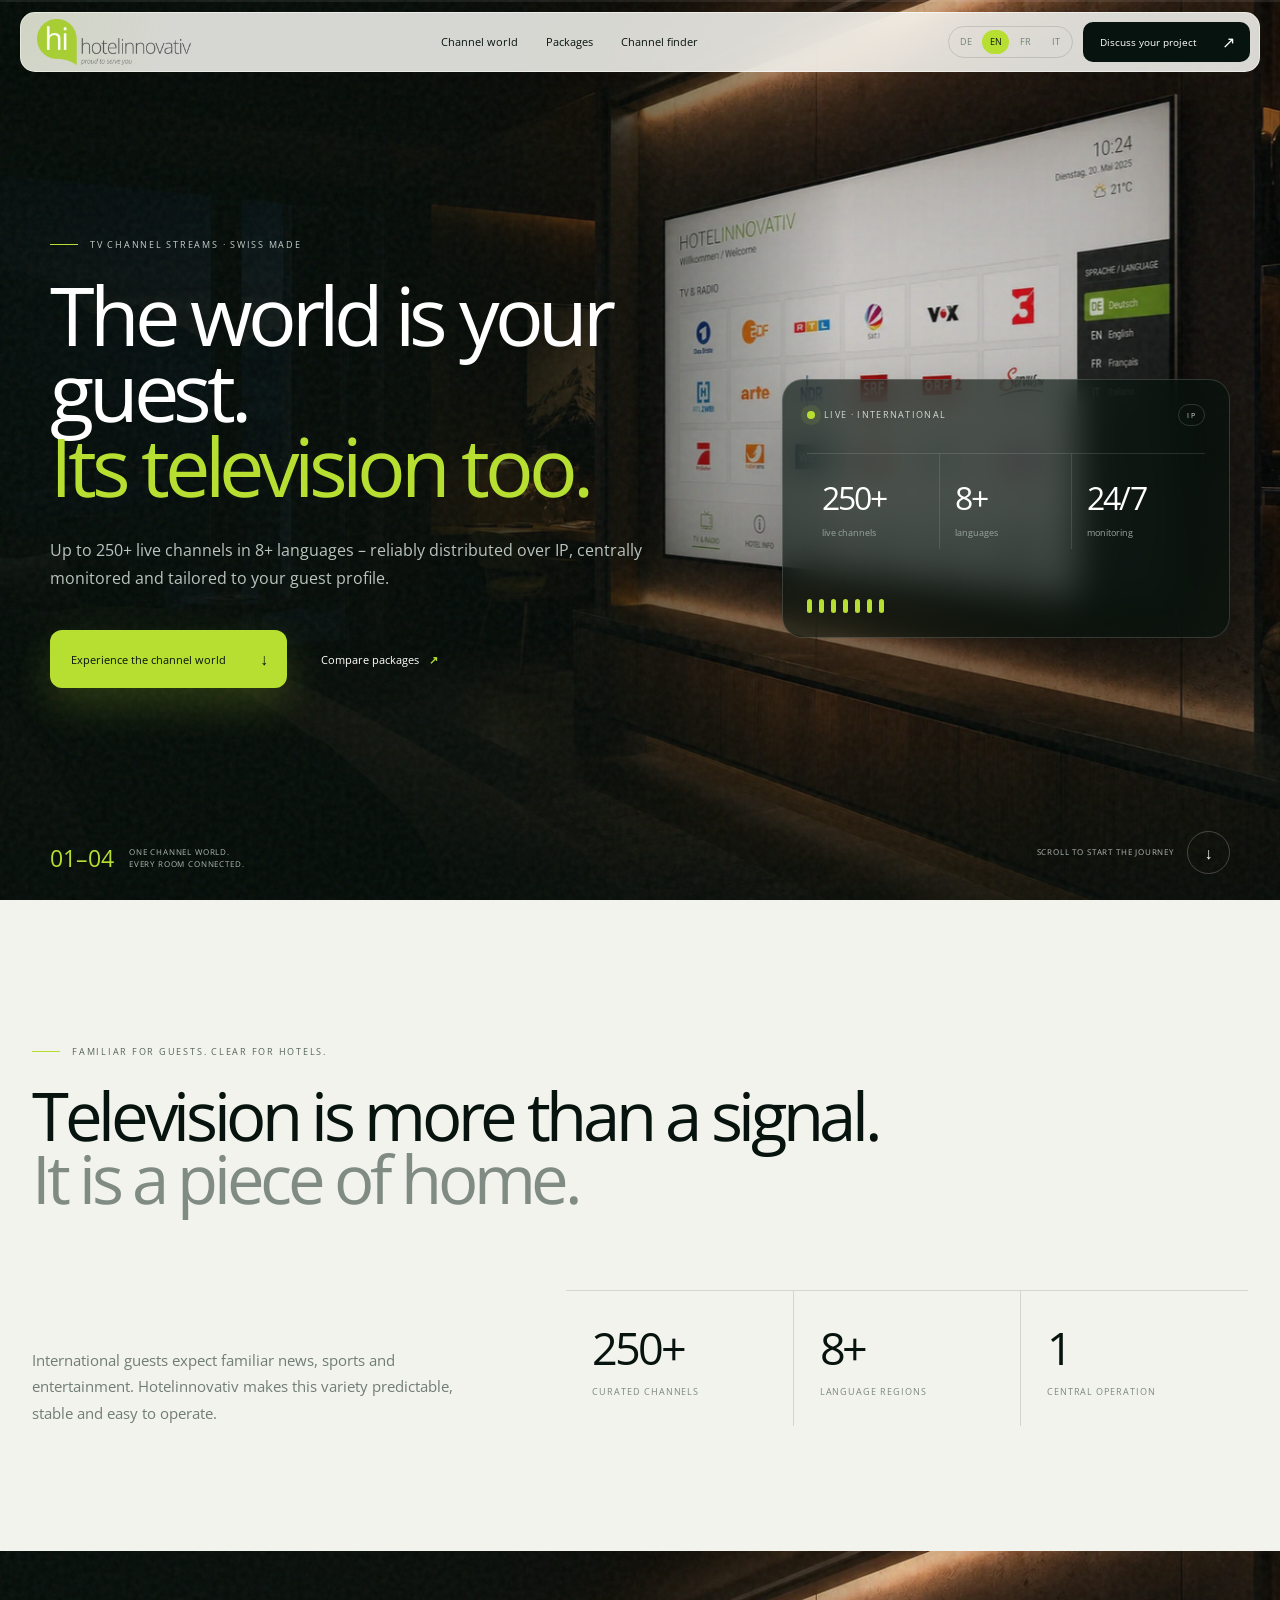
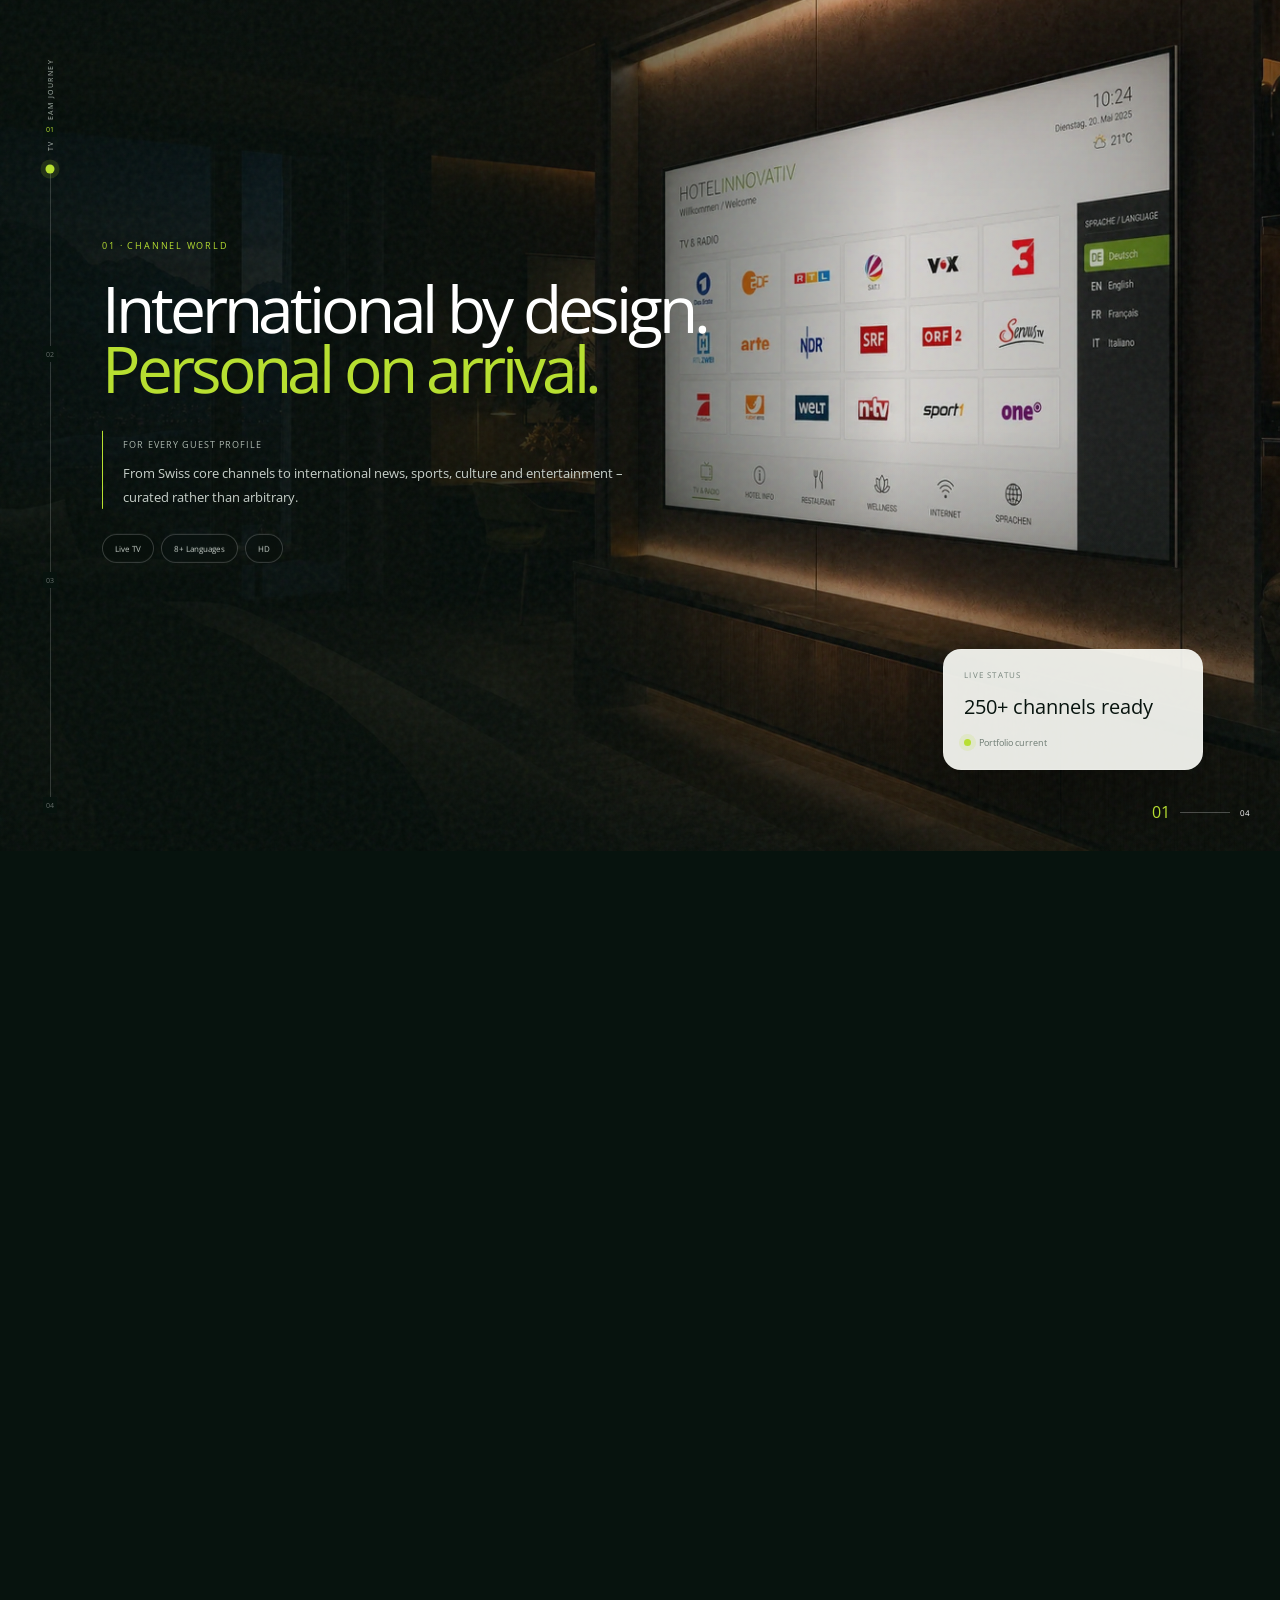
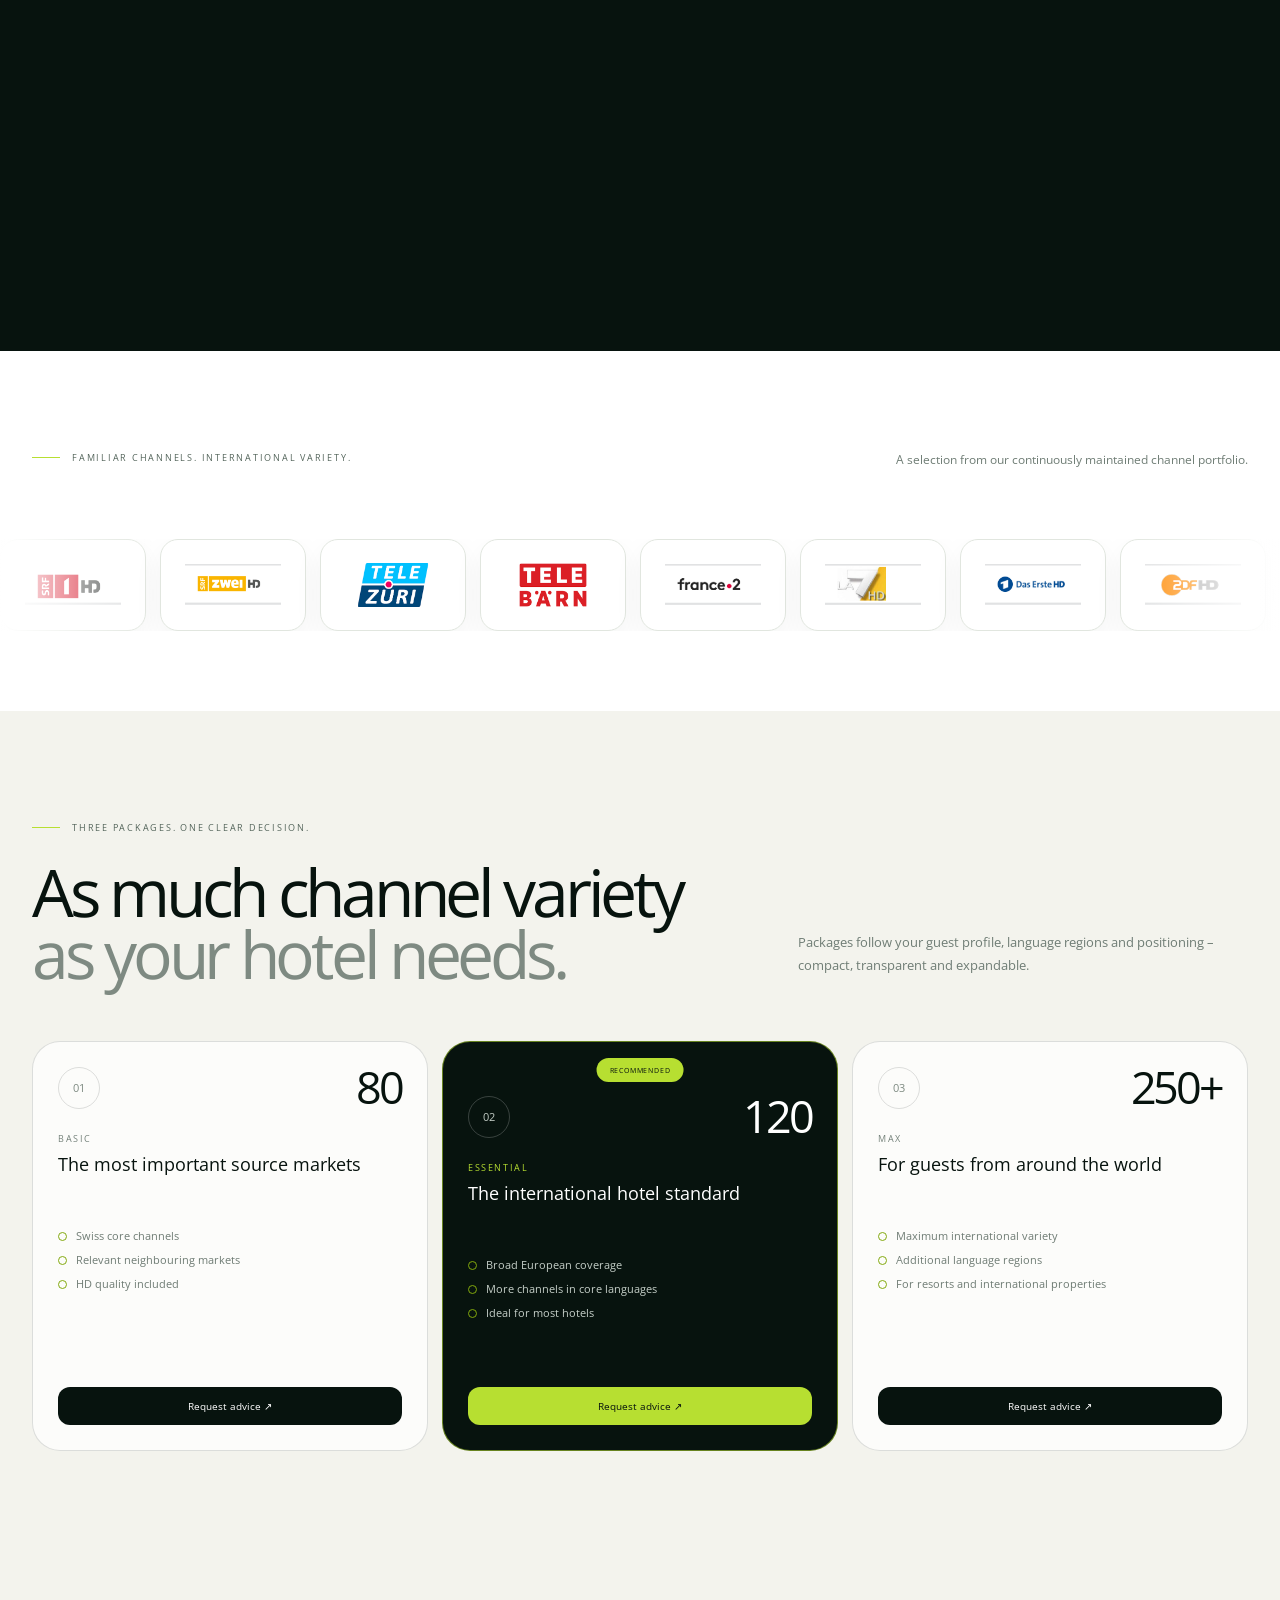
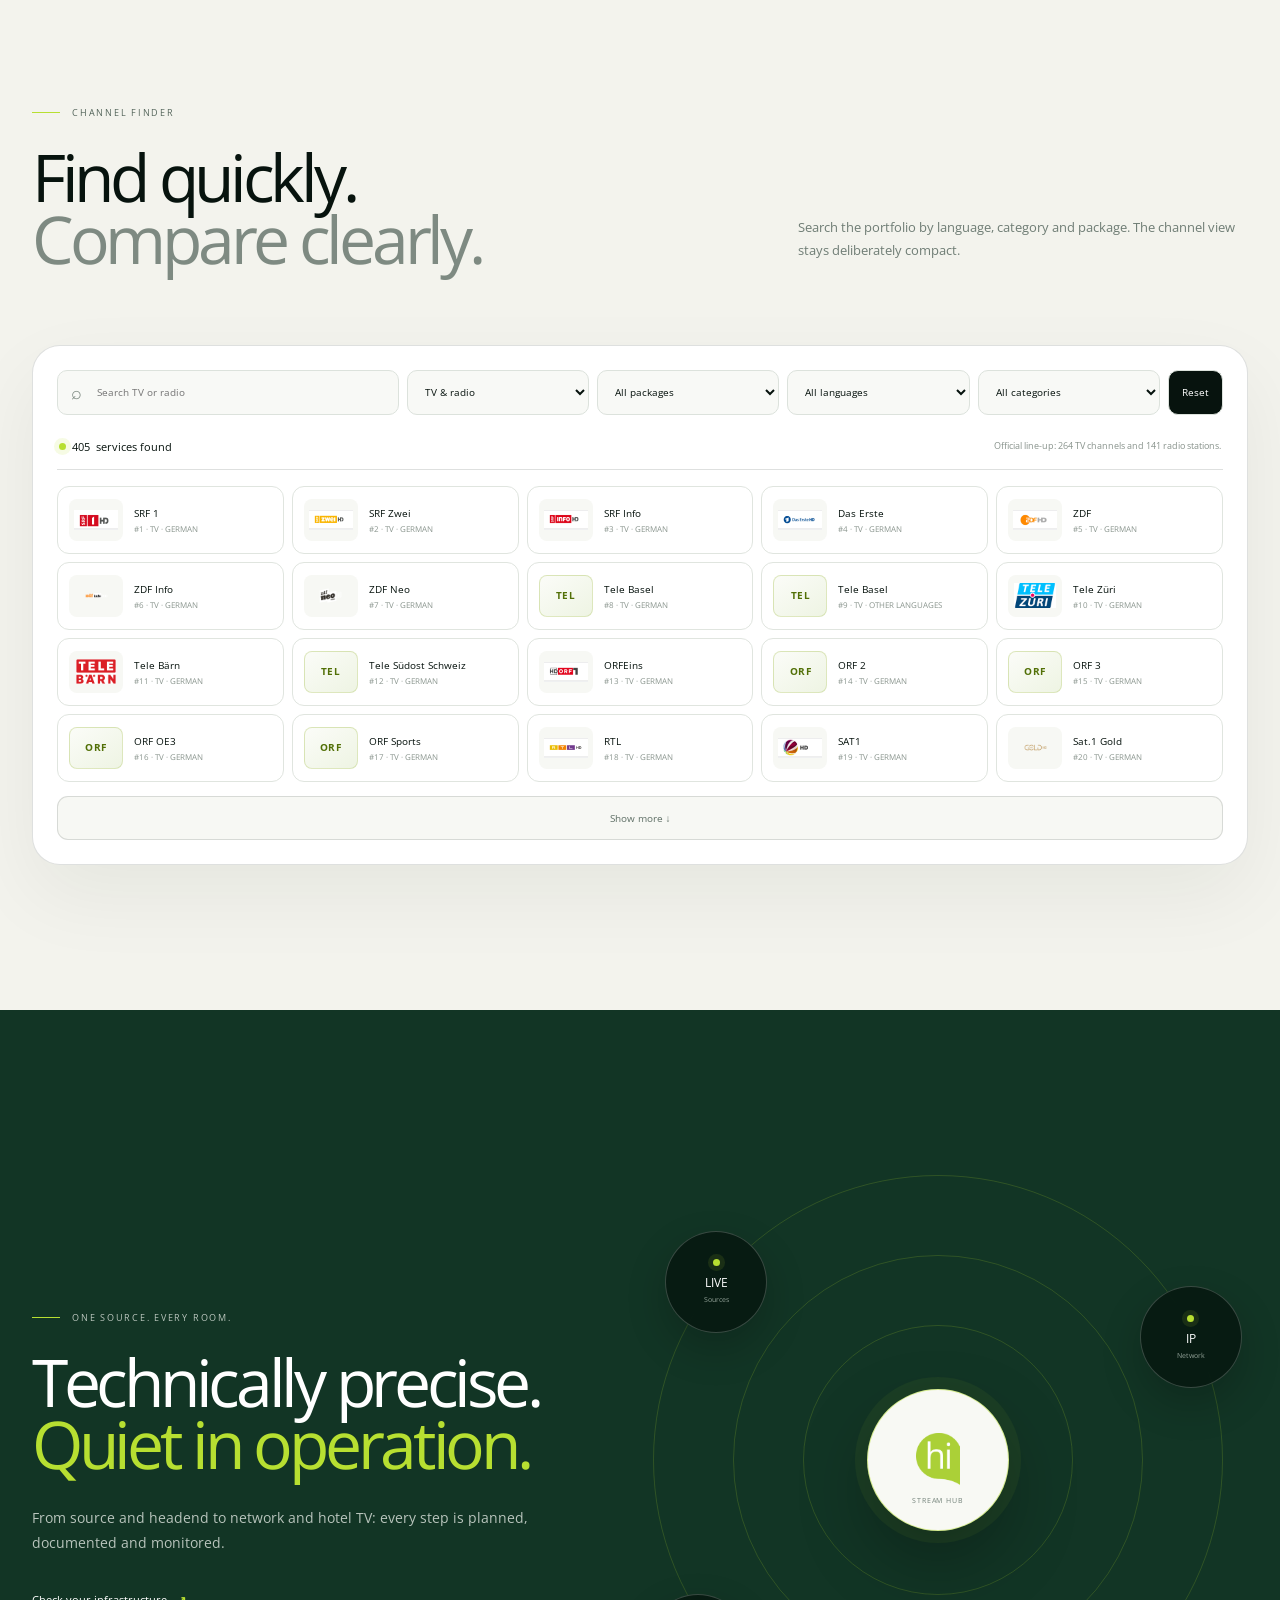
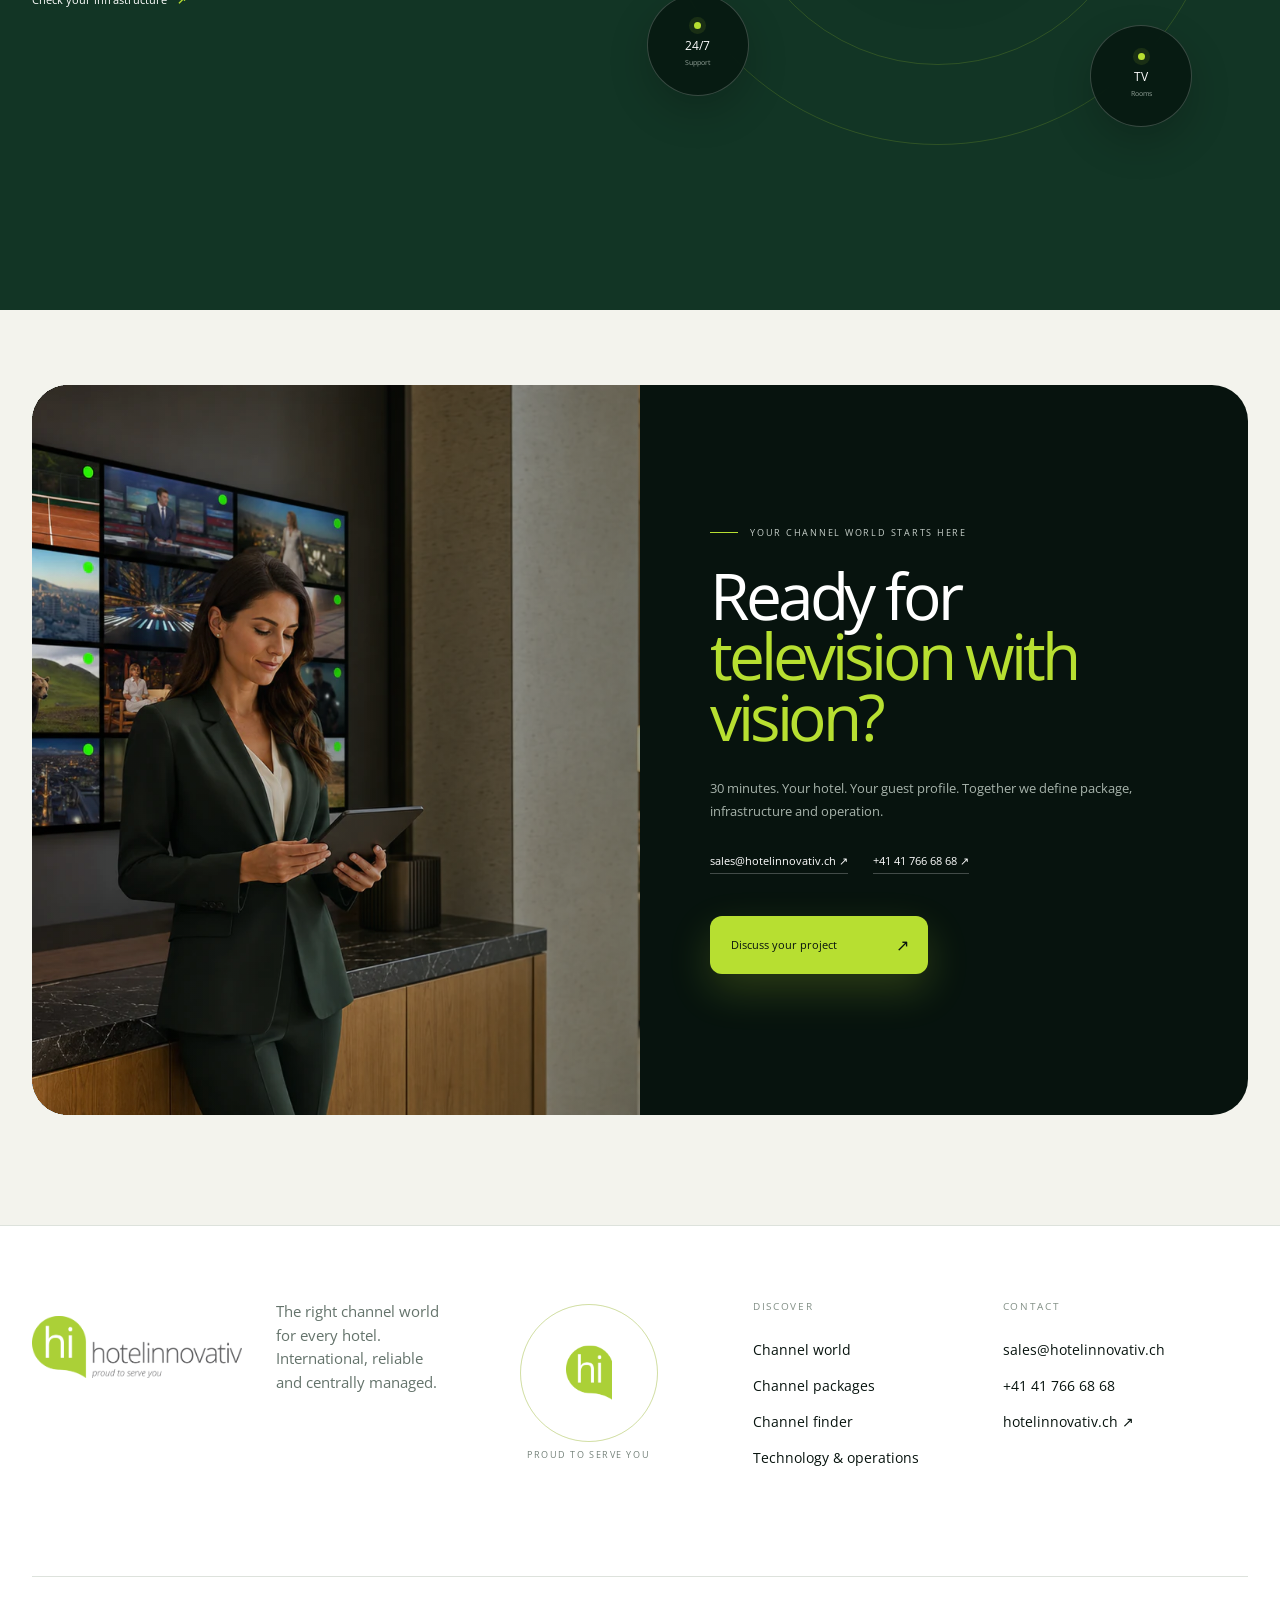
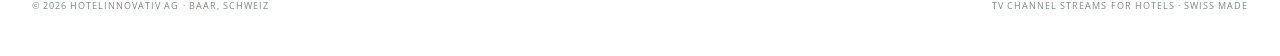
==== en/index.html @ b0c7b0e4 "Remove pricing and expand channel logos" ====
<!doctype html>
<html lang="en">
<head>
  <meta charset="utf-8">
  <meta name="viewport" content="width=device-width,initial-scale=1">
  <meta name="theme-color" content="#07130e">
  <meta name="description" content="250+ international TV channels for hotels – reliably distributed over IP, centrally managed and tailored to your guests.">
  <title>TV Channel Streams for Hotels | Hotelinnovativ</title>
  <link rel="canonical" href="https://hisenderstreams.pages.dev/en/">
  <link rel="alternate" hreflang="de" href="https://hisenderstreams.pages.dev/"><link rel="alternate" hreflang="en" href="https://hisenderstreams.pages.dev/en/"><link rel="alternate" hreflang="fr" href="https://hisenderstreams.pages.dev/fr/"><link rel="alternate" hreflang="it" href="https://hisenderstreams.pages.dev/it/">
  <meta property="og:type" content="website"><meta property="og:title" content="TV Channel Streams for Hotels"><meta property="og:description" content="250+ channels · 8+ languages · reliably delivered over IP."><meta property="og:image" content="https://hisenderstreams.pages.dev/assets/og-streams-premium-2026.jpg"><meta property="og:url" content="https://hisenderstreams.pages.dev/en/">
  <meta name="twitter:card" content="summary_large_image"><meta name="twitter:image" content="https://hisenderstreams.pages.dev/assets/og-streams-premium-2026.jpg">
  <link rel="preconnect" href="https://fonts.googleapis.com">
  <link rel="preconnect" href="https://fonts.gstatic.com" crossorigin>
  <link href="https://fonts.googleapis.com/css2?family=Open+Sans:wght@400&display=swap" rel="stylesheet">
  <link rel="stylesheet" href="/assets/streams-premium.css?v=20260727p2">
</head>
<body>
  <div class="page-progress" aria-hidden="true"><i></i></div>
  <div class="cursor-glow" aria-hidden="true"></div>

  <header class="site-header">
    <a class="brand" href="#top" aria-label="Hotelinnovativ – zum Seitenanfang">
      <img src="/assets/logo-hotelinnovativ-original.png" alt="Hotelinnovativ – proud to serve you">
    </a>
    <nav aria-label="Hauptnavigation">
      <a href="#story" data-i18n="navStory">Senderwelt</a>
      <a href="#packages" data-i18n="navPackages">Pakete</a>
      <a href="#finder" data-i18n="navFinder">Senderfinder</a>
    </nav>
    <div class="header-actions">
      <div class="language-switcher" aria-label="Sprache">
        <a href="/" aria-current="page">DE</a><a href="/en/">EN</a><a href="/fr/">FR</a><a href="/it/">IT</a>
      </div>
      <a class="header-cta magnetic" href="#contact"><span data-i18n="navCta">Projekt besprechen</span><b aria-hidden="true">↗</b></a>
      <button class="menu-toggle" aria-label="Menü öffnen" aria-expanded="false"><span></span><span></span></button>
    </div>
  </header>

  <main id="top">
    <section class="hero">
      <div class="hero-media" aria-hidden="true">
        <img src="/assets/streams-hero-hotel-tv-logos-v2.webp" alt="">
        <div class="hero-wash"></div>
      </div>
      <div class="grain" aria-hidden="true"></div>
      <div class="hero-inner">
        <div class="hero-copy reveal">
          <p class="eyebrow light"><span></span><b data-i18n="heroEyebrow">TV-Senderstreams · Swiss made</b></p>
          <h1 data-i18n-html="heroTitle">Die Welt zu Gast.<br><em>Ihr Fernsehen auch.</em></h1>
          <p class="hero-lead" data-i18n="heroLead">Bis zu 250+ Live-Sender in 8+ Sprachen – zuverlässig über IP verteilt, zentral überwacht und exakt auf Ihre Gästestruktur abgestimmt.</p>
          <div class="hero-actions">
            <a class="button button-lime magnetic" href="#story"><span data-i18n="heroPrimary">Senderwelt erleben</span><b aria-hidden="true">↓</b></a>
            <a class="quiet-link" href="#packages"><span data-i18n="heroSecondary">Pakete vergleichen</span> <b aria-hidden="true">↗</b></a>
          </div>
        </div>
        <div class="hero-signal reveal" data-delay="180" aria-label="Live-TV Leistungsübersicht">
          <div class="signal-head"><i></i><span>LIVE · INTERNATIONAL</span><small>IP</small></div>
          <div class="signal-grid">
            <span><strong>250+</strong><small data-i18n="heroMetric1">Live-Sender</small></span>
            <span><strong>8+</strong><small data-i18n="heroMetric2">Sprachen</small></span>
            <span><strong>24/7</strong><small data-i18n="heroMetric3">Monitoring</small></span>
          </div>
          <div class="signal-wave" aria-hidden="true"><i></i><i></i><i></i><i></i><i></i><i></i><i></i></div>
        </div>
      </div>
      <div class="hero-bottom">
        <div><strong>01–04</strong><span data-i18n-html="heroSignature">Eine Senderwelt.<br>Jedes Zimmer verbunden.</span></div>
        <div class="scroll-hint"><span data-i18n="heroScroll">Scrollen, um die Reise zu starten</span><i></i></div>
      </div>
    </section>

    <section class="manifesto section-shell">
      <p class="eyebrow reveal"><span></span><b data-i18n="manifestEyebrow">Vertraut für Gäste. Klar für Hotels.</b></p>
      <h2 class="reveal" data-i18n-html="manifestTitle">Fernsehen ist mehr als ein Signal.<br><em>Es ist ein Stück Zuhause.</em></h2>
      <div class="manifesto-layout">
        <p class="reveal" data-i18n="manifestLead">Internationale Gäste erwarten ihre vertrauten Nachrichten, Sport- und Unterhaltungssender. Hotelinnovativ macht diese Vielfalt planbar, stabil und einfach betreibbar.</p>
        <div class="manifesto-stats reveal">
          <span><strong>250+</strong><small data-i18n="metricChannels">kuratierte Sender</small></span>
          <span><strong>8+</strong><small data-i18n="metricLanguages">Sprachräume</small></span>
          <span><strong>1</strong><small data-i18n="metricOperation">zentraler Betrieb</small></span>
        </div>
      </div>
    </section>

    <section id="story" class="story-scroll" aria-label="Vier Kapitel der TV-Stream-Lösung">
      <div class="story-stage">
        <div class="story-backgrounds" aria-hidden="true">
          <figure class="story-bg active"><img src="/assets/streams-hero-hotel-tv-logos-v2.webp" alt=""></figure>
          <figure class="story-bg"><img src="/assets/streams-guest-live-tv-2026.webp" alt=""></figure>
          <figure class="story-bg"><img src="/assets/streams-ip-operations-2026.webp" alt=""></figure>
          <figure class="story-bg"><img src="/assets/streams-central-management-2026.webp" alt=""></figure>
          <div class="story-wash"></div><div class="grain"></div>
        </div>
        <div class="story-rail" aria-hidden="true">
          <small data-i18n="storyLabel">TV STREAM JOURNEY</small>
          <div class="rail-track"><i></i><b></b></div>
          <div class="rail-stops"><span class="active">01</span><span>02</span><span>03</span><span>04</span></div>
        </div>
        <div class="story-copy-wrap">
          <article class="story-copy active">
            <p data-i18n="chapter1Eyebrow">01 · SENDERWELT</p>
            <h2 data-i18n-html="chapter1Title">International gedacht.<br><em>Persönlich empfangen.</em></h2>
            <div class="story-body"><span data-i18n="chapter1Label">Für jede Gästestruktur</span><p data-i18n="chapter1Body">Von Schweizer Kernsendern bis zu internationalen Nachrichten, Sport, Kultur und Entertainment – kuratiert statt beliebig.</p></div>
            <div class="story-pills"><span>Live TV</span><span>8+ Languages</span><span>HD</span></div>
          </article>
          <article class="story-copy">
            <p data-i18n="chapter2Eyebrow">02 · GÄSTEERLEBNIS</p>
            <h2 data-i18n-html="chapter2Title">Der vertraute Sender.<br><em>Fern von Zuhause.</em></h2>
            <div class="story-body"><span data-i18n="chapter2Label">Relevanz im Zimmer</span><p data-i18n="chapter2Body">Gäste finden schneller, was sie kennen. Klare Senderlisten und passende Sprachwelten machen den Hotel-TV intuitiv.</p></div>
            <div class="story-pills"><span>News</span><span>Sport</span><span>Entertainment</span></div>
          </article>
          <article class="story-copy">
            <p data-i18n="chapter3Eyebrow">03 · IP-DISTRIBUTION</p>
            <h2 data-i18n-html="chapter3Title">Ein Signal.<br><em>Jedes Zimmer.</em></h2>
            <div class="story-body"><span data-i18n="chapter3Label">Stabil bis zum TV</span><p data-i18n="chapter3Body">Streams werden zentral aufbereitet, überwacht und über die vorhandene Netzwerkinfrastruktur sicher an die Zimmer verteilt.</p></div>
            <div class="story-pills"><span>Multicast</span><span>Monitoring</span><span>Redundancy</span></div>
          </article>
          <article class="story-copy">
            <p data-i18n="chapter4Eyebrow">04 · BETRIEB</p>
            <h2 data-i18n-html="chapter4Title">Zentral im Blick.<br><em>Lokal betreut.</em></h2>
            <div class="story-body"><span data-i18n="chapter4Label">Schweizer Support</span><p data-i18n="chapter4Body">Senderstatus, Paketänderungen und Störungen bleiben transparent. Hotelinnovativ begleitet Planung, Umsetzung und laufenden Betrieb.</p></div>
            <div class="story-pills"><span>24/7</span><span>Swiss Support</span><span>SLA</span></div>
          </article>
        </div>
        <div class="story-status">
          <small data-i18n="storyStatus">LIVE STATUS</small>
          <strong data-i18n="storyStatusValue">250+ Sender bereit</strong>
          <span><i></i><b data-i18n="storyStatusSub">Signal stabil</b></span>
        </div>
        <div class="story-counter"><span>01</span><i></i><b>04</b></div>
        <div class="story-markers" aria-hidden="true"><span></span><span></span><span></span><span></span></div>
      </div>
    </section>

    <section class="logo-world" aria-label="Auswahl verfügbarer TV-Sender">
      <div class="section-shell logo-world-head reveal">
        <p class="eyebrow"><span></span><b data-i18n="logosEyebrow">Vertraute Sender. Internationale Vielfalt.</b></p>
        <p data-i18n="logosLead">Eine Auswahl aus unserem laufend gepflegten Senderportfolio.</p>
      </div>
      <div class="channel-marquee" aria-hidden="true"><div class="channel-marquee-track"></div></div>
    </section>

    <section id="packages" class="packages section-shell">
      <div class="section-heading">
        <div><p class="eyebrow reveal"><span></span><b data-i18n="packagesEyebrow">Drei Pakete. Eine klare Entscheidung.</b></p><h2 class="reveal" data-i18n-html="packagesTitle">So viel Senderwelt,<br><em>wie Ihr Hotel braucht.</em></h2></div>
        <p class="reveal" data-i18n="packagesLead">Die Pakete orientieren sich an Gästestruktur, Sprachräumen und Positionierung – kompakt, transparent und jederzeit erweiterbar.</p>
      </div>
      <div class="package-grid">
        <article class="package-card reveal" data-package="basic" data-channels="80">
          <div class="package-top"><span>01</span><strong>80</strong></div>
          <p class="package-name">Basic</p>
          <h3 data-i18n="basicTitle">Die wichtigsten Herkunftsmärkte</h3>
          <ul><li data-i18n="basicF1">Schweizer Kernsender</li><li data-i18n="basicF2">Relevante Nachbarländer</li><li data-i18n="basicF3">HD-Qualität inklusive</li></ul>
          <a href="#contact" data-i18n="packageCta">Beratung anfragen ↗</a>
        </article>
        <article class="package-card featured reveal" data-delay="100" data-package="essential" data-channels="120">
          <div class="recommended" data-i18n="recommended">Empfohlene Wahl</div>
          <div class="package-top"><span>02</span><strong>120</strong></div>
          <p class="package-name">Essential</p>
          <h3 data-i18n="essentialTitle">Der internationale Hotelstandard</h3>
          <ul><li data-i18n="essentialF1">Breite europäische Abdeckung</li><li data-i18n="essentialF2">Mehr Sender in Kernsprachen</li><li data-i18n="essentialF3">Für die meisten Hotels ideal</li></ul>
          <a href="#contact" data-i18n="packageCta">Beratung anfragen ↗</a>
        </article>
        <article class="package-card reveal" data-delay="200" data-package="max" data-channels="250+">
          <div class="package-top"><span>03</span><strong>250+</strong></div>
          <p class="package-name">Max</p>
          <h3 data-i18n="maxTitle">Für Gäste aus aller Welt</h3>
          <ul><li data-i18n="maxF1">Maximale internationale Vielfalt</li><li data-i18n="maxF2">Zusätzliche Sprachräume</li><li data-i18n="maxF3">Für Resorts und internationale Häuser</li></ul>
          <a href="#contact" data-i18n="packageCta">Beratung anfragen ↗</a>
        </article>
      </div>
    </section>

    <section id="finder" class="finder section-shell">
      <div class="section-heading">
        <div><p class="eyebrow reveal"><span></span><b data-i18n="finderEyebrow">Senderfinder</b></p><h2 class="reveal" data-i18n-html="finderTitle">Schnell finden.<br><em>Klar vergleichen.</em></h2></div>
        <p class="reveal" data-i18n="finderLead">Durchsuchen Sie das Portfolio nach Sprache, Kategorie und Paket. Die Senderdarstellung bleibt bewusst kompakt.</p>
      </div>
      <div class="finder-panel reveal">
        <div class="finder-filters">
          <label class="search-field"><span aria-hidden="true">⌕</span><input id="channelSearch" type="search" placeholder="Sender suchen" data-i18n-placeholder="searchPlaceholder"></label>
          <select id="typeFilter" aria-label="Media type"><option value="" data-i18n="typeAll">TV & radio</option><option value="tv" data-i18n="typeTV">TV channels</option><option value="radio" data-i18n="typeRadio">Radio stations</option></select>
          <select id="packageFilter" aria-label="Paket"><option value="" data-i18n="packageAll">Alle Pakete</option><option value="basic">Basic</option><option value="essential">Essential</option><option value="max">Max</option></select>
          <select id="languageFilter" aria-label="Sprache"><option value="" data-i18n="langAll">Alle Sprachen</option></select>
          <select id="categoryFilter" aria-label="Kategorie"><option value="" data-i18n="categoryAll">Alle Kategorien</option></select>
          <button id="resetFilters" type="button" data-i18n="reset">Zurücksetzen</button>
        </div>
        <div class="finder-summary"><span><i></i><b id="resultCount">0</b> <span id="resultLabel">services found</span></span><small data-i18n="finderHint">Official line-up: 264 TV channels and 141 radio stations.</small></div>
        <div id="channelGrid" class="channel-grid"></div>
        <button id="showMore" class="show-more" type="button" data-i18n="showMore">Weitere Sender anzeigen ↓</button>
      </div>
    </section>

    <section id="platform" class="platform-section">
      <div class="section-shell platform-grid">
        <div class="platform-copy reveal">
          <p class="eyebrow"><span></span><b data-i18n="platformEyebrow">Eine Quelle. Jedes Zimmer.</b></p>
          <h2 data-i18n-html="platformTitle">Technisch präzise.<br><em>Im Betrieb angenehm ruhig.</em></h2>
          <p data-i18n="platformLead">Von der Senderzuführung über Headend und Netzwerk bis zum Hotel-TV: Jeder Schritt wird geplant, dokumentiert und überwacht.</p>
          <a class="quiet-link" href="#contact"><span data-i18n="platformCta">Infrastruktur prüfen lassen</span> <b>↗</b></a>
        </div>
        <div class="network-map reveal" aria-label="IP-Verteilung im Hotel">
          <div class="network-core"><span class="hi-crop"><img src="/assets/logo-hotelinnovativ-original.png" alt=""></span><small>STREAM HUB</small></div>
          <span class="node n1"><i></i><b>LIVE</b><small>Sources</small></span>
          <span class="node n2"><i></i><b>IP</b><small>Network</small></span>
          <span class="node n3"><i></i><b>TV</b><small>Rooms</small></span>
          <span class="node n4"><i></i><b>24/7</b><small>Support</small></span>
          <div class="network-ring r1"></div><div class="network-ring r2"></div><div class="network-ring r3"></div>
        </div>
      </div>
    </section>

    <section id="contact" class="contact section-shell">
      <div class="contact-panel">
        <div class="contact-media"><img src="/assets/streams-central-management-2026.webp" alt="Zentraler Betrieb der Hotel-TV-Senderstreams"><div></div></div>
        <div class="contact-content">
          <p class="eyebrow light reveal"><span></span><b data-i18n="contactEyebrow">Ihre Senderwelt beginnt hier</b></p>
          <h2 class="reveal" data-i18n-html="contactTitle">Bereit für<br><em>Fernsehen mit Weitblick?</em></h2>
          <p class="reveal" data-i18n="contactLead">30 Minuten. Ihr Hotel. Ihre Gästestruktur. Gemeinsam definieren wir Paket, Infrastruktur und Betrieb.</p>
          <div class="contact-links reveal"><a href="mailto:sales@hotelinnovativ.ch">sales@hotelinnovativ.ch ↗</a><a href="tel:+41417666868">+41 41 766 68 68 ↗</a></div>
          <a class="button button-lime magnetic reveal" href="mailto:sales@hotelinnovativ.ch?subject=TV-Senderstreams%20für%20mein%20Hotel"><span data-i18n="contactCta">Projekt besprechen</span><b>↗</b></a>
        </div>
      </div>
    </section>
  </main>

  <footer class="hi-site-footer">
    <div class="hi-footer-grid">
      <div class="hi-footer-intro">
        <img class="hi-footer-wordmark" src="/assets/logo-hotelinnovativ-original.png" alt="Hotelinnovativ – proud to serve you">
        <p data-i18n-html="footerClaim">Die passende Senderwelt für jedes Hotel.<br>International, zuverlässig und zentral betreut.</p>
      </div>
      <div class="hi-footer-seal" aria-label="Hotelinnovativ – proud to serve you"><i></i><i></i><span class="hi-footer-pictogram"><img src="/assets/logo-hotelinnovativ-original.png" alt=""></span><small>PROUD TO SERVE YOU</small></div>
      <nav class="hi-footer-links" aria-label="TV-Streams entdecken">
        <small data-i18n="footerDiscover">Entdecken</small>
        <a href="#story" data-i18n="footerLink1">Senderwelt</a><a href="#packages" data-i18n="footerLink2">Senderpakete</a><a href="#finder" data-i18n="footerLink3">Senderfinder</a><a href="#platform" data-i18n="footerLink4">Technik & Betrieb</a>
      </nav>
      <div class="hi-footer-contact">
        <small data-i18n="footerContact">Kontakt</small>
        <a href="mailto:sales@hotelinnovativ.ch">sales@hotelinnovativ.ch</a><a href="tel:+41417666868">+41 41 766 68 68</a><a href="https://www.hotelinnovativ.ch/" target="_blank" rel="noreferrer">hotelinnovativ.ch ↗</a>
      </div>
      <div class="hi-footer-bottom"><span>© 2026 Hotelinnovativ AG · Baar, Schweiz</span><span data-i18n="footerSignature">TV-Senderstreams für Hotels · Swiss Made</span></div>
    </div>
  </footer>

  <script src="/assets/channels-data.js?v=20260825-lineup1"></script>
  <script src="/assets/streams-premium.js?v=20260825-lineup1"></script>
</body>
</html>
---- assets/streams-premium.css ----
:root {
  --ink: #07130e;
  --ink-2: #0d2017;
  --forest: #123525;
  --paper: #f3f3ed;
  --white: #fff;
  --lime: #b7df31;
  --lime-soft: #d7f27a;
  --muted: #6f7d75;
  --line: rgba(7, 19, 14, .13);
  --ease: cubic-bezier(.2, .78, .2, 1);
  --shell: min(1440px, calc(100% - 64px));
}

* { box-sizing: border-box; }
html { scroll-behavior: smooth; }
body {
  margin: 0;
  overflow-x: hidden;
  background: var(--paper);
  color: var(--ink);
  font-family: "Open Sans", Arial, sans-serif;
  font-weight: 400;
}
body, button, input, select, textarea { font-family: "Open Sans", Arial, sans-serif; font-weight: 400; }
img { display: block; max-width: 100%; }
a { color: inherit; text-decoration: none; }
button, input, select { font: inherit; }
button, a { -webkit-tap-highlight-color: transparent; }
::selection { color: var(--ink); background: var(--lime); }
.section-shell { width: var(--shell); margin-inline: auto; }

.page-progress {
  position: fixed; z-index: 300; top: 0; left: 0; right: 0; height: 2px;
  background: rgba(255,255,255,.08); pointer-events: none;
}
.page-progress i {
  display: block; width: 100%; height: 100%; transform: scaleX(0); transform-origin: left;
  background: var(--lime); box-shadow: 0 0 18px rgba(183,223,49,.7);
}
.cursor-glow {
  position: fixed; z-index: 290; width: 360px; height: 360px; border-radius: 50%;
  pointer-events: none; transform: translate(-50%, -50%);
  background: radial-gradient(circle, rgba(183,223,49,.1), transparent 68%);
  mix-blend-mode: multiply;
}

.site-header {
  position: fixed; z-index: 260; top: 12px; left: 20px; right: 20px;
  height: 60px; padding: 0 9px 0 16px;
  display: flex; align-items: center; justify-content: space-between; gap: 22px;
  border: 1px solid rgba(255,255,255,.52); border-radius: 15px;
  background: rgba(248,249,244,.86); backdrop-filter: blur(24px);
  box-shadow: 0 18px 48px rgba(0,0,0,.11); transition: .35s var(--ease);
}
.site-header.scrolled { top: 7px; background: rgba(250,250,247,.96); }
.brand img { width: 154px; height: auto; }
.site-header nav { display: flex; align-items: center; gap: 28px; font-size: .67rem; }
.site-header nav a { position: relative; }
.site-header nav a::after {
  content: ""; position: absolute; left: 0; right: 100%; bottom: -8px; height: 1px;
  background: var(--ink); transition: right .3s ease;
}
.site-header nav a:hover::after, .site-header nav a:focus-visible::after { right: 0; }
.header-actions { display: flex; align-items: center; gap: 10px; }
.language-switcher { display: flex; gap: 3px; padding: 3px; border: 1px solid var(--line); border-radius: 999px; }
.language-switcher a {
  min-width: 27px; height: 24px; display: grid; place-items: center; border-radius: 999px;
  color: #718078; font-size: .54rem;
}
.language-switcher a[aria-current="page"] { color: var(--ink); background: var(--lime); }
.header-cta, .button {
  min-height: 48px; padding: 0 19px 0 21px; display: inline-flex; align-items: center;
  justify-content: space-between; gap: 34px; border: 0; border-radius: 12px; cursor: pointer;
  font-size: .68rem; transition: .3s var(--ease);
}
.header-cta { color: #fff; background: var(--ink); }
.header-cta { min-height: 40px; padding: 0 15px 0 17px; gap: 25px; border-radius: 10px; font-size: .63rem; }
.header-cta b, .button b { font-size: 1rem; font-weight: 400; transition: .3s var(--ease); }
.header-cta:hover b, .button:hover b { transform: translate(3px,-3px); }
.menu-toggle { display: none; padding: 9px; border: 0; background: none; }
.menu-toggle span { width: 21px; height: 1px; display: block; margin: 5px; background: var(--ink); }

.hero {
  min-height: 100svh; position: relative; overflow: hidden; color: #fff; background: var(--ink);
}
.hero-media, .hero-media img, .hero-wash, .grain {
  position: absolute; inset: 0; width: 100%; height: 100%;
}
.hero-media img {
  object-fit: cover; object-position: center; transform: scale(1.035);
  animation: hero-in 1.8s var(--ease) forwards;
}
.hero-wash {
  background:
    linear-gradient(90deg, rgba(3,11,7,.97) 0%, rgba(3,11,7,.86) 36%, rgba(3,11,7,.16) 66%, rgba(3,11,7,.26)),
    linear-gradient(0deg, rgba(3,11,7,.76), transparent 44%);
}
.grain {
  opacity: .12; pointer-events: none;
  background-image: url("data:image/svg+xml,%3Csvg viewBox='0 0 160 160' xmlns='http://www.w3.org/2000/svg'%3E%3Cfilter id='n'%3E%3CfeTurbulence type='fractalNoise' baseFrequency='.92' numOctaves='3' stitchTiles='stitchTiles'/%3E%3C/filter%3E%3Crect width='100%25' height='100%25' filter='url(%23n)' opacity='.55'/%3E%3C/svg%3E");
}
.hero-inner {
  width: min(1440px, calc(100% - 100px)); min-height: 100svh; margin-inline: auto;
  padding: 136px 0 110px; position: relative; z-index: 3;
  display: grid; grid-template-columns: 1.05fr .95fr; align-items: center;
}
.hero-copy { max-width: 720px; }
.eyebrow {
  margin: 0 0 27px; display: flex; align-items: center; gap: 12px;
  color: #53645a; font-size: .58rem; letter-spacing: .19em; text-transform: uppercase;
}
.eyebrow span { width: 28px; height: 1px; flex: 0 0 auto; background: var(--lime); }
.eyebrow b { font-weight: 400; }
.eyebrow.light { color: #c7d0ca; }
.hero h1, .manifesto h2, .story-copy h2, .section-heading h2, .platform-copy h2, .contact h2 {
  margin: 0; font-size: clamp(3.5rem, 6.3vw, 6.4rem); line-height: .94;
  letter-spacing: -.065em; font-weight: 400;
}
h1 em, h2 em { color: var(--lime); font-style: normal; font-weight: 400; }
.hero-lead {
  max-width: 610px; margin: 31px 0 38px; color: #bbc4be; font-size: 1rem; line-height: 1.75;
}
.hero-actions { display: flex; align-items: center; gap: 34px; }
.button { min-width: 218px; min-height: 58px; }
.button-lime { color: var(--ink); background: var(--lime); box-shadow: 0 16px 42px rgba(183,223,49,.2); }
.button-lime:hover { transform: translateY(-2px); background: var(--lime-soft); }
.button-dark { width: 100%; color: #fff; background: var(--ink); }
.quiet-link { font-size: .7rem; }
.quiet-link b { margin-left: 7px; color: var(--lime); }
.hero-signal {
  width: min(35vw,520px); justify-self: end; margin-top: 10vh;
  padding: 24px; border: 1px solid rgba(255,255,255,.16); border-radius: 21px;
  background: rgba(5,18,12,.64); backdrop-filter: blur(18px); box-shadow: 0 30px 80px rgba(0,0,0,.32);
}
.signal-head { display: flex; align-items: center; gap: 9px; color: #d4dbd6; font-size: .55rem; letter-spacing: .15em; }
.signal-head i { width: 8px; height: 8px; border-radius: 50%; background: var(--lime); box-shadow: 0 0 0 6px rgba(183,223,49,.1); }
.signal-head small { margin-left: auto; padding: 5px 8px; border: 1px solid rgba(255,255,255,.15); border-radius: 999px; }
.signal-grid { display: grid; grid-template-columns: repeat(3,1fr); margin-top: 27px; border-top: 1px solid rgba(255,255,255,.12); }
.signal-grid span { padding: 22px 15px 8px; border-right: 1px solid rgba(255,255,255,.12); }
.signal-grid span:last-child { border: 0; }
.signal-grid strong { display: block; font-size: clamp(1.65rem,2.5vw,2.5rem); font-weight: 400; letter-spacing: -.06em; }
.signal-grid small { color: #98a59d; font-size: .56rem; }
.signal-wave { height: 48px; margin-top: 16px; display: flex; align-items: end; gap: 7px; }
.signal-wave i { width: 5px; height: 14px; border-radius: 6px; background: var(--lime); animation: signal 1.7s ease-in-out infinite; }
.signal-wave i:nth-child(2) { animation-delay: .12s; }.signal-wave i:nth-child(3) { animation-delay: .24s; }
.signal-wave i:nth-child(4) { animation-delay: .36s; }.signal-wave i:nth-child(5) { animation-delay: .48s; }
.signal-wave i:nth-child(6) { animation-delay: .6s; }.signal-wave i:nth-child(7) { animation-delay: .72s; }
.hero-bottom {
  position: absolute; z-index: 5; left: 50px; right: 50px; bottom: 26px;
  display: flex; justify-content: space-between; align-items: end;
}
.hero-bottom > div:first-child { display: flex; align-items: center; gap: 15px; }
.hero-bottom strong { color: var(--lime); font-size: 1.45rem; font-weight: 400; }
.hero-bottom span { color: #aeb8b1; font-size: .52rem; line-height: 1.45; letter-spacing: .1em; text-transform: uppercase; }
.scroll-hint { display: flex; align-items: center; gap: 13px; }
.scroll-hint i { width: 43px; height: 43px; position: relative; border: 1px solid rgba(255,255,255,.22); border-radius: 50%; }
.scroll-hint i::after { content: "↓"; position: absolute; inset: 0; display: grid; place-items: center; animation: scroll-hint 1.6s infinite; }

.manifesto { padding: 145px 0 125px; }
.manifesto h2 { max-width: 1230px; font-size: clamp(3rem,5.2vw,5.25rem); }
.manifesto h2 em { color: #7f8b83; }
.manifesto-layout { display: grid; grid-template-columns: .8fr 1.2fr; gap: 80px; align-items: end; margin-top: 80px; }
.manifesto-layout > p { max-width: 520px; margin: 0; color: var(--muted); font-size: .92rem; line-height: 1.8; }
.manifesto-stats { display: grid; grid-template-columns: repeat(3,1fr); border-top: 1px solid var(--line); }
.manifesto-stats span { padding: 26px; border-right: 1px solid var(--line); }
.manifesto-stats span:last-child { border: 0; }
.manifesto-stats strong { display: block; font-size: 2.8rem; font-weight: 400; letter-spacing: -.07em; }
.manifesto-stats small { color: #79877f; font-size: .58rem; letter-spacing: .1em; text-transform: uppercase; }

.story-scroll { height: 400vh; position: relative; color: #fff; background: var(--ink); }
.story-stage { position: sticky; top: 0; height: 100svh; overflow: hidden; }
.story-backgrounds, .story-bg, .story-bg img, .story-wash { position: absolute; inset: 0; width: 100%; height: 100%; }
.story-bg { margin: 0; opacity: 0; transform: scale(1.06); transition: opacity .85s var(--ease), transform 1.1s var(--ease); }
.story-bg.active { opacity: 1; transform: scale(1); }
.story-bg img { object-fit: cover; object-position: center; }
.story-wash {
  z-index: 1; background:
    linear-gradient(90deg, rgba(3,12,8,.96) 0%, rgba(3,12,8,.82) 39%, rgba(3,12,8,.12) 70%, rgba(3,12,8,.34)),
    linear-gradient(0deg, rgba(3,12,8,.72), transparent 47%);
}
.story-backgrounds .grain { z-index: 2; }
.story-rail {
  position: absolute; z-index: 10; left: 28px; top: 108px; bottom: 38px; width: 44px;
  display: flex; flex-direction: column; align-items: center;
}
.story-rail > small { margin-bottom: 18px; writing-mode: vertical-rl; transform: rotate(180deg); color: #aeb8b1; font-size: .46rem; letter-spacing: .2em; }
.rail-track { width: 1px; flex: 1; position: relative; background: rgba(255,255,255,.17); }
.rail-track i { position: absolute; top: 0; left: 0; width: 1px; height: calc(var(--story-progress,0) * 100%); background: var(--lime); box-shadow: 0 0 14px var(--lime); }
.rail-track b { position: absolute; left: 50%; top: calc(var(--story-progress,0) * 100%); width: 9px; height: 9px; border-radius: 50%; transform: translate(-50%,-50%); background: var(--lime); box-shadow: 0 0 0 5px rgba(183,223,49,.14); }
.rail-stops { position: absolute; inset: 62px -3px 0; display: flex; flex-direction: column; justify-content: space-between; align-items: center; }
.rail-stops span { padding: 3px; color: rgba(255,255,255,.38); background: var(--ink); font-size: .45rem; transition: .3s; }
.rail-stops span.active { color: var(--lime); }
.story-copy-wrap { position: absolute; z-index: 6; left: 8%; top: 0; bottom: 0; width: 51%; pointer-events: none; }
.story-copy { position: absolute; top: 50%; left: 0; width: 100%; opacity: 0; transform: translateY(-44%) translateY(38px); transition: opacity .55s var(--ease), transform .75s var(--ease); }
.story-copy.active { opacity: 1; transform: translateY(-50%); }
.story-copy > p { margin: 0 0 27px; color: var(--lime); font-size: .56rem; letter-spacing: .2em; }
.story-copy h2 { max-width: 780px; font-size: clamp(3rem,5vw,5.25rem); }
.story-copy h2 em { display: block; }
.story-body { max-width: 560px; margin: 32px 0 25px; padding-left: 20px; border-left: 1px solid var(--lime); }
.story-body span { color: #adb8b0; font-size: .54rem; letter-spacing: .12em; text-transform: uppercase; }
.story-body p { margin: 9px 0 0; color: #c8d0ca; font-size: .84rem; line-height: 1.75; }
.story-pills { display: flex; flex-wrap: wrap; gap: 7px; }
.story-pills span { padding: 8px 12px; border: 1px solid rgba(255,255,255,.2); border-radius: 999px; color: #cbd3cd; background: rgba(6,15,10,.25); backdrop-filter: blur(8px); font-size: .5rem; }
.story-status {
  position: absolute; z-index: 8; right: 6%; bottom: 9%; min-width: 260px; padding: 20px;
  display: flex; flex-direction: column; border: 1px solid rgba(255,255,255,.17); border-radius: 18px;
  color: var(--ink); background: rgba(248,249,244,.93); box-shadow: 0 25px 65px rgba(0,0,0,.3);
}
.story-status > small { color: #78857d; font-size: .47rem; letter-spacing: .16em; }
.story-status > strong { margin: 13px 0 16px; font-size: 1.25rem; font-weight: 400; }
.story-status > span { display: flex; align-items: center; gap: 8px; color: #6d7b72; font-size: .56rem; }
.story-status i { width: 7px; height: 7px; border-radius: 50%; background: var(--lime); box-shadow: 0 0 0 5px rgba(183,223,49,.15); }
.story-status b { font-weight: 400; }
.story-counter { position: absolute; z-index: 8; right: 30px; bottom: 28px; display: flex; align-items: center; gap: 10px; font-size: .52rem; }
.story-counter span { color: var(--lime); font-size: 1rem; }
.story-counter i { width: 50px; height: 1px; background: rgba(255,255,255,.25); }
.story-counter b { font-weight: 400; }
.story-markers { position: absolute; inset: 0; display: grid; grid-template-rows: repeat(4,100vh); pointer-events: none; }

.logo-world { padding: 100px 0 80px; overflow: hidden; background: #fff; }
.logo-world-head { display: flex; align-items: end; justify-content: space-between; gap: 40px; }
.logo-world-head p:last-child { max-width: 450px; margin: 0 0 23px; color: var(--muted); font-size: .78rem; }
.channel-marquee { margin-top: 48px; position: relative; overflow: hidden; }
.channel-marquee::before, .channel-marquee::after { content: ""; position: absolute; z-index: 2; top: 0; width: 12vw; height: 116px; pointer-events: none; }
.channel-marquee::before { left: 0; background: linear-gradient(90deg,#fff,transparent); }
.channel-marquee::after { right: 0; background: linear-gradient(-90deg,#fff,transparent); }
.channel-marquee-track { width: max-content; display: flex; gap: 14px; animation: marquee 38s linear infinite; }
.channel-logo {
  width: 146px; height: 92px; padding: 20px; display: grid; place-items: center;
  border: 1px solid #e1e6df; border-radius: 18px; background: #fff; box-shadow: 0 10px 30px rgba(16,30,21,.05);
}
.channel-logo img { max-width: 96px; max-height: 44px; object-fit: contain; }

.packages { padding: 110px 0; }
.section-heading { display: grid; grid-template-columns: 1.2fr .8fr; gap: 90px; align-items: end; }
.section-heading h2, .platform-copy h2 { font-size: clamp(3rem,5.15vw,5.25rem); }
.section-heading h2 em { color: #7e8a82; }
.section-heading > p { max-width: 470px; margin: 0 0 8px; color: var(--muted); font-size: .82rem; line-height: 1.75; }
.package-grid { display: grid; grid-template-columns: repeat(3,1fr); gap: 14px; margin-top: 56px; align-items: stretch; }
.package-card {
  min-height: 410px; padding: 25px; position: relative; overflow: hidden;
  display: flex; flex-direction: column; border: 1px solid var(--line); border-radius: 28px;
  background: rgba(255,255,255,.72); transition: transform .35s var(--ease), box-shadow .35s var(--ease);
}
.package-card:hover { transform: translateY(-8px); box-shadow: 0 30px 75px rgba(19,34,24,.1); }
.package-card.featured { color: #fff; border-color: rgba(183,223,49,.55); background: var(--ink); }
.package-top { display: flex; align-items: start; justify-content: space-between; }
.package-top span { width: 42px; height: 42px; display: grid; place-items: center; border: 1px solid var(--line); border-radius: 50%; color: #7b887f; font-size: .66rem; }
.featured .package-top span { border-color: rgba(255,255,255,.2); color: #c4cec7; }
.featured .package-top { margin-top: 29px; }
.package-top strong { font-size: 2.8rem; line-height: .9; letter-spacing: -.07em; font-weight: 400; }
.package-name { margin: 23px 0 7px; color: #738078; font-size: .56rem; letter-spacing: .18em; text-transform: uppercase; }
.featured .package-name { color: var(--lime); }
.package-card h3 { min-height: 57px; margin: 0; font-size: 1.15rem; line-height: 1.28; font-weight: 400; }
.package-card ul { margin: 19px 0; padding: 0; display: grid; gap: 9px; list-style: none; }
.package-card li { position: relative; padding-left: 18px; color: #6f7c74; font-size: .69rem; }
.package-card li::before { content: ""; position: absolute; left: 0; top: .38em; width: 7px; height: 7px; border: 1px solid #82a80c; border-radius: 50%; }
.featured li { color: #c4cec7; }
.package-card > a { margin-top: auto; padding: 12px 15px; border-radius: 12px; color: var(--ink); background: var(--lime); text-align: center; font-size: .65rem; }
.package-card:not(.featured) > a { color: #fff; background: var(--ink); }
.recommended { position: absolute; top: 16px; left: 50%; padding: 7px 13px; border-radius: 999px; color: var(--ink); background: var(--lime); transform: translateX(-50%); font-size: .46rem; letter-spacing: .11em; text-transform: uppercase; white-space: nowrap; }

.finder { padding: 145px 0; }
.finder-panel { margin-top: 75px; padding: 24px; border: 1px solid var(--line); border-radius: 28px; background: #fff; box-shadow: 0 30px 80px rgba(18,33,23,.06); }
.finder-filters { display: grid; grid-template-columns: 1.35fr repeat(4,minmax(110px,.72fr)) auto; gap: 8px; }
.finder-filters > * { min-width: 0; }
.finder-filters input, .finder-filters select, .finder-filters button {
  width: 100%; min-height: 45px; padding: 0 13px; border: 1px solid #dce2dc; border-radius: 10px; color: var(--ink); background: #f8f9f6; font-size: .65rem;
}
.search-field { position: relative; }
.search-field span { position: absolute; left: 14px; top: 50%; transform: translateY(-50%); color: #7a877f; font-size: 1.1rem; }
.search-field input { padding-left: 39px; }
.finder-filters button { width: auto; cursor: pointer; color: #fff; background: var(--ink); }
.finder-summary { padding: 24px 2px 15px; display: flex; align-items: center; justify-content: space-between; gap: 20px; border-bottom: 1px solid var(--line); }
.finder-summary > span { display: flex; align-items: center; gap: 6px; font-size: .7rem; }
.finder-summary i { width: 7px; height: 7px; border-radius: 50%; background: var(--lime); box-shadow: 0 0 0 5px rgba(183,223,49,.13); }
.finder-summary b { font-weight: 400; }
.finder-summary small { color: #87928b; font-size: .55rem; }
.channel-grid { display: grid; grid-template-columns: repeat(5,1fr); gap: 8px; padding-top: 16px; }
.channel-card { min-height: 68px; padding: 9px 11px; display: flex; align-items: center; gap: 11px; border: 1px solid #e0e5df; border-radius: 12px; background: #fff; transition: .25s ease; }
.channel-card:hover { border-color: rgba(129,164,0,.5); transform: translateY(-2px); box-shadow: 0 9px 25px rgba(18,33,23,.07); }
.channel-card-logo { width: 54px; height: 42px; flex: 0 0 auto; display: grid; place-items: center; border-radius: 8px; background: #f7f8f4; }
.channel-card-logo img { max-width: 44px; max-height: 25px; object-fit: contain; }
.channel-card-logo span { color: #6e7c73; font-size: .6rem; }
.channel-card-logo.is-fallback { border: 1px solid rgba(129,164,0,.22); background: linear-gradient(145deg,#fbfcf8,#eef4e3); }
.channel-card-logo.is-fallback span { color: #527007; font-weight: 700; letter-spacing: .06em; }
.channel-card--radio .channel-card-logo { background: linear-gradient(145deg,#f8faef,#eef5da); }
.channel-card--radio:hover { border-color: rgba(183,223,49,.75); }
.channel-card-copy { min-width: 0; display: flex; flex-direction: column; }
.channel-card-copy strong { overflow: hidden; text-overflow: ellipsis; white-space: nowrap; font-size: .64rem; font-weight: 400; }
.channel-card-copy small { margin-top: 4px; color: #8a958e; font-size: .48rem; text-transform: uppercase; }
.show-more { width: 100%; margin-top: 14px; padding: 14px; border: 1px solid var(--line); border-radius: 11px; color: #607067; background: #f7f8f4; cursor: pointer; font-size: .62rem; }
.show-more[hidden] { display: none; }
.no-results { grid-column: 1/-1; padding: 60px; color: var(--muted); text-align: center; }

.platform-section { padding: 140px 0; color: #fff; background: var(--forest); }
.platform-grid { min-height: 620px; display: grid; grid-template-columns: .9fr 1.1fr; gap: 80px; align-items: center; }
.platform-copy .eyebrow { color: #bdc8c0; }
.platform-copy h2 { max-width: 650px; }
.platform-copy > p:not(.eyebrow) { max-width: 520px; margin: 31px 0; color: #b8c4bc; font-size: .86rem; line-height: 1.8; }
.network-map { width: min(100%,620px); aspect-ratio: 1; justify-self: end; position: relative; }
.network-core { position: absolute; z-index: 5; top: 50%; left: 50%; width: 142px; height: 142px; transform: translate(-50%,-50%); display: grid; place-items: center; border: 1px solid rgba(183,223,49,.5); border-radius: 50%; background: #f8f9f4; box-shadow: 0 0 0 12px rgba(183,223,49,.05),0 30px 70px rgba(0,0,0,.28); }
.hi-crop { width: 44px; height: 53px; overflow: hidden; }
.hi-crop img { width: auto; max-width: none; height: 100%; }
.network-core small { position: absolute; bottom: 25px; color: #718078; font-size: .42rem; letter-spacing: .14em; }
.network-ring { position: absolute; top: 50%; left: 50%; border: 1px solid rgba(183,223,49,.18); border-radius: 50%; transform: translate(-50%,-50%); animation: network-pulse 4s ease-out infinite; }
.network-ring.r1 { width: 270px; height: 270px; }.network-ring.r2 { width: 410px; height: 410px; animation-delay: 1.2s; }.network-ring.r3 { width: 570px; height: 570px; animation-delay: 2.4s; }
.node { position: absolute; z-index: 6; width: 102px; height: 102px; display: flex; flex-direction: column; align-items: center; justify-content: center; border: 1px solid rgba(255,255,255,.2); border-radius: 50%; background: rgba(6,22,14,.8); backdrop-filter: blur(10px); box-shadow: 0 16px 40px rgba(0,0,0,.2); }
.node i { width: 7px; height: 7px; margin-bottom: 8px; border-radius: 50%; background: var(--lime); box-shadow: 0 0 0 5px rgba(183,223,49,.1); }
.node b { font-size: .76rem; font-weight: 400; }.node small { margin-top: 3px; color: #91a097; font-size: .46rem; }
.node.n1 { left: 6%; top: 13%; }.node.n2 { right: 1%; top: 22%; }.node.n3 { right: 9%; bottom: 7%; }.node.n4 { left: 3%; bottom: 12%; }

.contact { padding: 75px 0 110px; }
.contact-panel { min-height: 730px; display: grid; grid-template-columns: 1fr 1fr; overflow: hidden; border-radius: 36px; color: #fff; background: var(--ink); }
.contact-media { position: relative; overflow: hidden; }
.contact-media img { position: absolute; width: 100%; height: 100%; object-fit: cover; object-position: 41% center; }
.contact-media div { position: absolute; inset: 0; background: linear-gradient(90deg,transparent,rgba(7,19,14,.45)); }
.contact-content { padding: 70px; display: flex; flex-direction: column; justify-content: center; }
.contact h2 { font-size: clamp(3rem,5vw,5.1rem); }
.contact-content > p:nth-of-type(2) { max-width: 490px; margin: 30px 0; color: #a7b3ab; font-size: .84rem; line-height: 1.75; }
.contact-links { display: flex; flex-wrap: wrap; gap: 25px; margin-bottom: 42px; font-size: .67rem; }
.contact-links a { padding-bottom: 5px; border-bottom: 1px solid rgba(255,255,255,.24); }
.contact-content .button { width: max-content; }

.hi-site-footer { min-height: 430px; color: var(--ink); background: #fff; border-top: 1px solid #dde2dc; }
.hi-footer-grid { width: min(100% - 64px,1420px); min-height: 430px; margin-inline: auto; padding: 74px 0 26px; display: grid; grid-template-columns: 1.45fr .72fr .72fr .92fr; align-items: start; gap: clamp(42px,4.5vw,78px); }
.hi-footer-intro { display: grid; grid-template-columns: minmax(210px,250px) minmax(170px,1fr); align-items: center; gap: 34px; }
.hi-footer-wordmark { width: 250px; }
.hi-footer-intro p { margin: 0; color: #64736b; font-size: clamp(.95rem,1.05vw,1.18rem); line-height: 1.55; }
.hi-footer-seal { width: 170px; height: 170px; margin-top: -12px; display: grid; place-items: center; position: relative; }
.hi-footer-seal > i { position: absolute; inset: 16px; border: 1px solid rgba(129,164,0,.2); border-radius: 50%; animation: footer-pulse 3.4s ease-out infinite; }
.hi-footer-seal > i:nth-child(2) { animation-delay: 1.7s; }
.hi-footer-pictogram { width: 46px; height: 55px; position: absolute; top: 50%; left: 50%; overflow: hidden; transform: translate(-50%,-50%); }
.hi-footer-pictogram img { width: auto; max-width: none; height: 100%; }
.hi-footer-seal > small { position: absolute; bottom: -3px; color: #738078; font-size: .54rem; letter-spacing: .18em; white-space: nowrap; }
.hi-footer-links, .hi-footer-contact { display: flex; flex-direction: column; gap: 17px; font-size: .88rem; }
.hi-footer-links > small, .hi-footer-contact > small { margin-bottom: 10px; color: #839087; font-size: .61rem; letter-spacing: .17em; text-transform: uppercase; }
.hi-footer-links a, .hi-footer-contact a { width: fit-content; transition: color .2s,transform .2s; }
.hi-footer-links a:hover, .hi-footer-contact a:hover { color: #769900; transform: translateX(3px); }
.hi-footer-bottom { grid-column: 1/-1; margin-top: 34px; padding-top: 22px; display: flex; justify-content: space-between; gap: 20px; border-top: 1px solid #dde2dc; color: #7a867f; font-size: .58rem; letter-spacing: .11em; text-transform: uppercase; }

.reveal { opacity: 0; transform: translateY(34px); transition: opacity .85s var(--ease),transform .85s var(--ease); }
.reveal.visible { opacity: 1; transform: none; }

@keyframes hero-in { to { transform: scale(1); } }
@keyframes signal { 0%,100% { height: 12px; opacity: .55; } 50% { height: 42px; opacity: 1; } }
@keyframes scroll-hint { 50% { transform: translateY(5px); opacity: .4; } }
@keyframes marquee { to { transform: translateX(-50%); } }
@keyframes network-pulse { 0% { opacity: 0; transform: translate(-50%,-50%) scale(.78); } 30% { opacity: .8; } 100% { opacity: 0; transform: translate(-50%,-50%) scale(1.15); } }
@keyframes footer-pulse { 0% { opacity: 0; transform: scale(.5); } 30% { opacity: .8; } 100% { opacity: 0; transform: scale(1.3); } }

@media (max-width: 1100px) {
  .hero-inner { width: calc(100% - 60px); }
  .hero-copy { max-width: 64%; }
  .hero-signal { width: 34vw; }
  .manifesto-layout { grid-template-columns: 1fr; gap: 45px; }
  .story-copy-wrap { left: 9%; width: 57%; }
  .channel-grid { grid-template-columns: repeat(4,1fr); }
  .platform-grid { grid-template-columns: .85fr 1.15fr; gap: 35px; }
  .hi-footer-grid { grid-template-columns: 1.25fr .7fr .75fr; }
  .hi-footer-intro { grid-column: 1/-1; }
  .hi-footer-seal { grid-column: 1; grid-row: 2; }
  .hi-footer-links { grid-column: 2; }.hi-footer-contact { grid-column: 3; }
}

@media (max-width: 820px) {
  :root { --shell: calc(100% - 30px); }
  .cursor-glow { display: none; }
  .site-header { top: 8px; left: 8px; right: 8px; height: 54px; padding-left: 13px; }
  .brand img { width: 130px; }
  .site-header nav, .header-cta, .language-switcher { display: none; }
  .menu-toggle { display: block; }
  .site-header.menu-active { height: auto; min-height: 54px; padding-bottom: 18px; align-items: flex-start; flex-wrap: wrap; }
  .site-header.menu-active nav { order: 3; width: 100%; padding: 20px 5px 3px; display: flex; flex-direction: column; align-items: flex-start; gap: 19px; font-size: 1rem; }
  .site-header.menu-active .language-switcher { display: flex; position: absolute; right: 52px; top: 11px; }
  .hero-inner { width: calc(100% - 30px); display: block; padding-top: 126px; }
  .hero-copy { max-width: 100%; position: relative; z-index: 4; }
  .hero h1 { font-size: clamp(3rem,14vw,4.6rem); }
  .hero-lead { max-width: 92%; font-size: .82rem; }
  .hero-actions { align-items: flex-start; flex-direction: column; gap: 20px; }
  .hero-media img { object-position: 61% center; }
  .hero-wash { background: linear-gradient(0deg,rgba(3,11,7,.98) 8%,rgba(3,11,7,.74) 56%,rgba(3,11,7,.35)); }
  .hero-signal { position: absolute; right: 0; bottom: 45px; width: 225px; margin: 0; padding: 15px; opacity: .9; }
  .signal-grid span { padding: 14px 7px 4px; }.signal-grid strong { font-size: 1.25rem; }.signal-grid small { font-size: .42rem; }
  .signal-wave { display: none; }.hero-bottom { display: none; }
  .manifesto { padding: 95px 0; }.manifesto h2 { font-size: 2.55rem; }
  .manifesto-layout { margin-top: 50px; }.manifesto-stats { grid-template-columns: 1fr; }
  .manifesto-stats span { border-right: 0; border-bottom: 1px solid var(--line); }
  .story-scroll { height: 400vh; }
  .story-rail { left: 9px; top: 90px; bottom: 18px; }.story-rail > small { display: none; }.rail-stops { inset: 0 -3px; }
  .story-copy-wrap { left: 28px; right: 22px; top: auto; bottom: 5%; width: auto; height: 51%; z-index: 9; }
  .story-copy { top: auto; bottom: 0; transform: translateY(28px); }.story-copy.active { transform: none; }
  .story-copy > p { margin-bottom: 13px; }.story-copy h2 { font-size: 2.55rem; }
  .story-copy h2 em { display: inline; }.story-body { margin: 16px 0 12px; }
  .story-body p { font-size: .69rem; line-height: 1.55; }.story-pills { display: none; }
  .story-wash { background: linear-gradient(0deg,rgba(3,12,8,.99) 0%,rgba(3,12,8,.81) 48%,rgba(3,12,8,.08) 78%); }
  .story-bg img { object-position: 62% center; }
  .story-status { top: 94px; right: 12px; bottom: auto; min-width: 180px; padding: 13px; }
  .story-status > strong { margin: 8px 0 10px; font-size: .86rem; }.story-counter { display: none; }
  .logo-world { padding: 75px 0 60px; }.logo-world-head { align-items: flex-start; flex-direction: column; gap: 5px; }
  .channel-logo { width: 120px; height: 76px; padding: 15px; }
  .packages, .finder { padding: 95px 0; }
  .section-heading { grid-template-columns: 1fr; gap: 30px; }.section-heading h2,.platform-copy h2 { font-size: 2.8rem; }
  .package-grid { grid-template-columns: 1fr; margin-top: 46px; }.package-card { min-height: 370px; }
  .finder-panel { margin-top: 50px; padding: 14px; }.finder-filters { grid-template-columns: repeat(2,minmax(0,1fr)); }
  .search-field { grid-column: 1/-1; }.finder-filters button { width: 100%; }
  .finder-summary { align-items: flex-start; flex-direction: column; }.channel-grid { grid-template-columns: repeat(2,1fr); }
  .platform-section { padding: 95px 0; }.platform-grid { min-height: 0; grid-template-columns: 1fr; }
  .network-map { width: min(100%,520px); margin-top: 45px; justify-self: center; }
  .network-ring.r3 { width: 96%; height: 96%; }.network-ring.r2 { width: 72%; height: 72%; }.network-ring.r1 { width: 49%; height: 49%; }
  .contact { padding: 45px 0 70px; }.contact-panel { min-height: 0; grid-template-columns: 1fr; }
  .contact-media { height: 360px; }.contact-content { padding: 48px 24px; }.contact h2 { font-size: 3rem; }
  .hi-footer-grid { width: min(100% - 40px,620px); grid-template-columns: 1fr 1fr; gap: 40px 24px; padding-top: 56px; }
  .hi-footer-intro { grid-column: 1/-1; grid-template-columns: 205px minmax(0,1fr); gap: 25px; }
  .hi-footer-seal { display: none; }.hi-footer-links { grid-column: 1; grid-row: auto; }.hi-footer-contact { grid-column: 2; }
  .hi-footer-bottom { flex-direction: column; grid-column: 1/-1; gap: 9px; }
}

@media (max-width: 480px) {
  .hero h1 { font-size: 3.18rem; }
  .hero-signal { width: 200px; }
  .hero-signal .signal-grid span:nth-child(3) { display: none; }
  .signal-grid { grid-template-columns: 1fr 1fr; }
  .manifesto h2,.section-heading h2,.platform-copy h2 { font-size: 2.45rem; }
  .channel-grid { grid-template-columns: 1fr; }
  .channel-card { min-height: 62px; }
  .network-core { width: 108px; height: 108px; }.node { width: 76px; height: 76px; }
  .node.n1 { top: 5%; }.node.n2 { top: 18%; }.node.n3 { bottom: 3%; }.node.n4 { bottom: 10%; }
  .contact-media { height: 300px; }
  .hi-footer-grid { grid-template-columns: 1fr; }
  .hi-footer-intro { grid-template-columns: 1fr; gap: 24px; }.hi-footer-wordmark { width: 220px; }
  .hi-footer-links,.hi-footer-contact { grid-column: 1; }
}

@media (prefers-reduced-motion: reduce) {
  html { scroll-behavior: auto; }
  *,*::before,*::after { animation-duration: .01ms !important; animation-iteration-count: 1 !important; transition-duration: .01ms !important; }
  .reveal { opacity: 1; transform: none; }
}
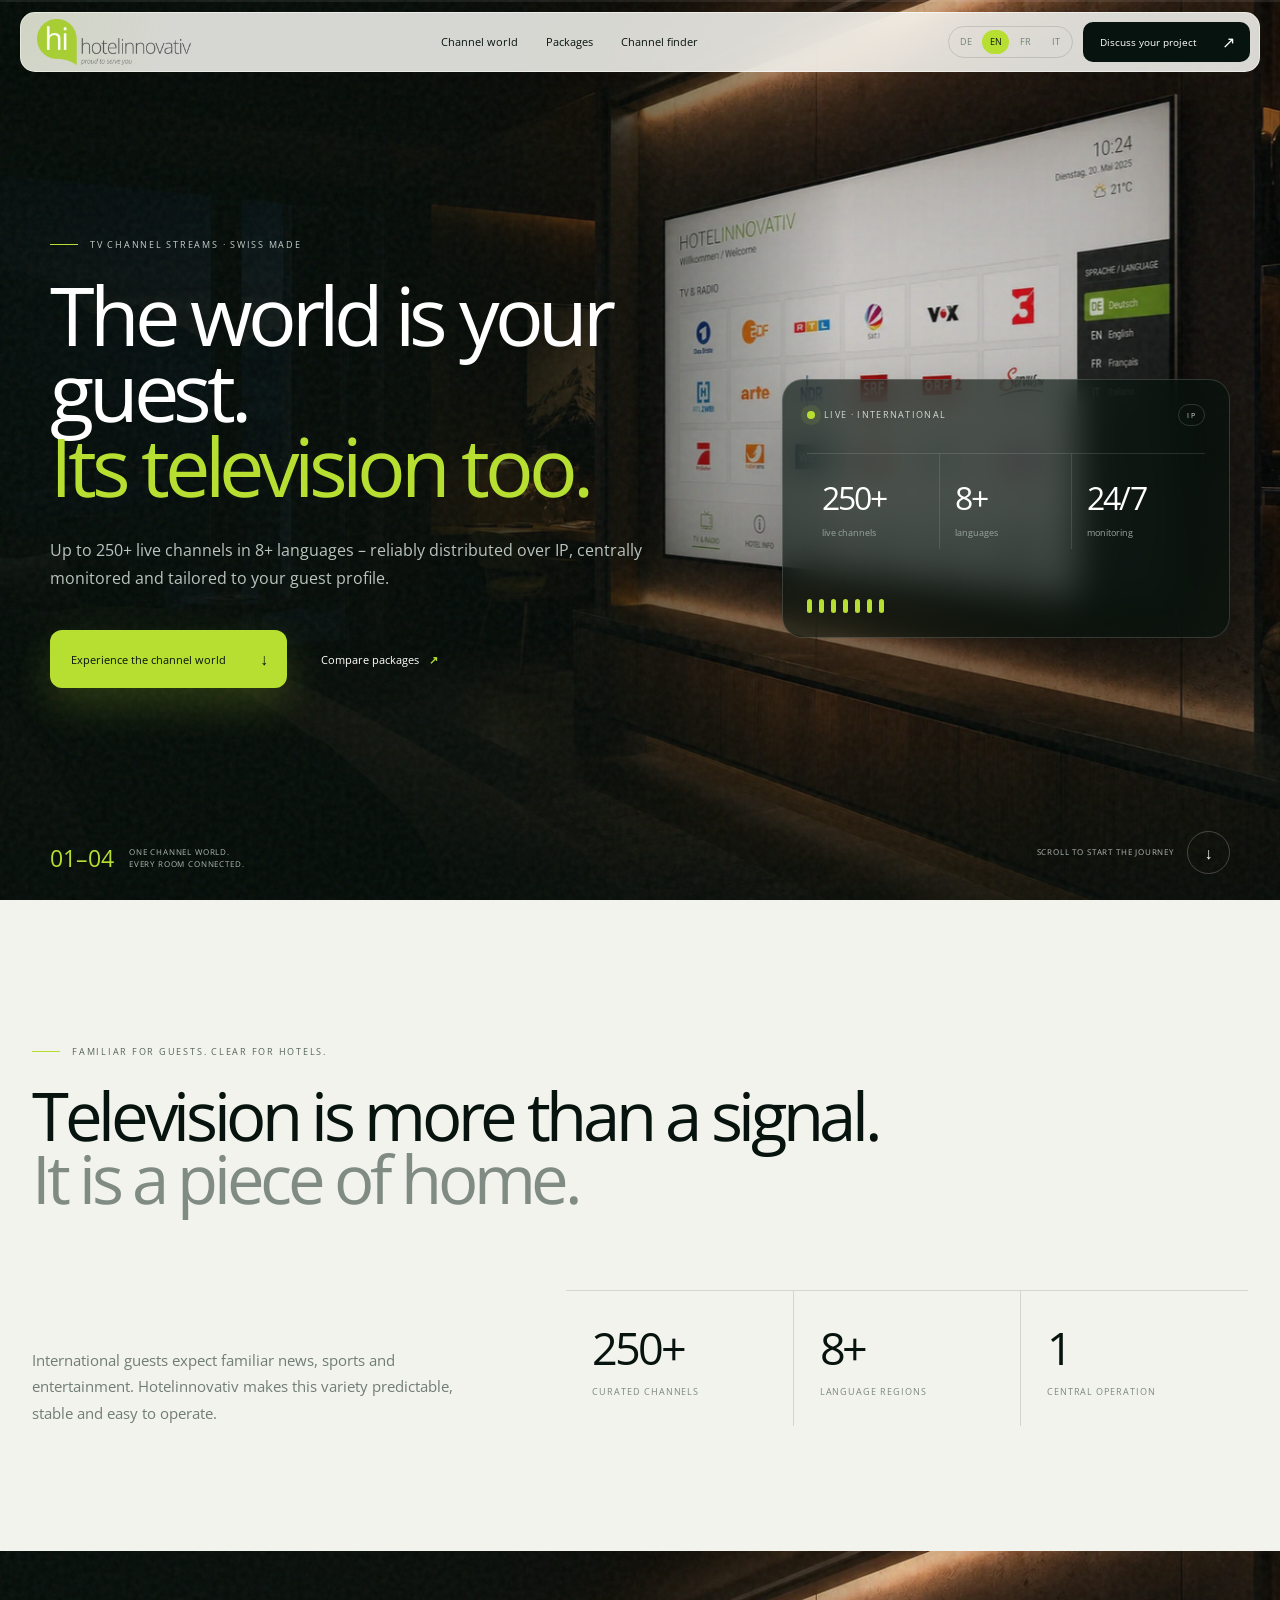
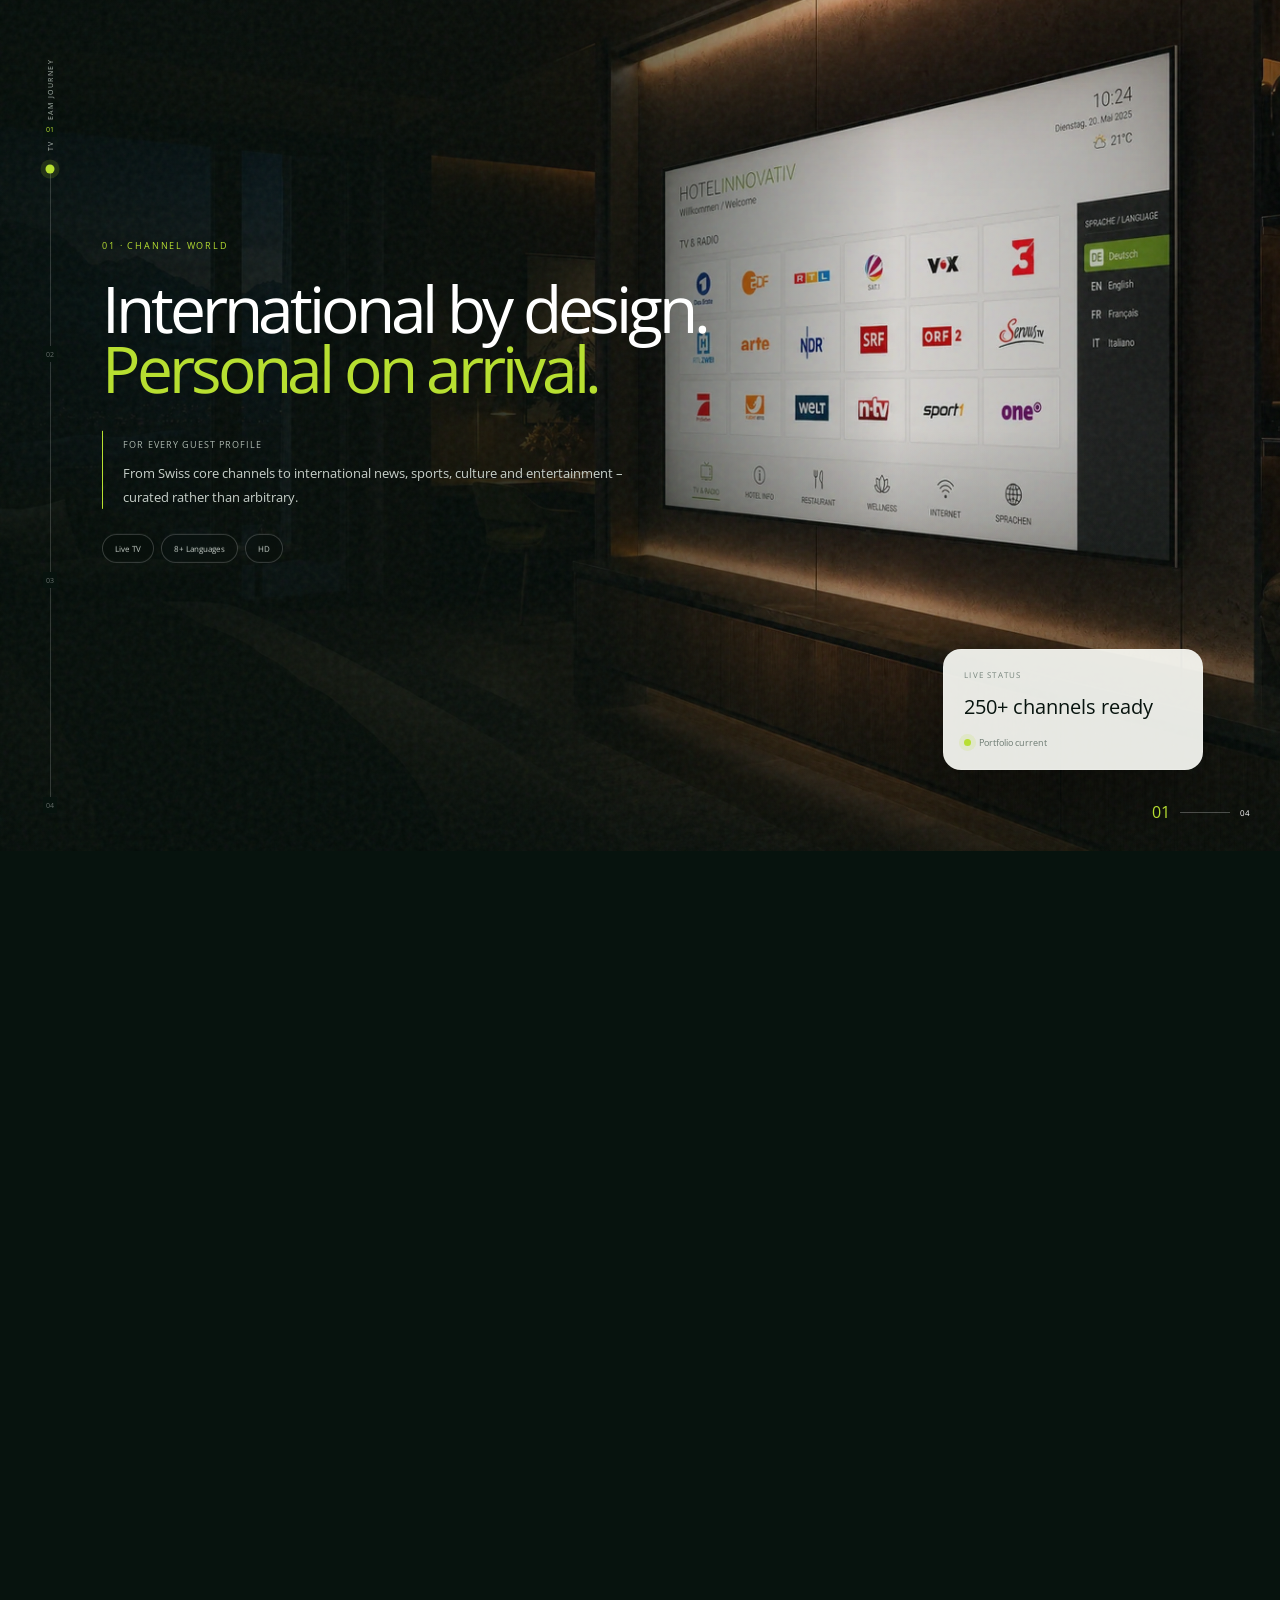
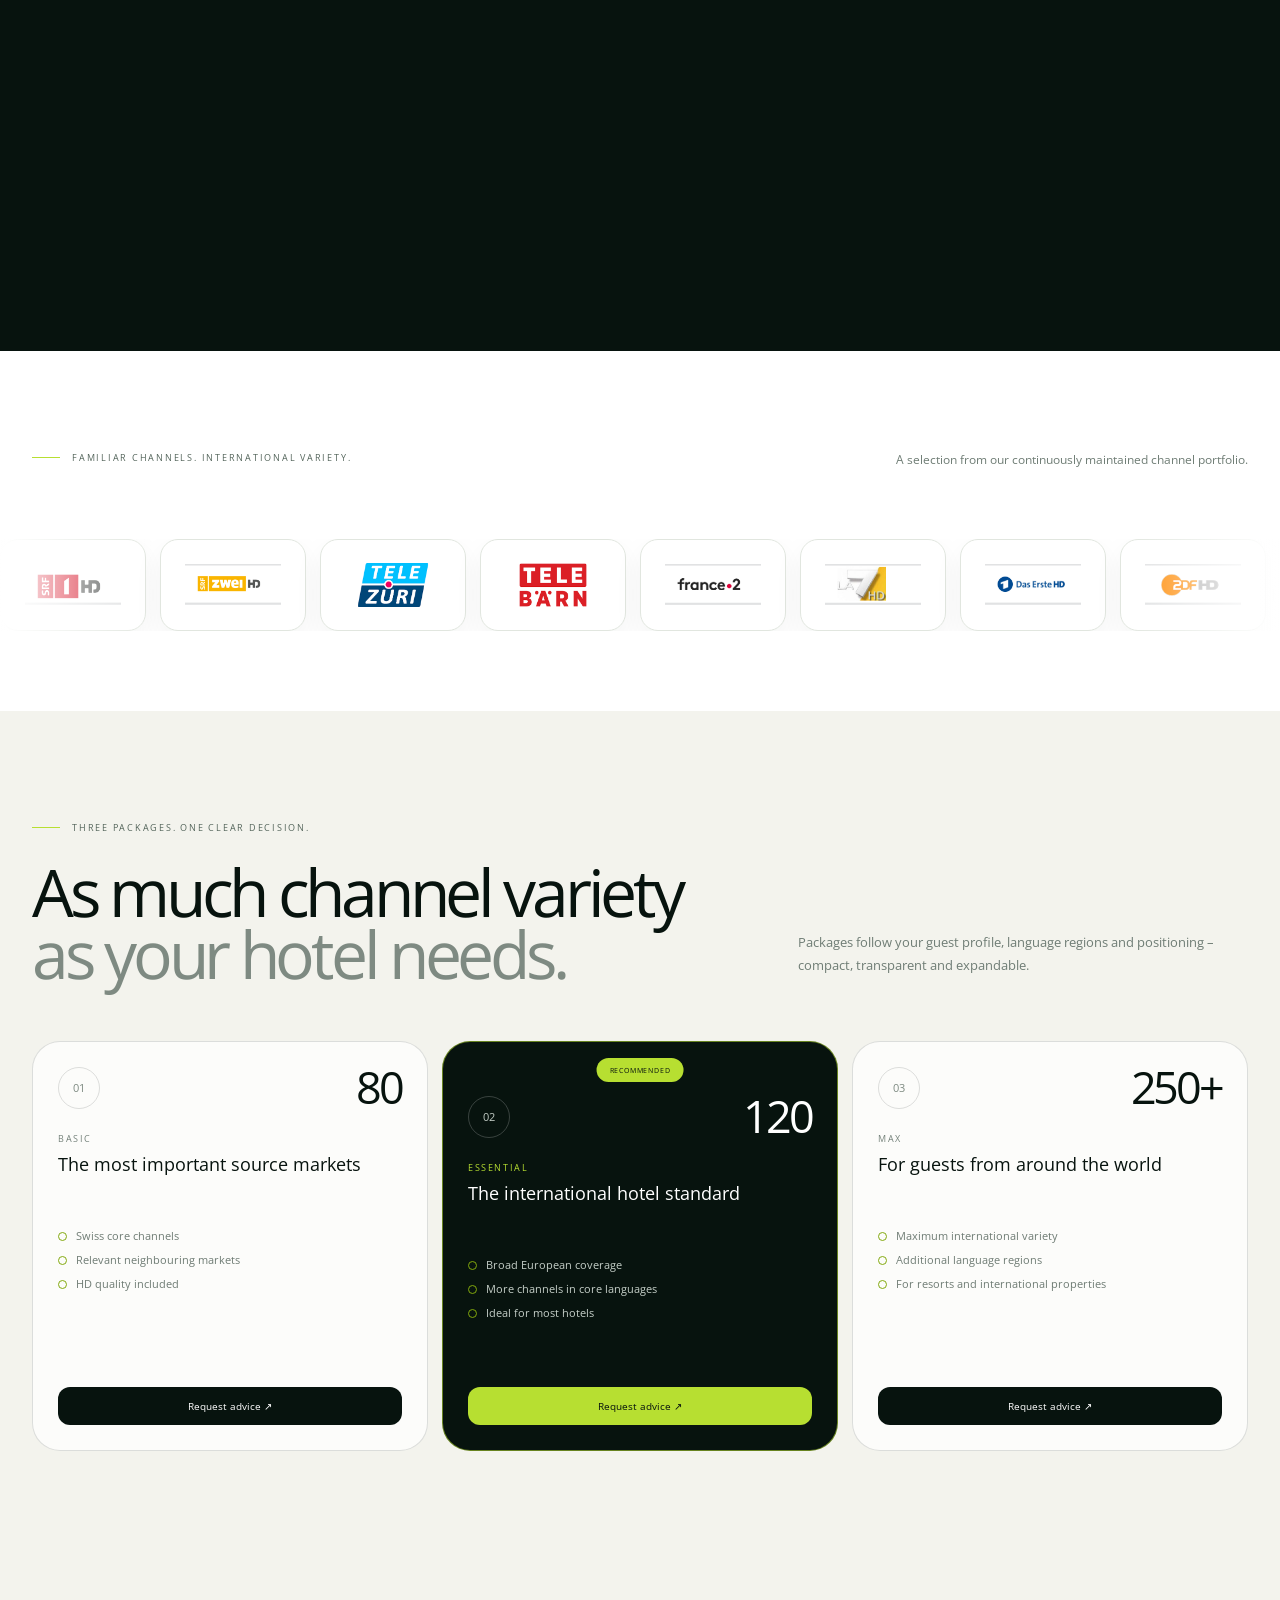
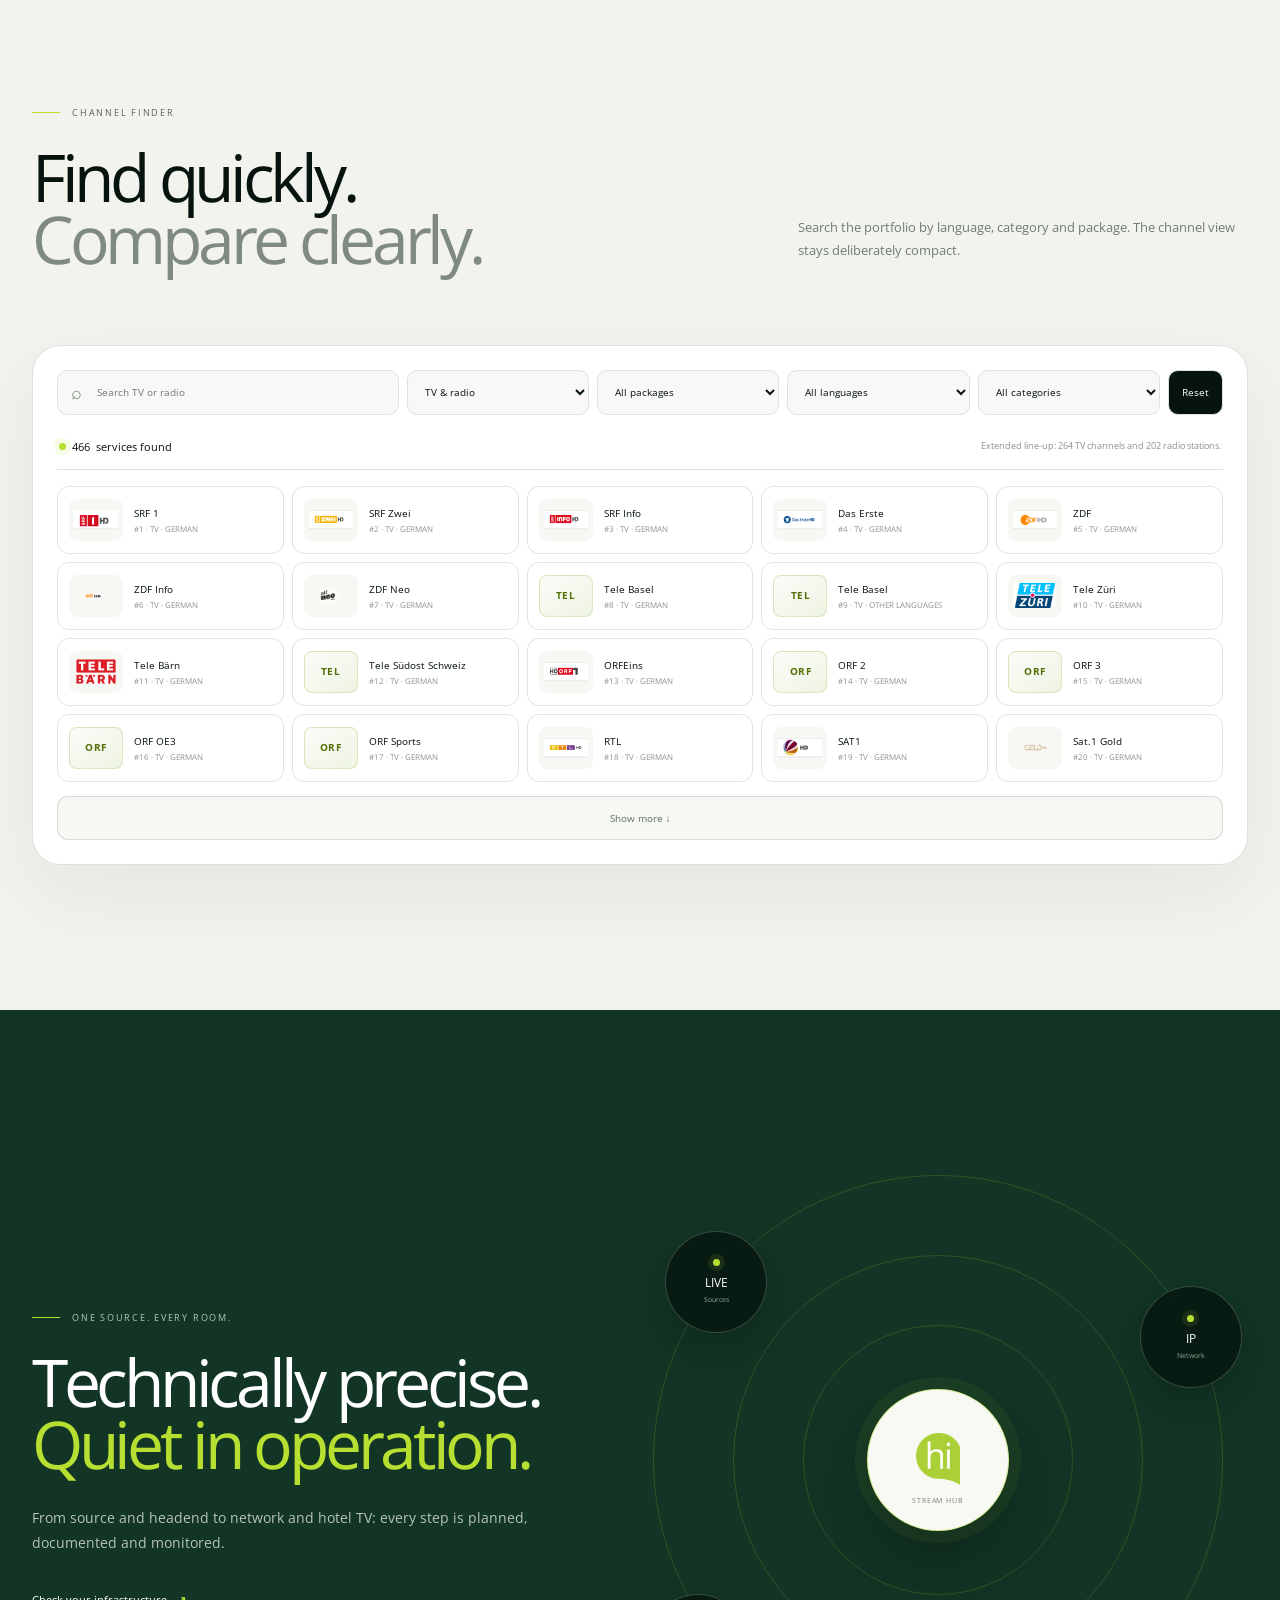
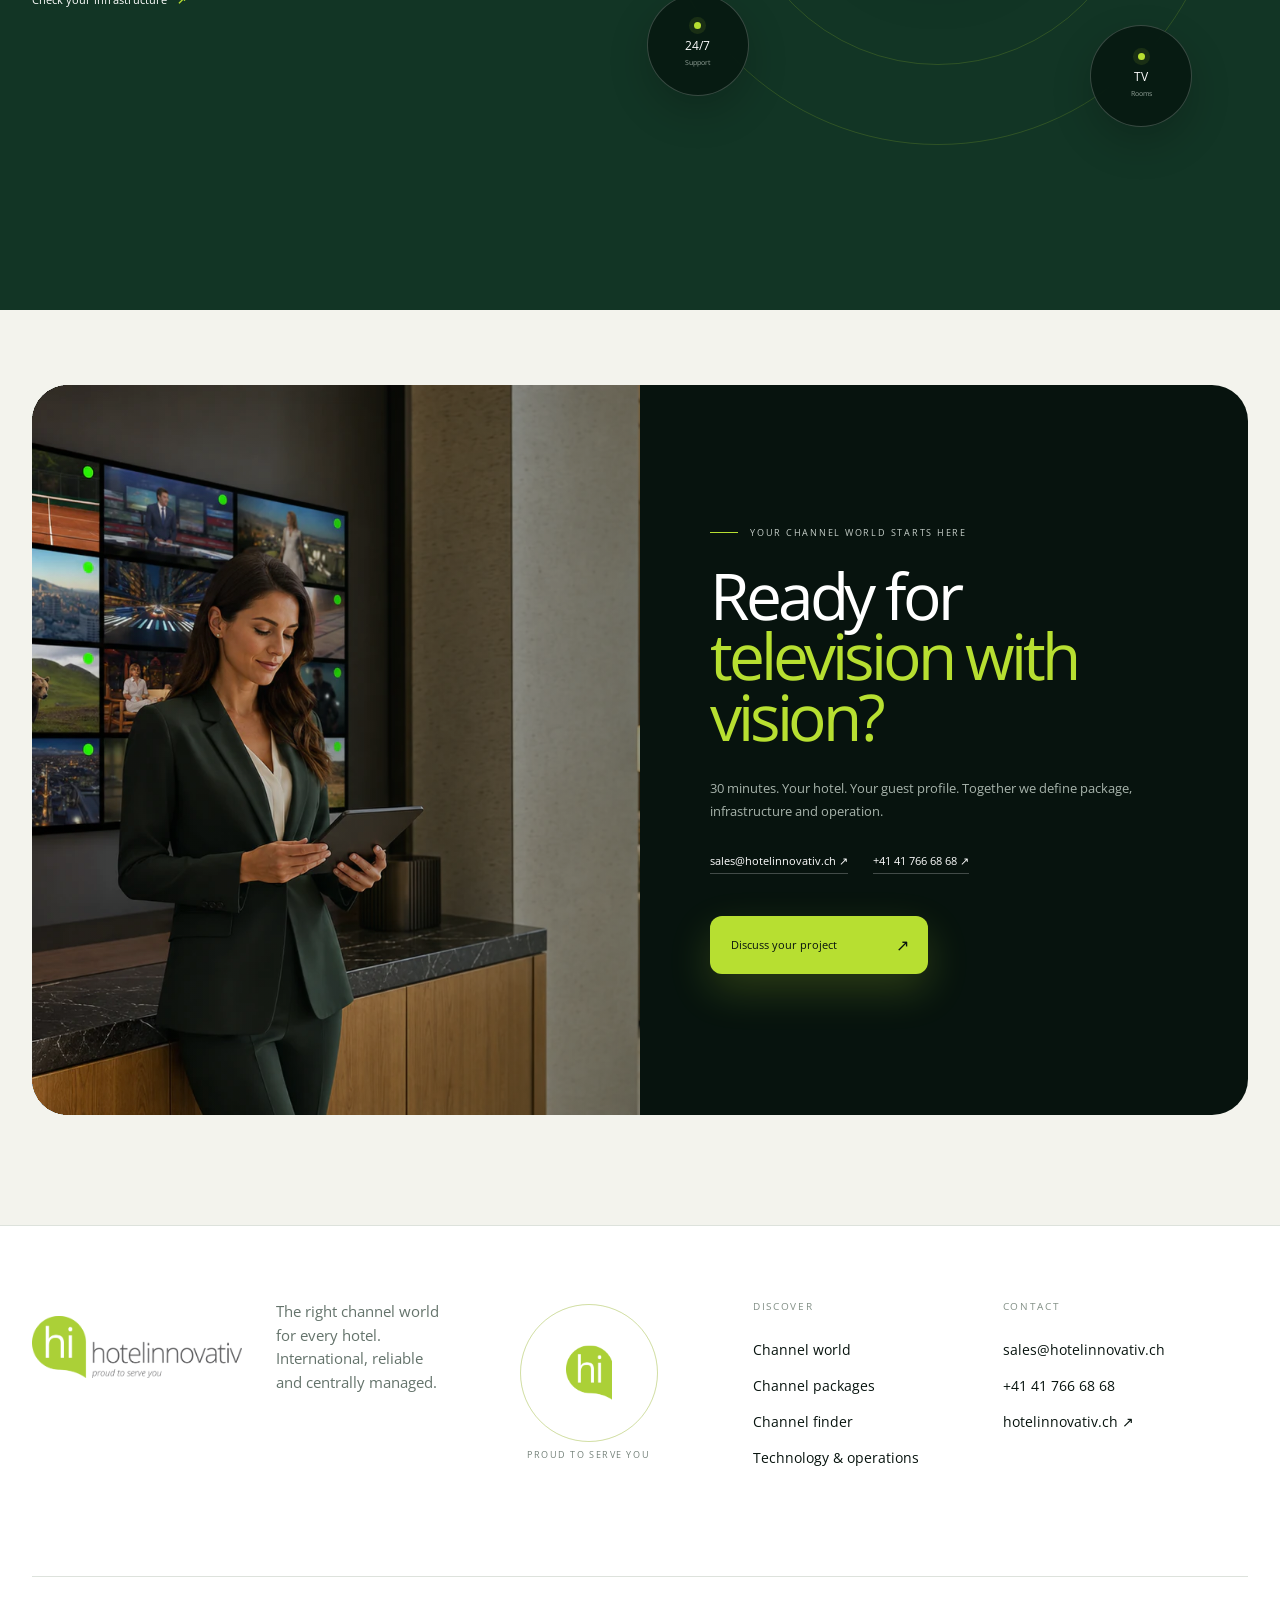
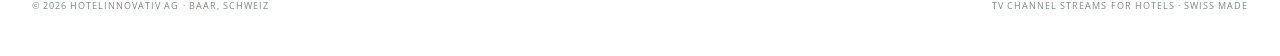
==== commit d2dadd52: "Add Quickline radio stations and logos" ====
--- a/en/index.html
+++ b/en/index.html
@@ -13,7 +13,7 @@
   <link rel="preconnect" href="https://fonts.googleapis.com">
   <link rel="preconnect" href="https://fonts.gstatic.com" crossorigin>
   <link href="https://fonts.googleapis.com/css2?family=Open+Sans:wght@400&display=swap" rel="stylesheet">
-  <link rel="stylesheet" href="/assets/streams-premium.css?v=20260727p2">
+  <link rel="stylesheet" href="/assets/streams-premium.css?v=20260825-radio1">
 </head>
 <body>
   <div class="page-progress" aria-hidden="true"><i></i></div>
@@ -186,7 +186,7 @@
           <select id="categoryFilter" aria-label="Kategorie"><option value="" data-i18n="categoryAll">Alle Kategorien</option></select>
           <button id="resetFilters" type="button" data-i18n="reset">Zurücksetzen</button>
         </div>
-        <div class="finder-summary"><span><i></i><b id="resultCount">0</b> <span id="resultLabel">services found</span></span><small data-i18n="finderHint">Official line-up: 264 TV channels and 141 radio stations.</small></div>
+        <div class="finder-summary"><span><i></i><b id="resultCount">0</b> <span id="resultLabel">services found</span></span><small data-i18n="finderHint">Extended line-up: 264 TV channels and 202 radio stations.</small></div>
         <div id="channelGrid" class="channel-grid"></div>
         <button id="showMore" class="show-more" type="button" data-i18n="showMore">Weitere Sender anzeigen ↓</button>
       </div>
@@ -245,6 +245,7 @@
   </footer>
 
   <script src="/assets/channels-data.js?v=20260825-lineup1"></script>
-  <script src="/assets/streams-premium.js?v=20260825-lineup1"></script>
+  <script src="/assets/quickline-radio-data.js?v=20260825-radio1"></script>
+  <script src="/assets/streams-premium.js?v=20260825-radio1"></script>
 </body>
 </html>
--- a/assets/streams-premium.css
+++ b/assets/streams-premium.css
@@ -282,6 +282,7 @@
 .channel-card:hover { border-color: rgba(129,164,0,.5); transform: translateY(-2px); box-shadow: 0 9px 25px rgba(18,33,23,.07); }
 .channel-card-logo { width: 54px; height: 42px; flex: 0 0 auto; display: grid; place-items: center; border-radius: 8px; background: #f7f8f4; }
 .channel-card-logo img { max-width: 44px; max-height: 25px; object-fit: contain; }
+.channel-card-logo.has-light-logo { background: var(--ink); }
 .channel-card-logo span { color: #6e7c73; font-size: .6rem; }
 .channel-card-logo.is-fallback { border: 1px solid rgba(129,164,0,.22); background: linear-gradient(145deg,#fbfcf8,#eef4e3); }
 .channel-card-logo.is-fallback span { color: #527007; font-weight: 700; letter-spacing: .06em; }
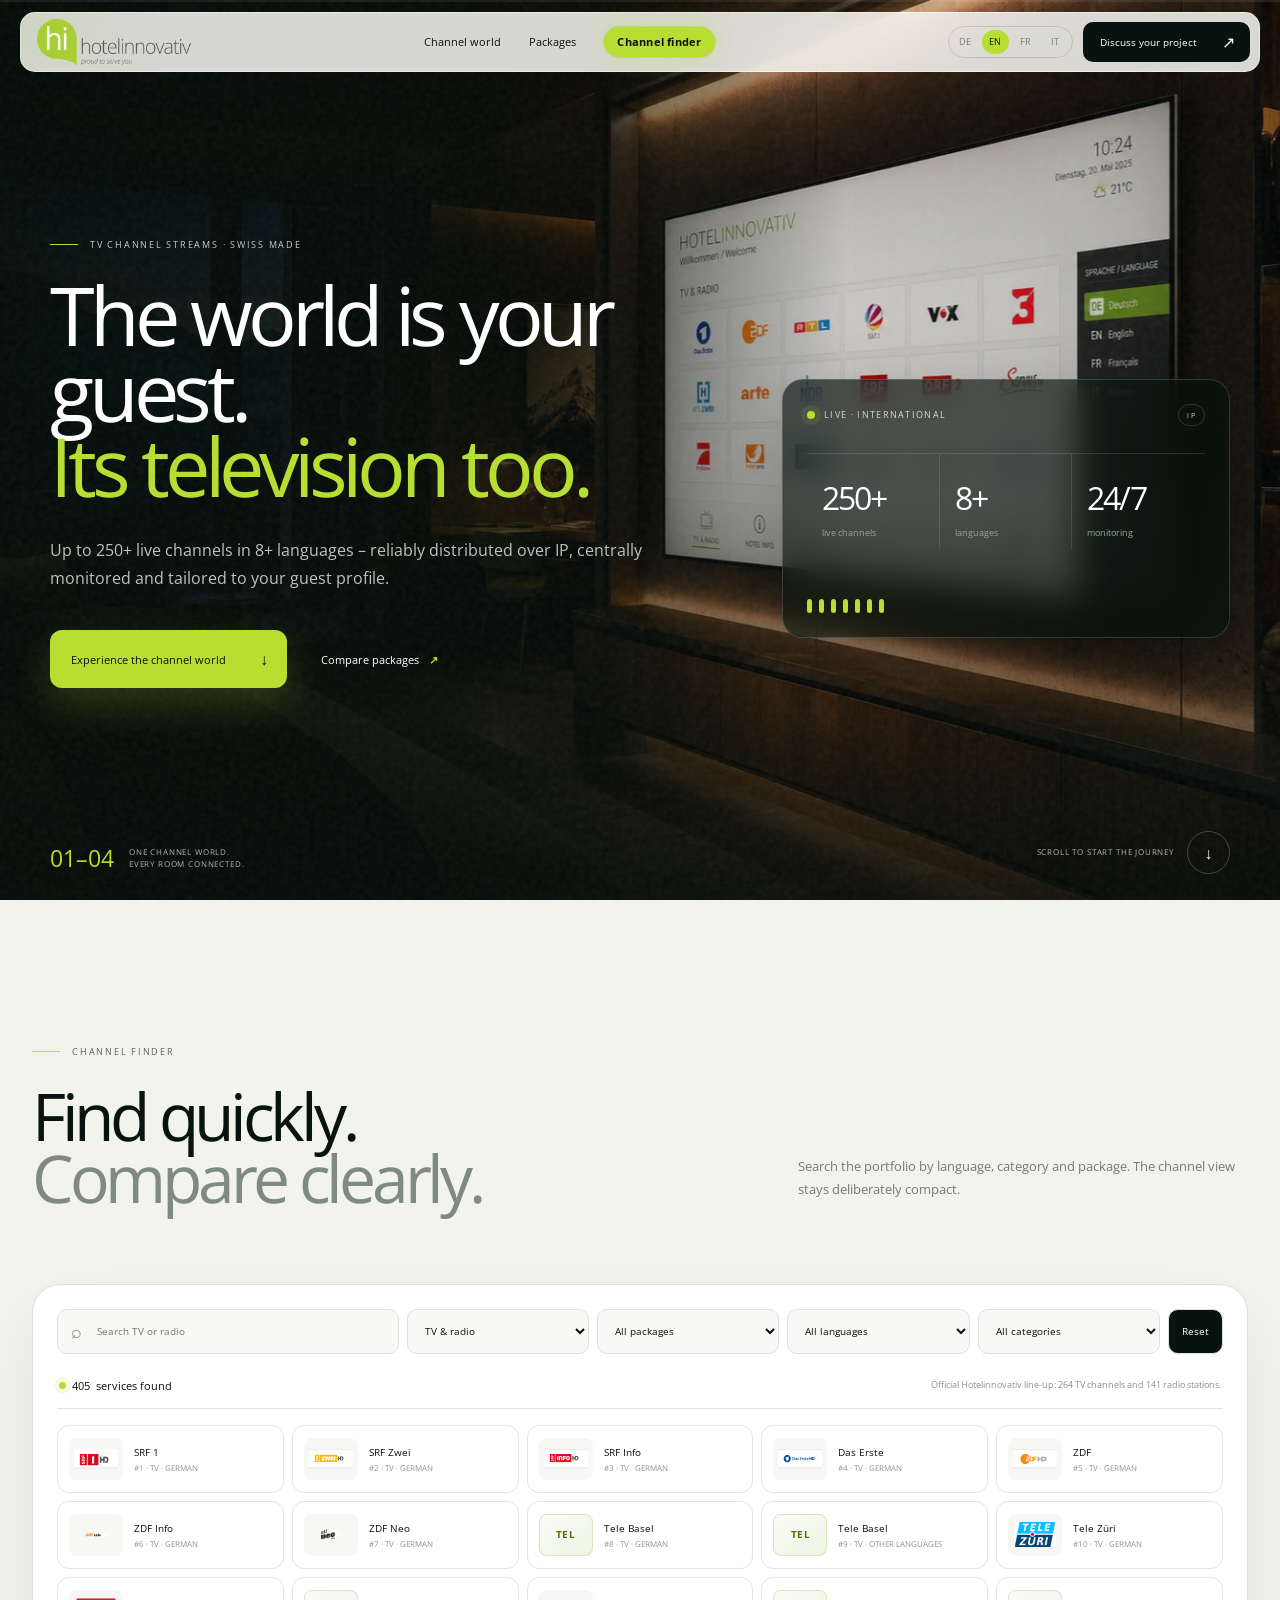
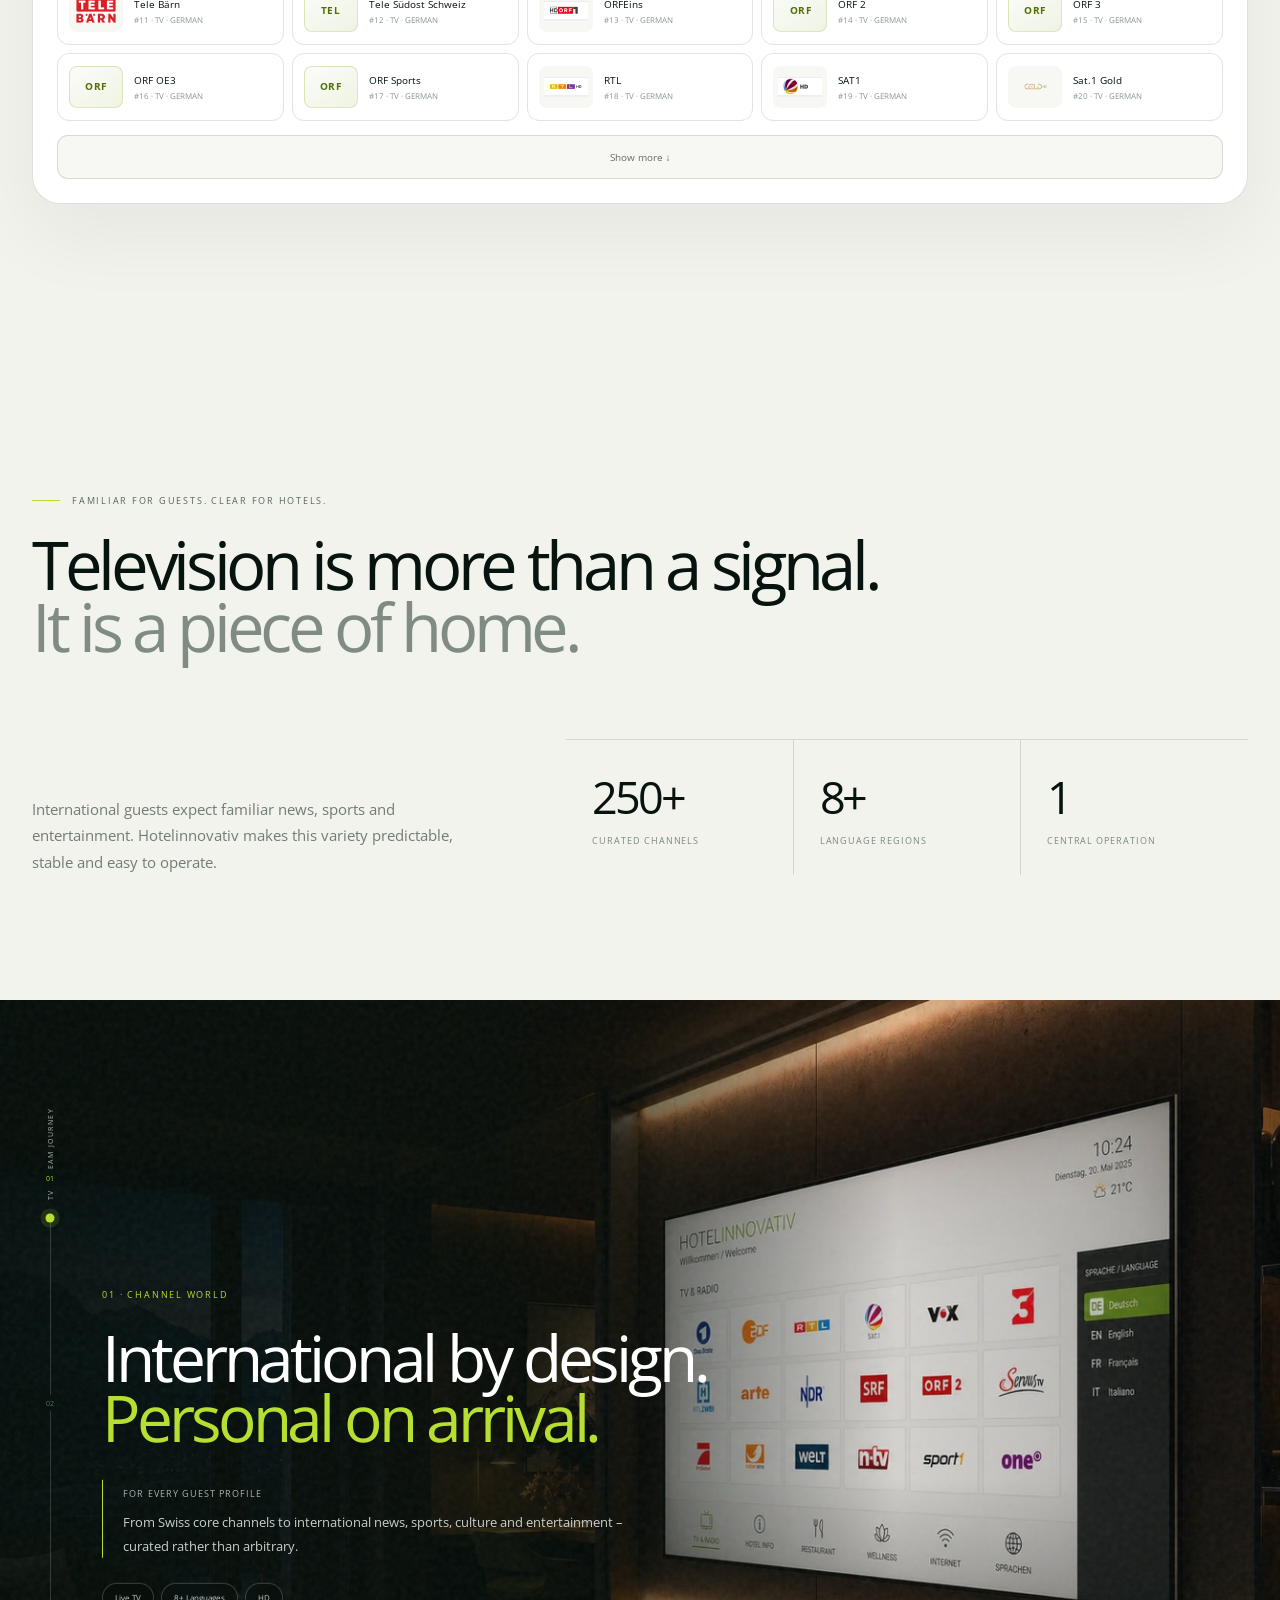
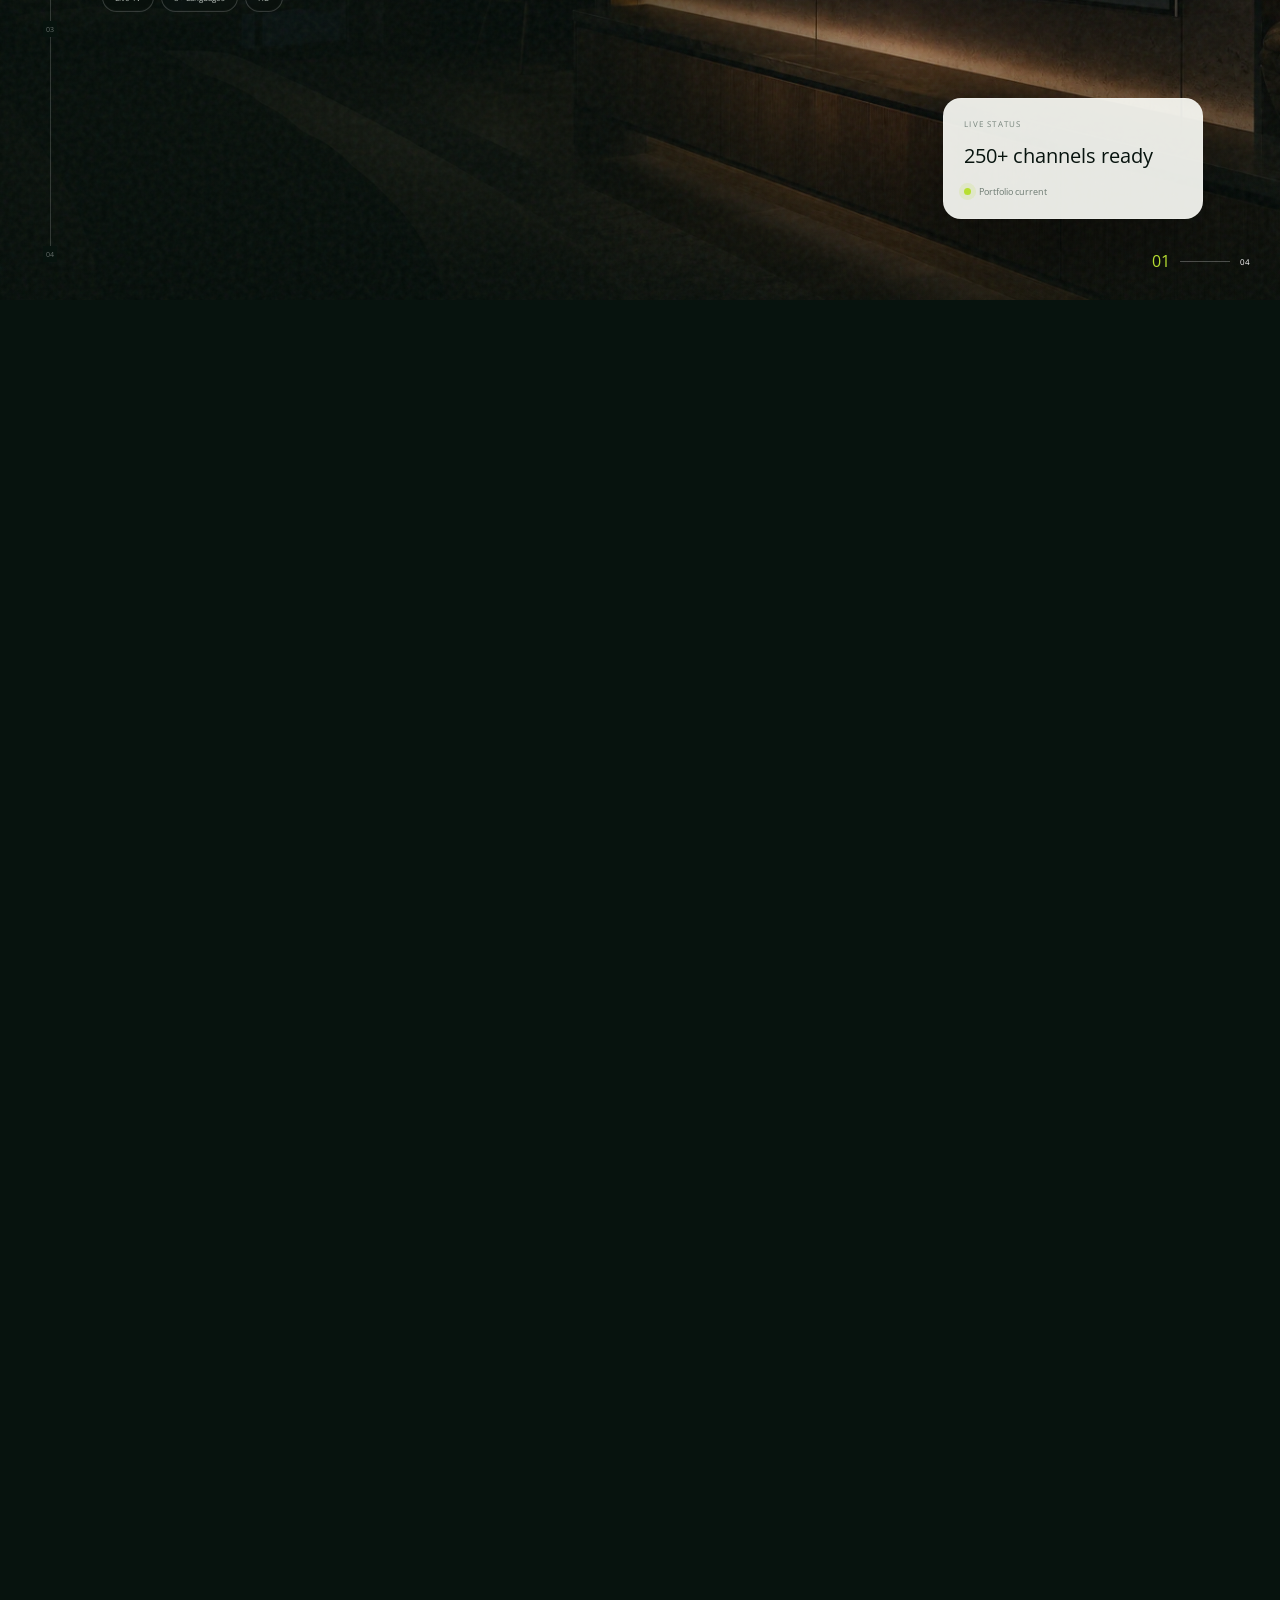
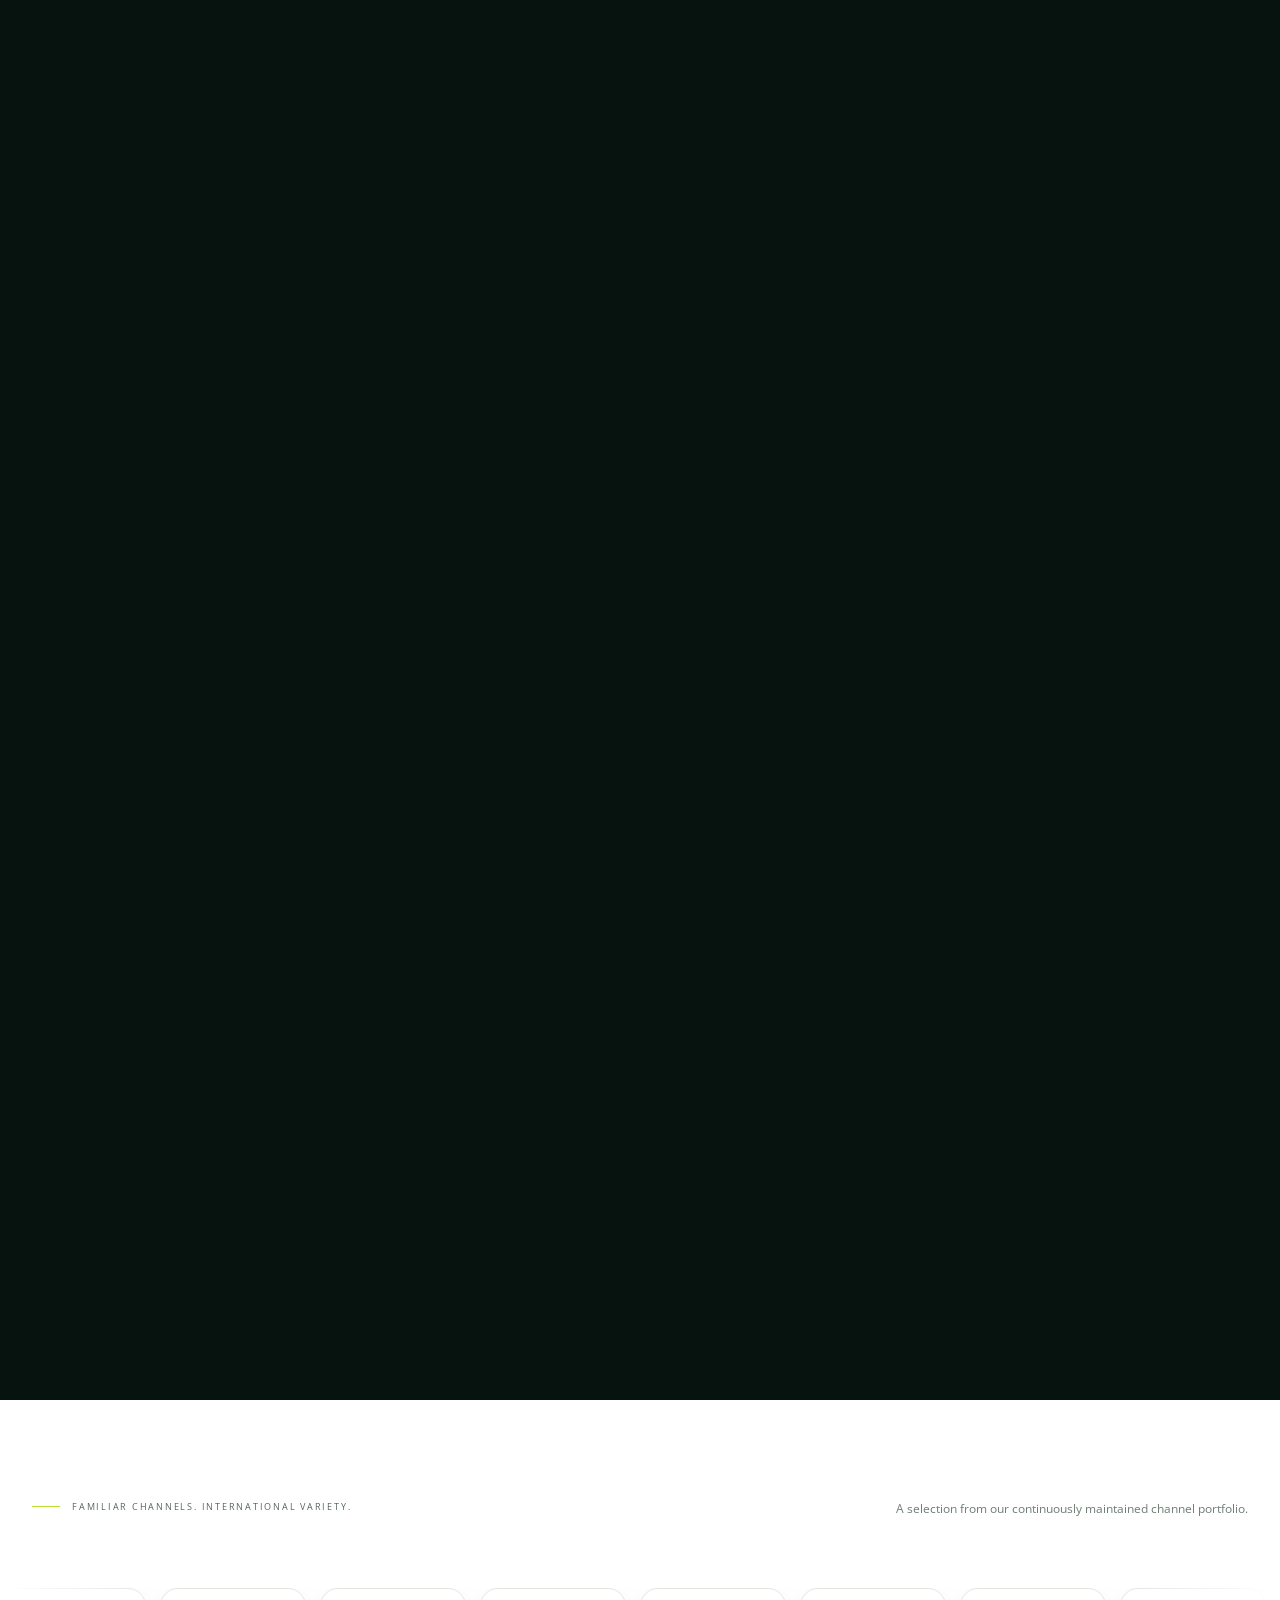
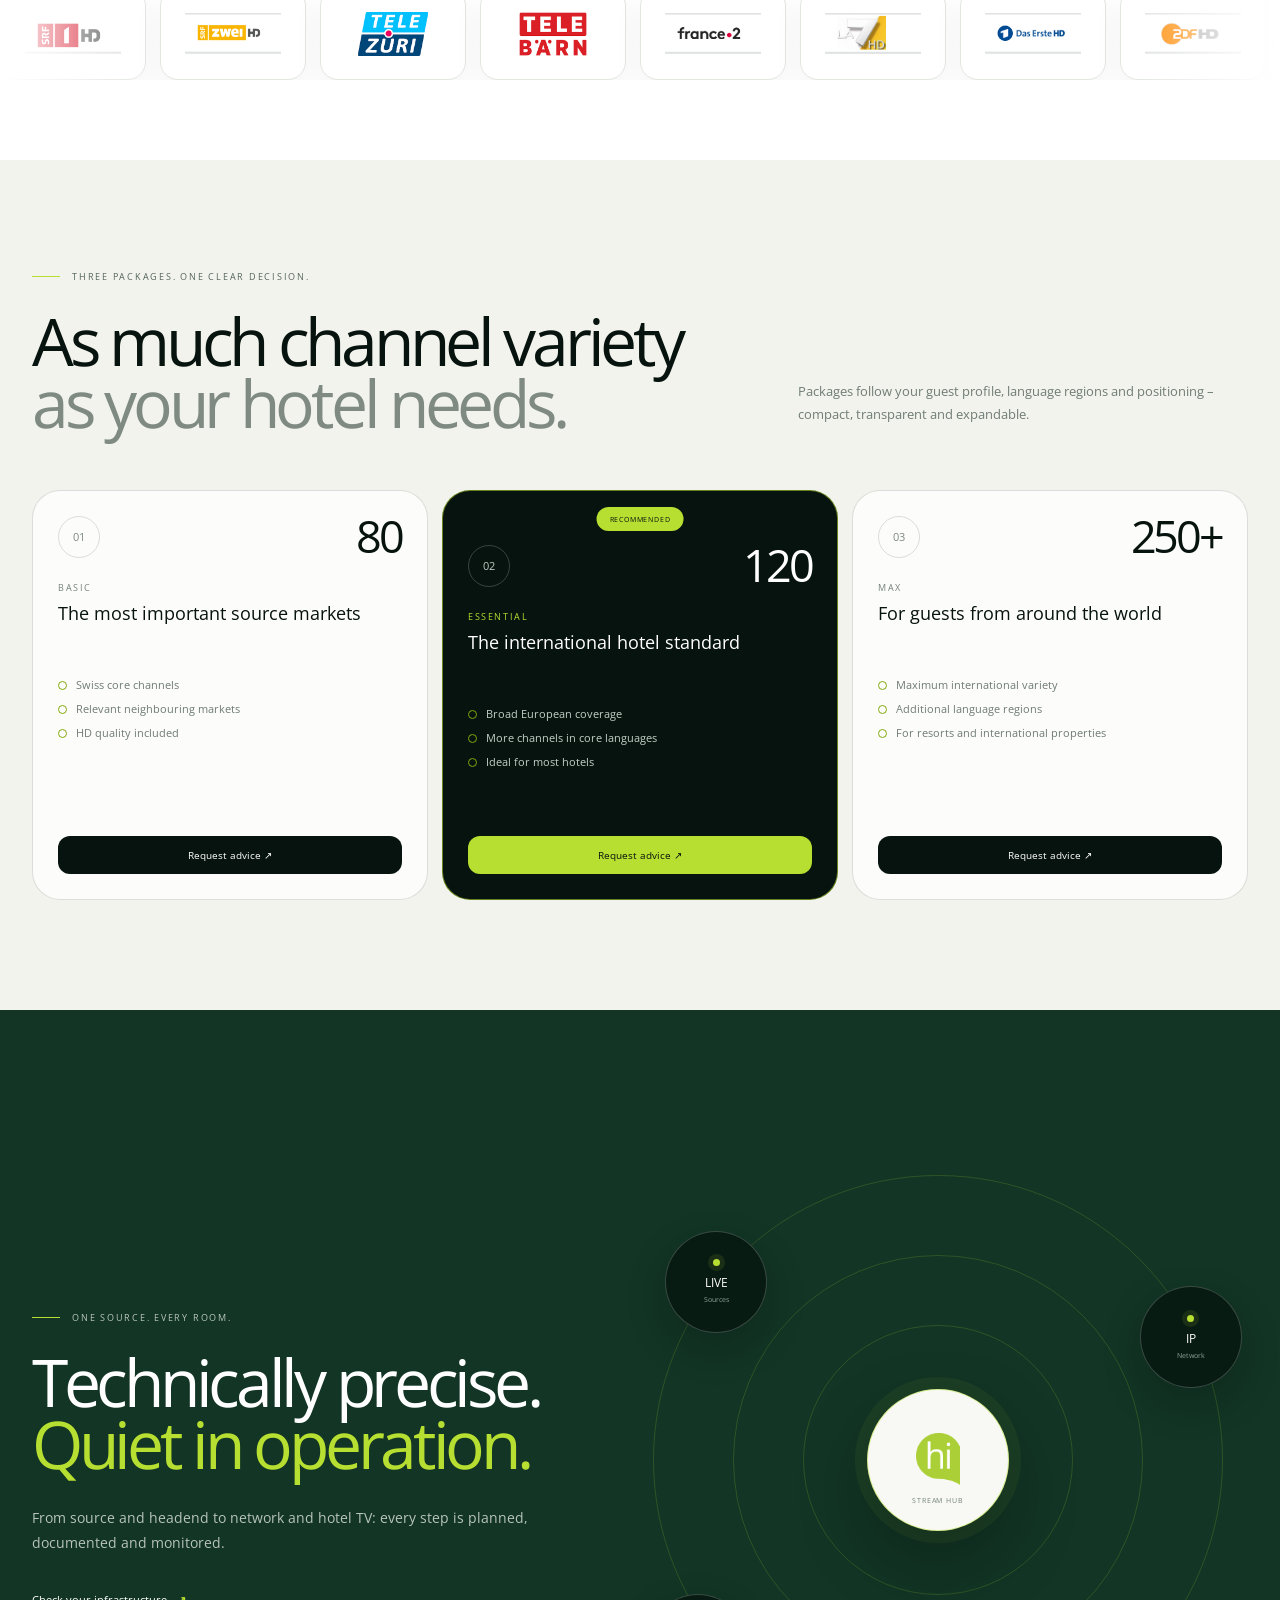
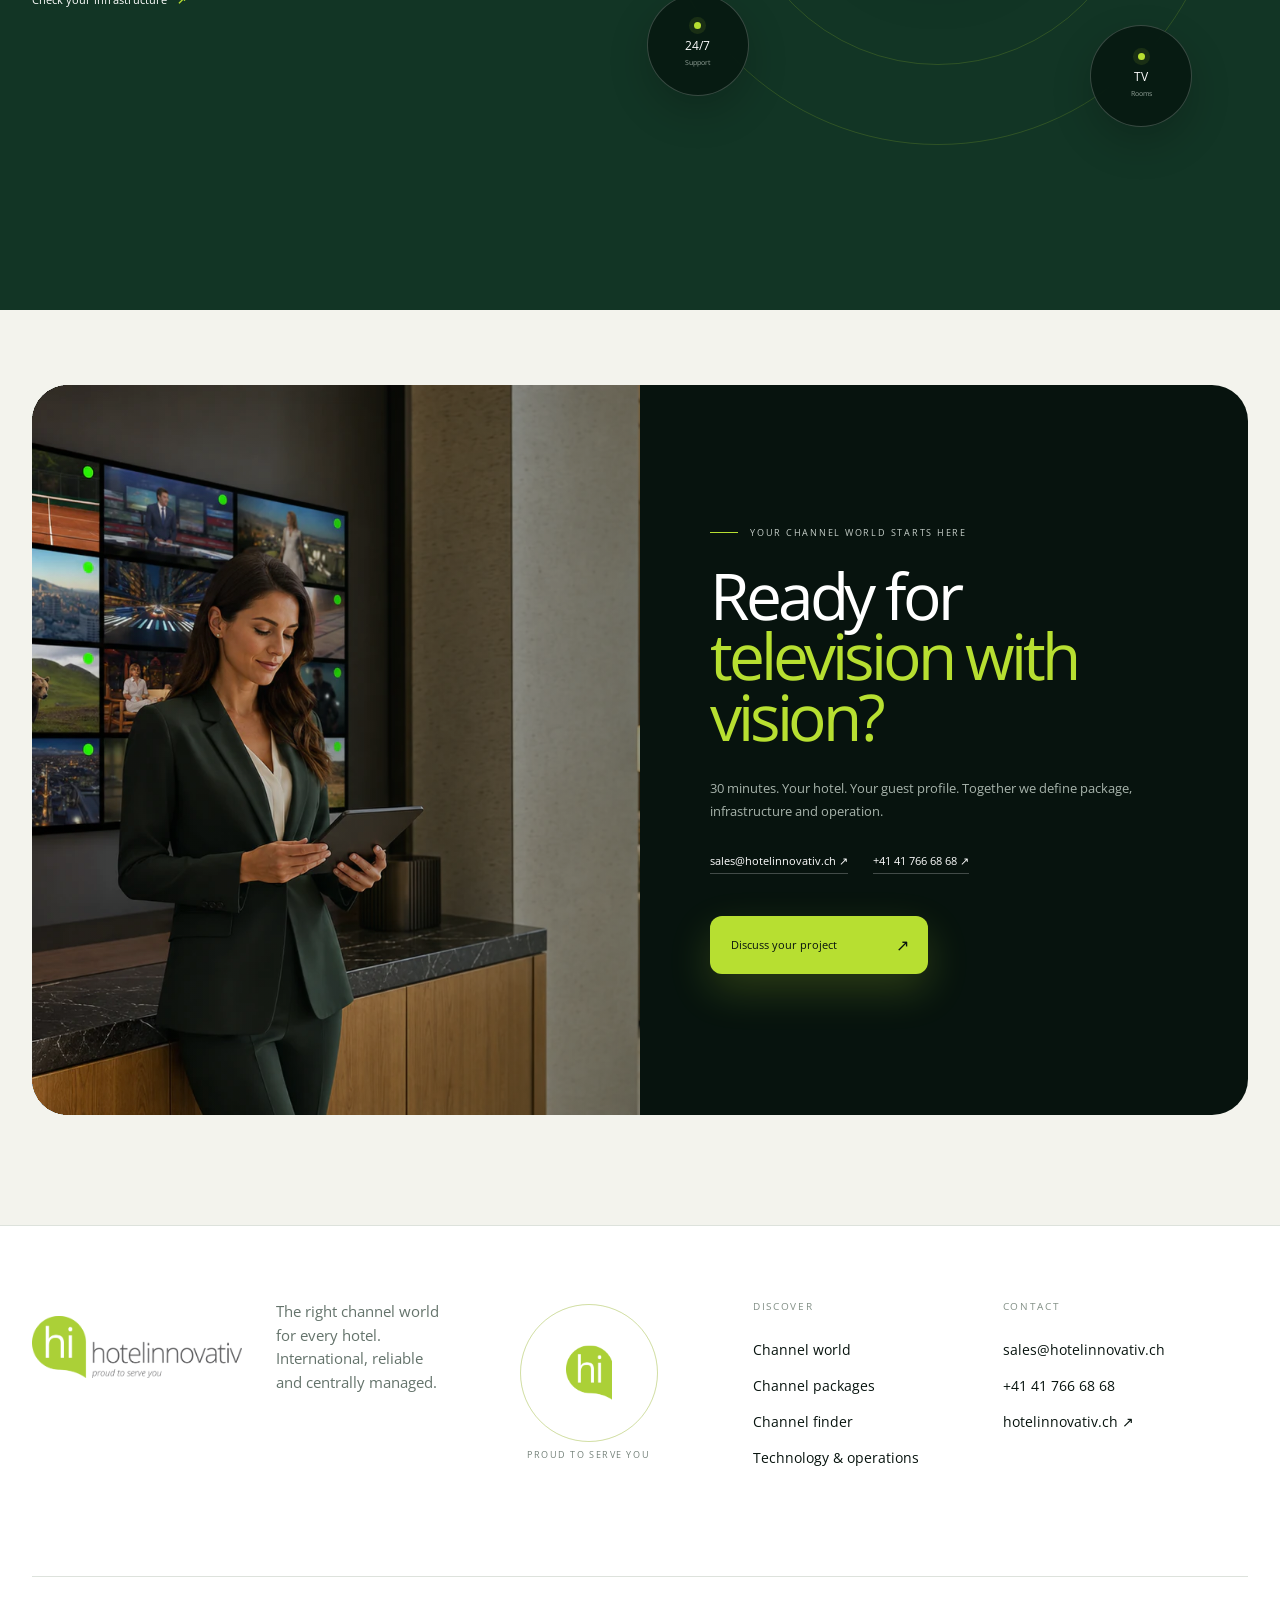
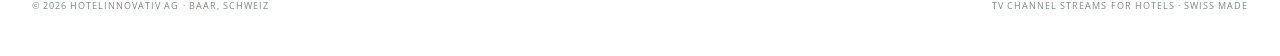
==== commit acf92bc1: "Restore official lineup and feature sender finder" ====
--- a/en/index.html
+++ b/en/index.html
@@ -13,7 +13,7 @@
   <link rel="preconnect" href="https://fonts.googleapis.com">
   <link rel="preconnect" href="https://fonts.gstatic.com" crossorigin>
   <link href="https://fonts.googleapis.com/css2?family=Open+Sans:wght@400&display=swap" rel="stylesheet">
-  <link rel="stylesheet" href="/assets/streams-premium.css?v=20260825-radio1">
+  <link rel="stylesheet" href="/assets/streams-premium.css?v=20260825-official2">
 </head>
 <body>
   <div class="page-progress" aria-hidden="true"><i></i></div>
@@ -67,6 +67,26 @@
       <div class="hero-bottom">
         <div><strong>01–04</strong><span data-i18n-html="heroSignature">Eine Senderwelt.<br>Jedes Zimmer verbunden.</span></div>
         <div class="scroll-hint"><span data-i18n="heroScroll">Scrollen, um die Reise zu starten</span><i></i></div>
+      </div>
+    </section>
+
+    <section id="finder" class="finder section-shell">
+      <div class="section-heading">
+        <div><p class="eyebrow reveal"><span></span><b data-i18n="finderEyebrow">Senderfinder</b></p><h2 class="reveal" data-i18n-html="finderTitle">Schnell finden.<br><em>Klar vergleichen.</em></h2></div>
+        <p class="reveal" data-i18n="finderLead">Durchsuchen Sie das Portfolio nach Sprache, Kategorie und Paket. Die Senderdarstellung bleibt bewusst kompakt.</p>
+      </div>
+      <div class="finder-panel reveal">
+        <div class="finder-filters">
+          <label class="search-field"><span aria-hidden="true">⌕</span><input id="channelSearch" type="search" placeholder="Sender suchen" data-i18n-placeholder="searchPlaceholder"></label>
+          <select id="typeFilter" aria-label="Media type"><option value="" data-i18n="typeAll">TV & radio</option><option value="tv" data-i18n="typeTV">TV channels</option><option value="radio" data-i18n="typeRadio">Radio stations</option></select>
+          <select id="packageFilter" aria-label="Paket"><option value="" data-i18n="packageAll">Alle Pakete</option><option value="basic">Basic</option><option value="essential">Essential</option><option value="max">Max</option></select>
+          <select id="languageFilter" aria-label="Sprache"><option value="" data-i18n="langAll">Alle Sprachen</option></select>
+          <select id="categoryFilter" aria-label="Kategorie"><option value="" data-i18n="categoryAll">Alle Kategorien</option></select>
+          <button id="resetFilters" type="button" data-i18n="reset">Zurücksetzen</button>
+        </div>
+        <div class="finder-summary"><span><i></i><b id="resultCount">0</b> <span id="resultLabel">services found</span></span><small data-i18n="finderHint">Official Hotelinnovativ line-up: 264 TV channels and 141 radio stations.</small></div>
+        <div id="channelGrid" class="channel-grid"></div>
+        <button id="showMore" class="show-more" type="button" data-i18n="showMore">Weitere Sender anzeigen ↓</button>
       </div>
     </section>
 
@@ -172,25 +192,7 @@
       </div>
     </section>
 
-    <section id="finder" class="finder section-shell">
-      <div class="section-heading">
-        <div><p class="eyebrow reveal"><span></span><b data-i18n="finderEyebrow">Senderfinder</b></p><h2 class="reveal" data-i18n-html="finderTitle">Schnell finden.<br><em>Klar vergleichen.</em></h2></div>
-        <p class="reveal" data-i18n="finderLead">Durchsuchen Sie das Portfolio nach Sprache, Kategorie und Paket. Die Senderdarstellung bleibt bewusst kompakt.</p>
-      </div>
-      <div class="finder-panel reveal">
-        <div class="finder-filters">
-          <label class="search-field"><span aria-hidden="true">⌕</span><input id="channelSearch" type="search" placeholder="Sender suchen" data-i18n-placeholder="searchPlaceholder"></label>
-          <select id="typeFilter" aria-label="Media type"><option value="" data-i18n="typeAll">TV & radio</option><option value="tv" data-i18n="typeTV">TV channels</option><option value="radio" data-i18n="typeRadio">Radio stations</option></select>
-          <select id="packageFilter" aria-label="Paket"><option value="" data-i18n="packageAll">Alle Pakete</option><option value="basic">Basic</option><option value="essential">Essential</option><option value="max">Max</option></select>
-          <select id="languageFilter" aria-label="Sprache"><option value="" data-i18n="langAll">Alle Sprachen</option></select>
-          <select id="categoryFilter" aria-label="Kategorie"><option value="" data-i18n="categoryAll">Alle Kategorien</option></select>
-          <button id="resetFilters" type="button" data-i18n="reset">Zurücksetzen</button>
-        </div>
-        <div class="finder-summary"><span><i></i><b id="resultCount">0</b> <span id="resultLabel">services found</span></span><small data-i18n="finderHint">Extended line-up: 264 TV channels and 202 radio stations.</small></div>
-        <div id="channelGrid" class="channel-grid"></div>
-        <button id="showMore" class="show-more" type="button" data-i18n="showMore">Weitere Sender anzeigen ↓</button>
-      </div>
-    </section>
+
 
     <section id="platform" class="platform-section">
       <div class="section-shell platform-grid">
@@ -245,7 +247,6 @@
   </footer>
 
   <script src="/assets/channels-data.js?v=20260825-lineup1"></script>
-  <script src="/assets/quickline-radio-data.js?v=20260825-radio1"></script>
-  <script src="/assets/streams-premium.js?v=20260825-radio1"></script>
+  <script src="/assets/streams-premium.js?v=20260825-official2"></script>
 </body>
 </html>
--- a/assets/streams-premium.css
+++ b/assets/streams-premium.css
@@ -62,6 +62,15 @@
   background: var(--ink); transition: right .3s ease;
 }
 .site-header nav a:hover::after, .site-header nav a:focus-visible::after { right: 0; }
+.site-header nav a[href="#finder"] {
+  padding: 8px 13px; border-radius: 999px; color: var(--ink); background: var(--lime);
+  box-shadow: 0 0 0 1px rgba(132,169,0,.18), 0 0 22px rgba(183,223,49,.38);
+  font-weight: 700; letter-spacing: .02em;
+}
+.site-header nav a[href="#finder"]::after { display: none; }
+.site-header nav a[href="#finder"]:hover, .site-header nav a[href="#finder"]:focus-visible {
+  background: #c8ef45; box-shadow: 0 0 0 1px rgba(132,169,0,.24), 0 0 28px rgba(183,223,49,.58);
+}
 .header-actions { display: flex; align-items: center; gap: 10px; }
 .language-switcher { display: flex; gap: 3px; padding: 3px; border: 1px solid var(--line); border-radius: 999px; }
 .language-switcher a {
@@ -282,7 +291,6 @@
 .channel-card:hover { border-color: rgba(129,164,0,.5); transform: translateY(-2px); box-shadow: 0 9px 25px rgba(18,33,23,.07); }
 .channel-card-logo { width: 54px; height: 42px; flex: 0 0 auto; display: grid; place-items: center; border-radius: 8px; background: #f7f8f4; }
 .channel-card-logo img { max-width: 44px; max-height: 25px; object-fit: contain; }
-.channel-card-logo.has-light-logo { background: var(--ink); }
 .channel-card-logo span { color: #6e7c73; font-size: .6rem; }
 .channel-card-logo.is-fallback { border: 1px solid rgba(129,164,0,.22); background: linear-gradient(145deg,#fbfcf8,#eef4e3); }
 .channel-card-logo.is-fallback span { color: #527007; font-weight: 700; letter-spacing: .06em; }
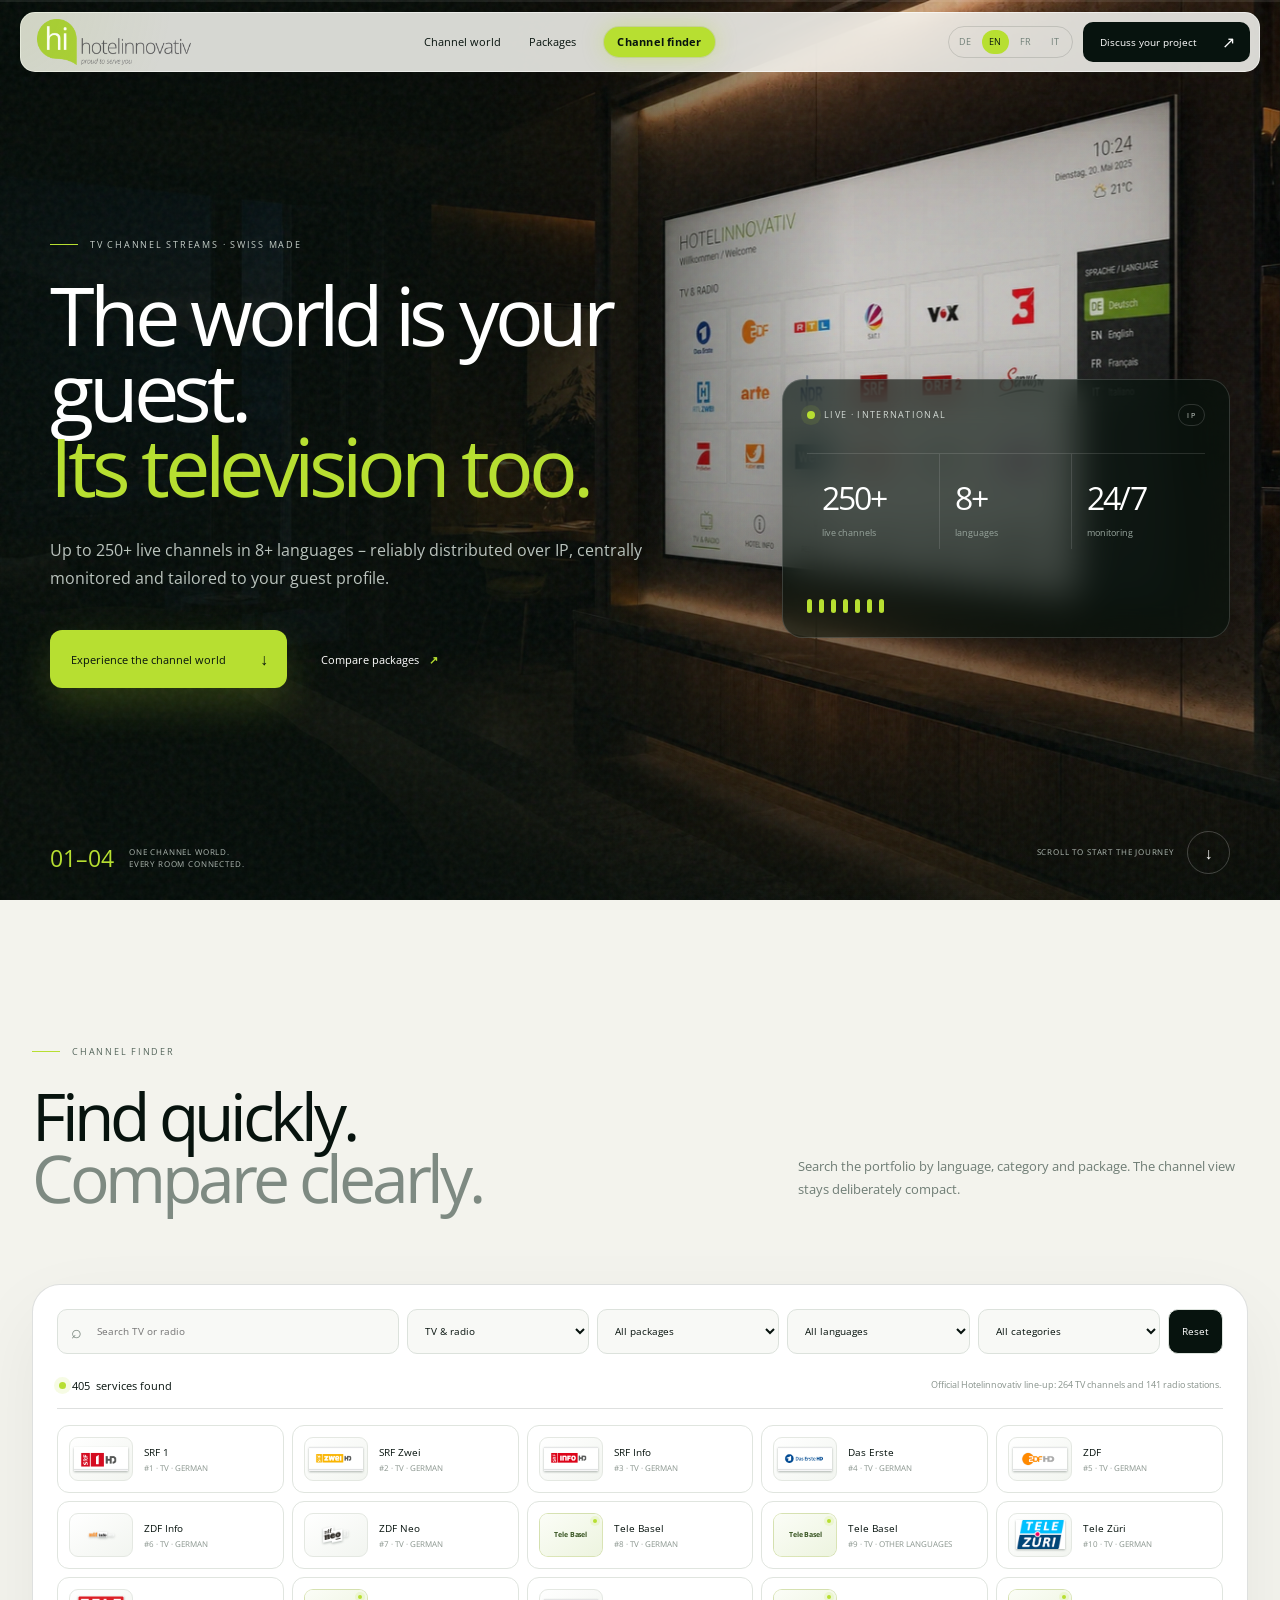
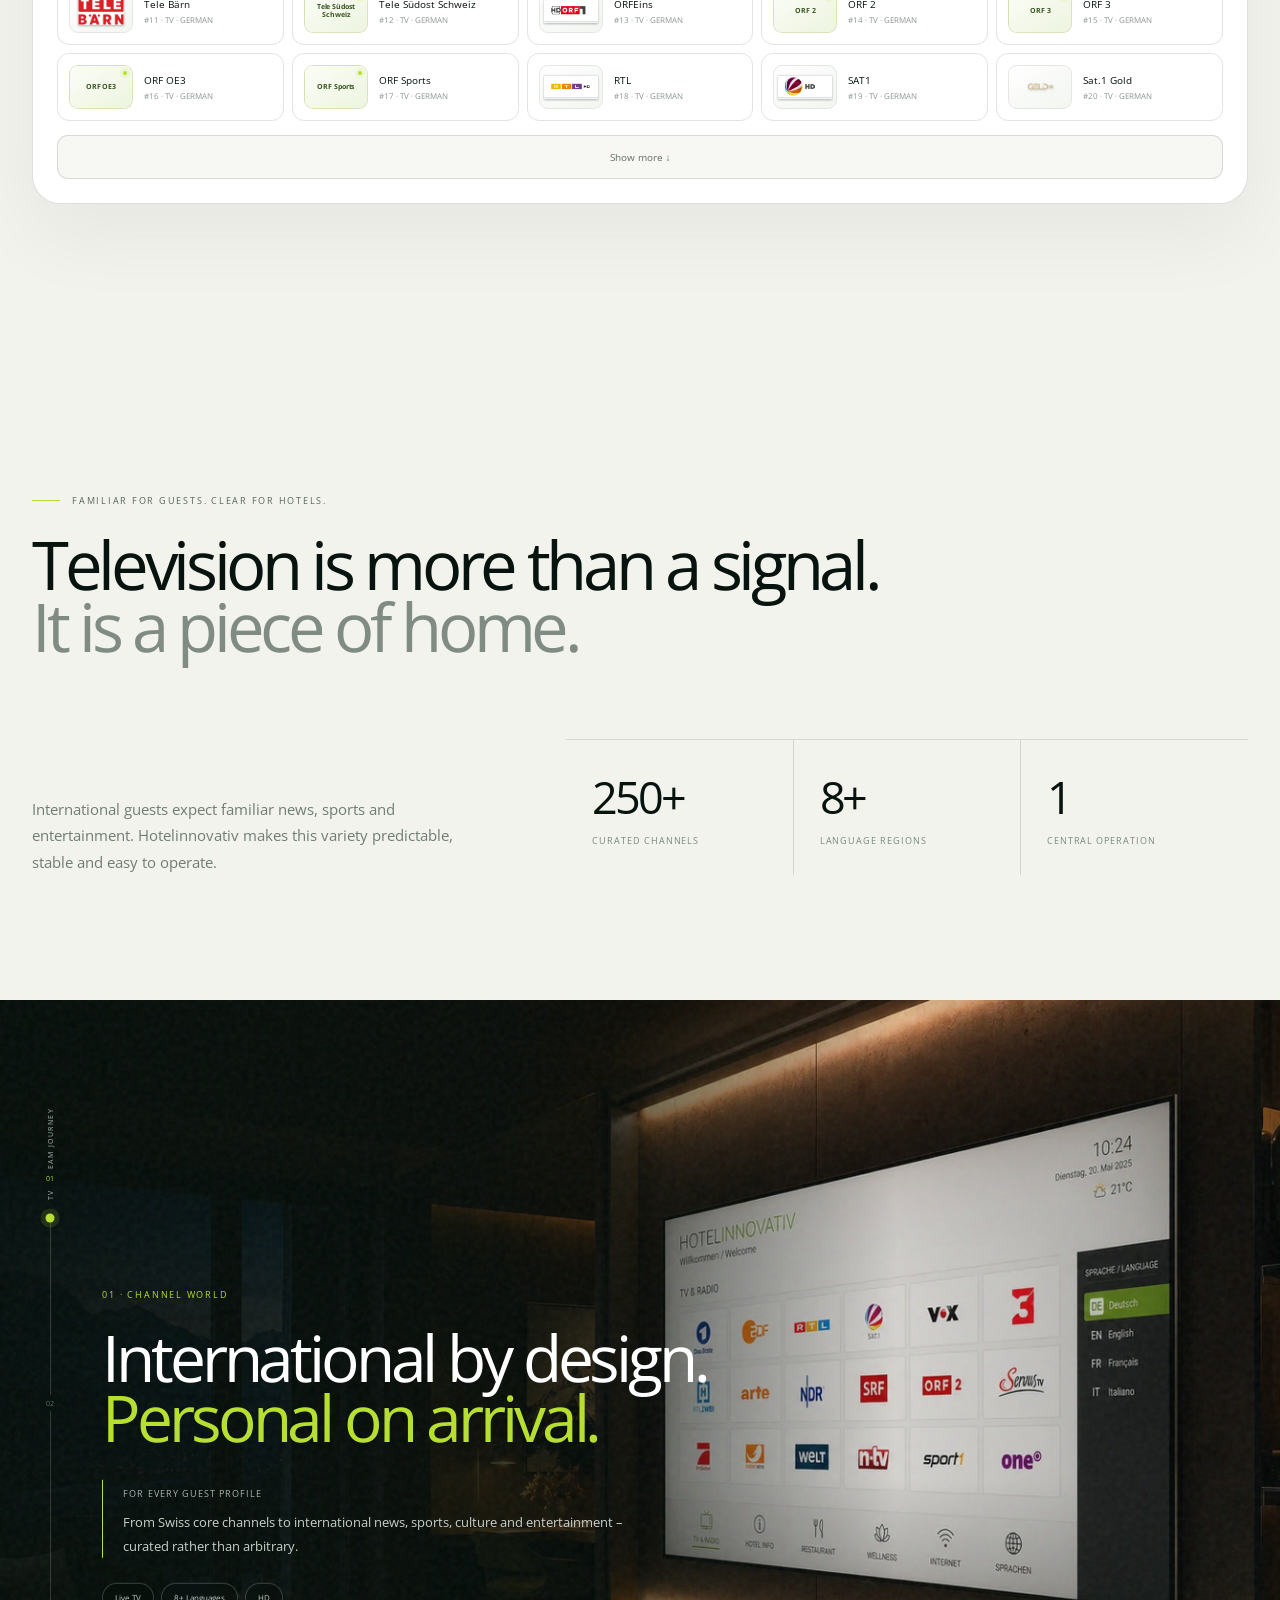
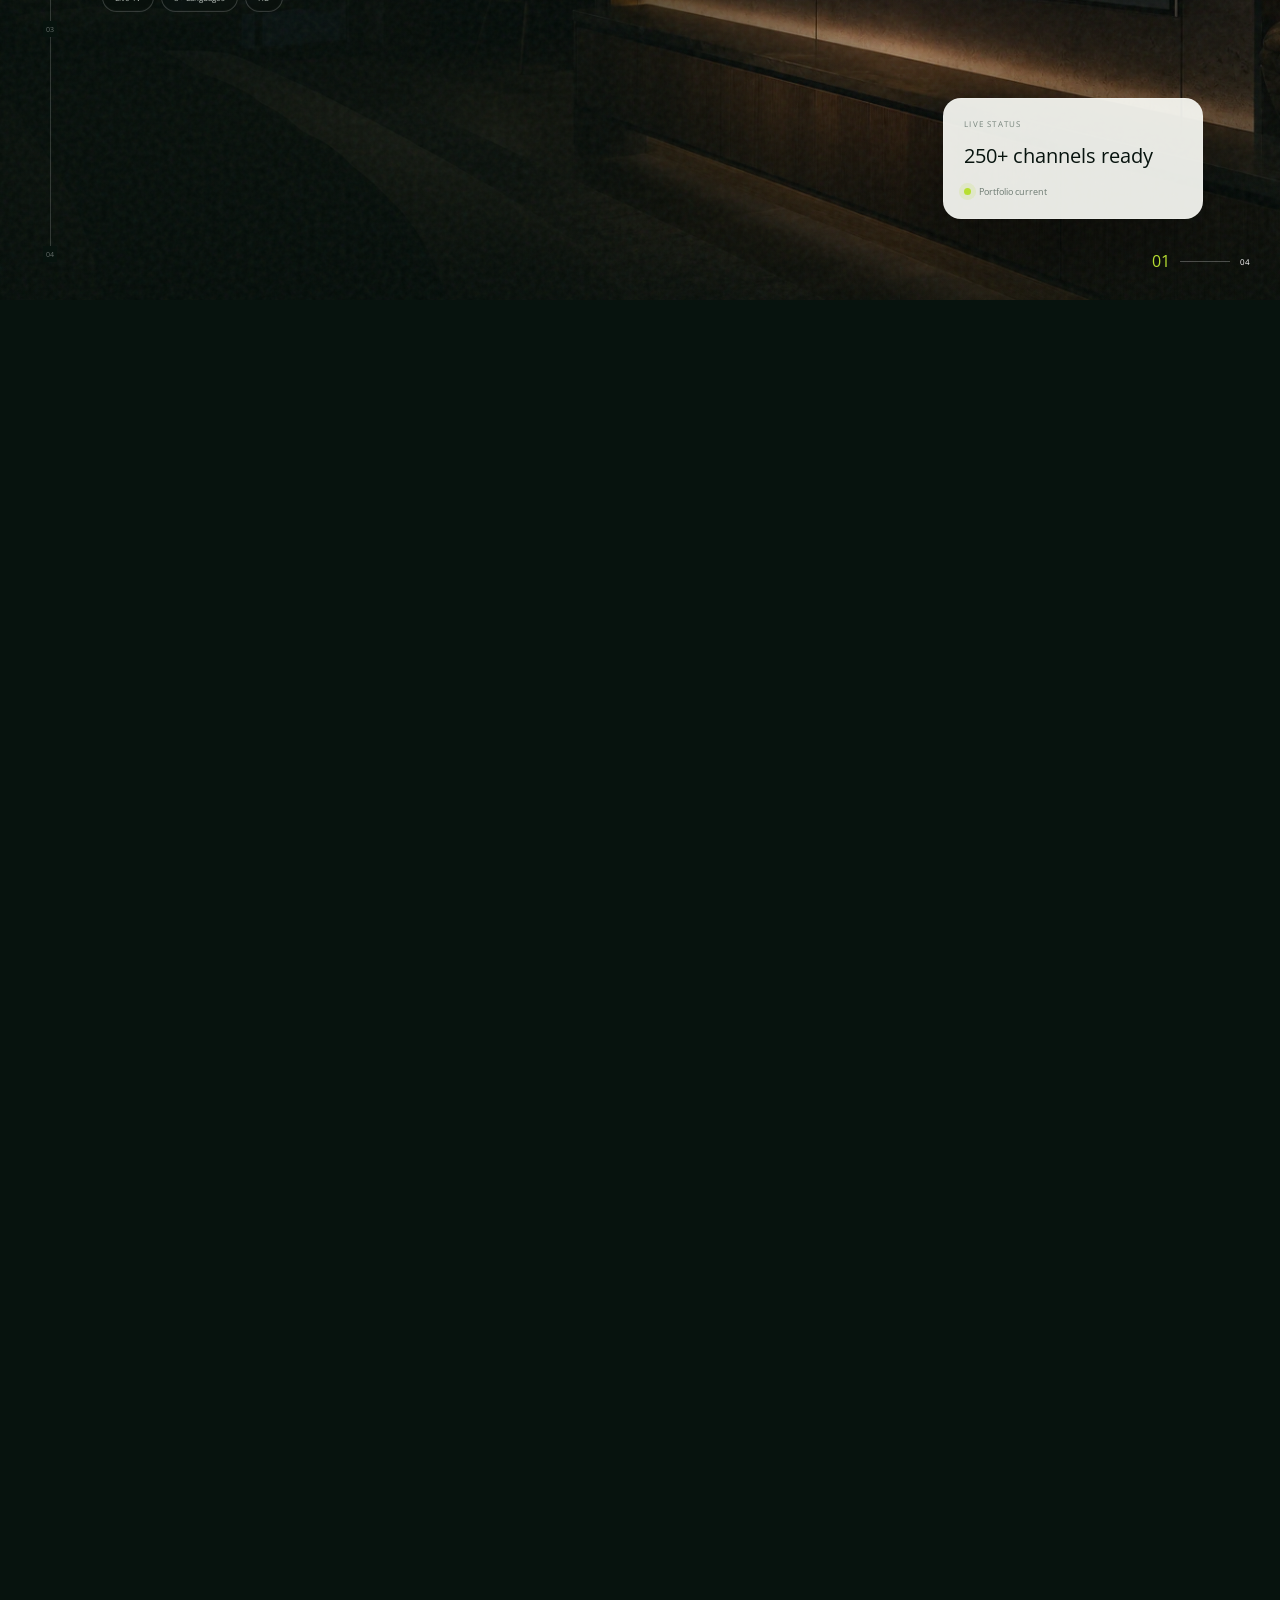
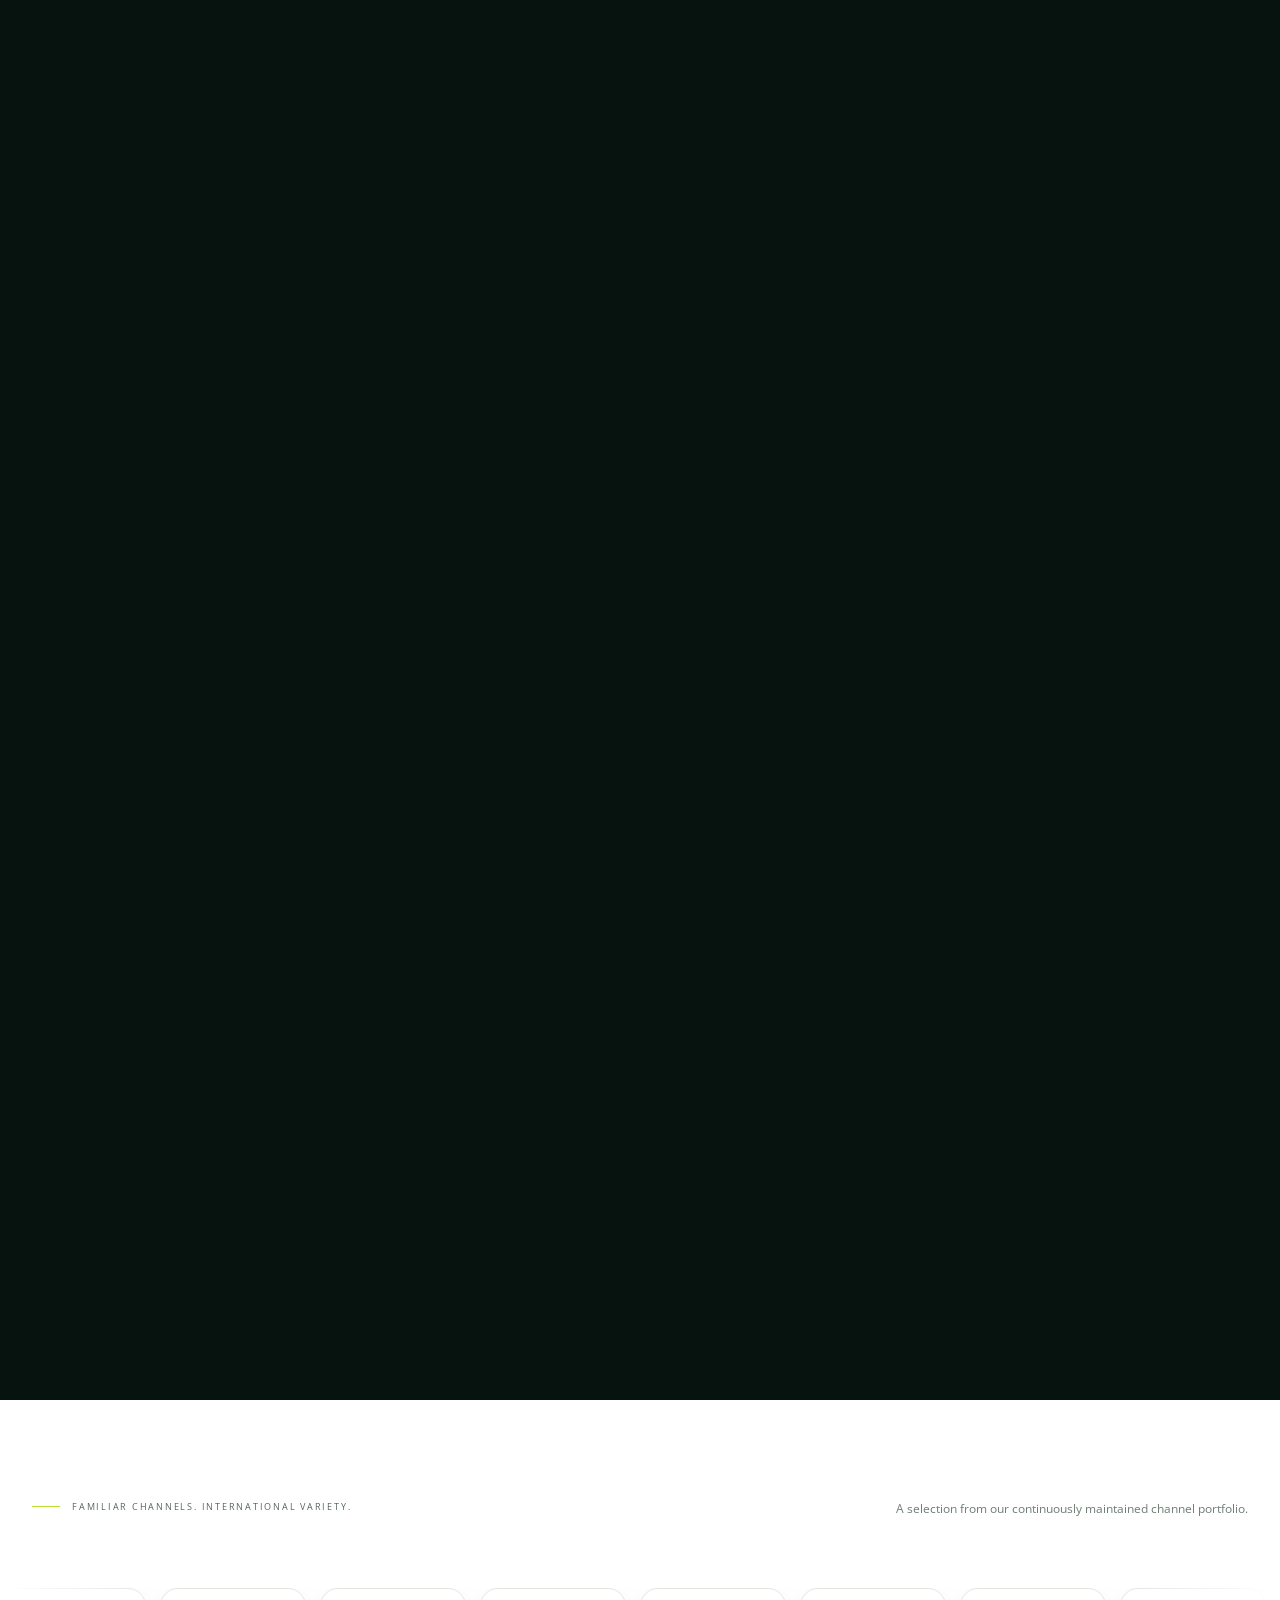
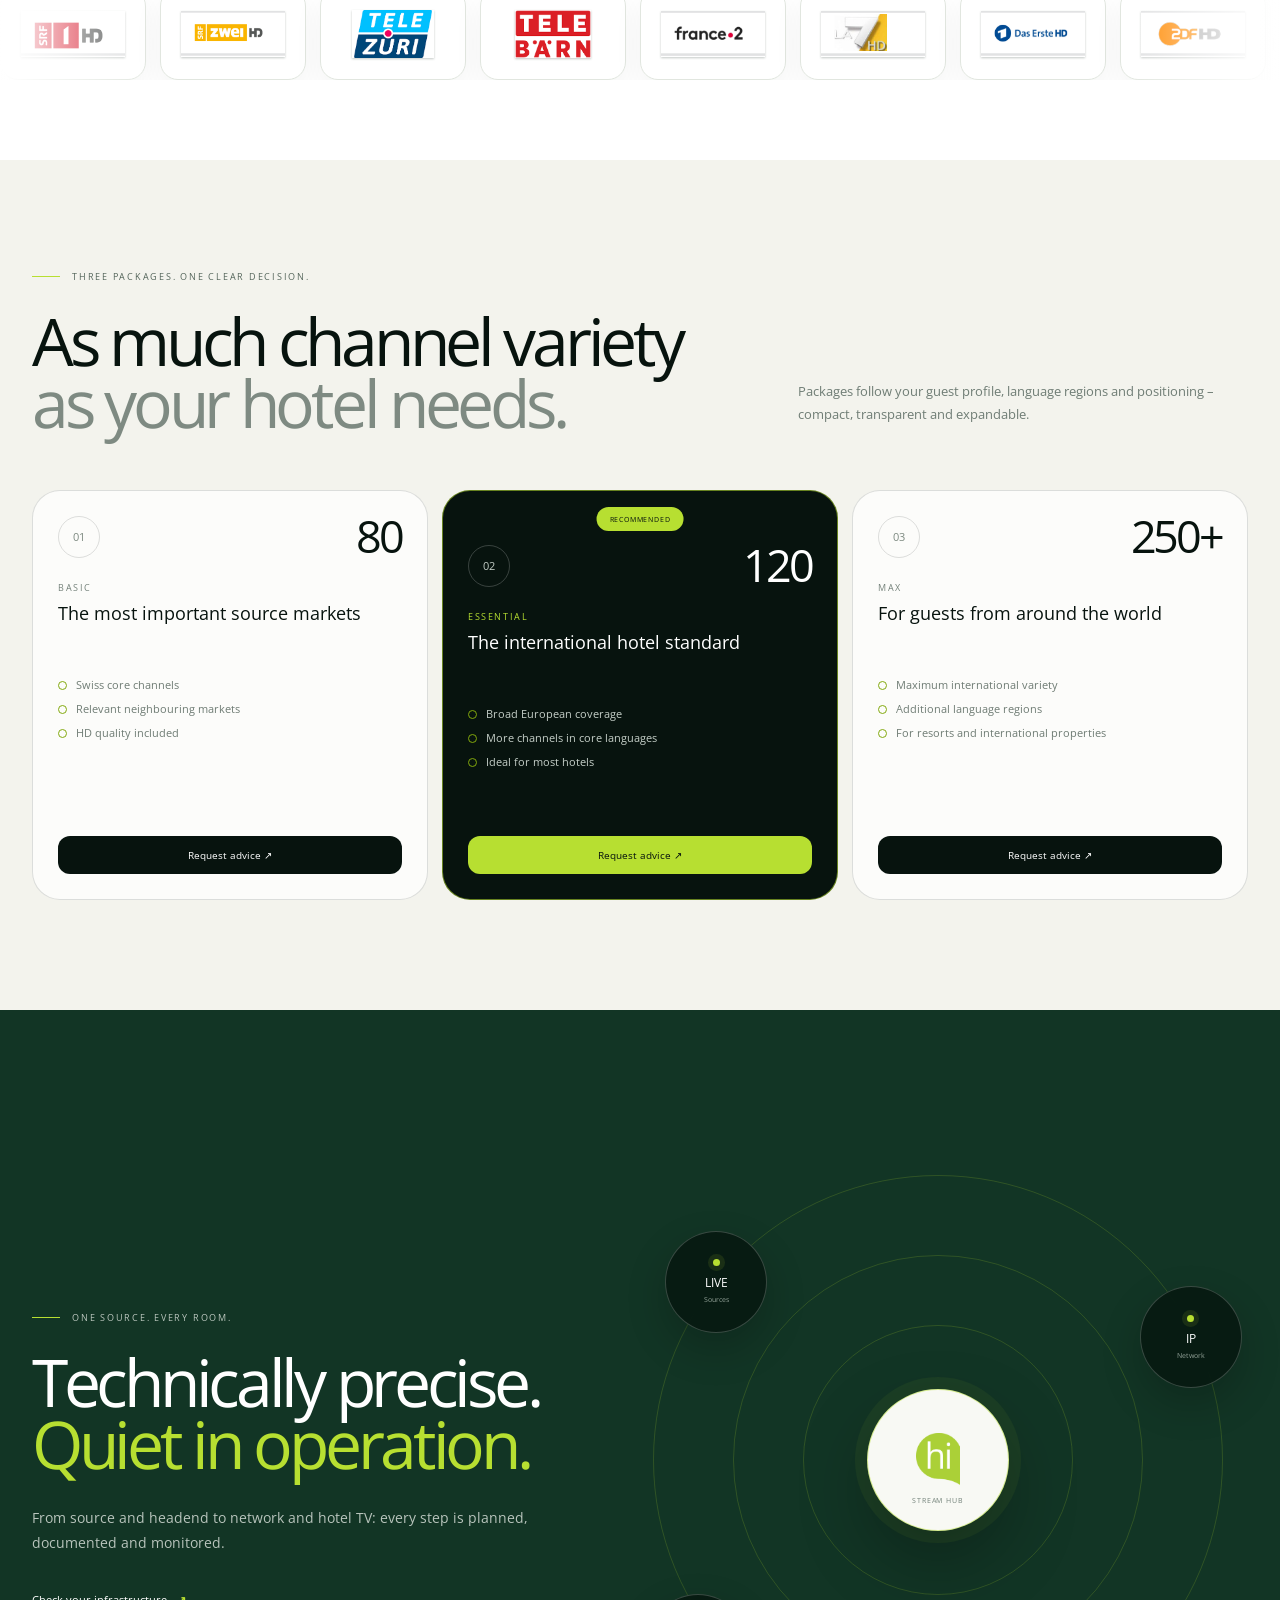
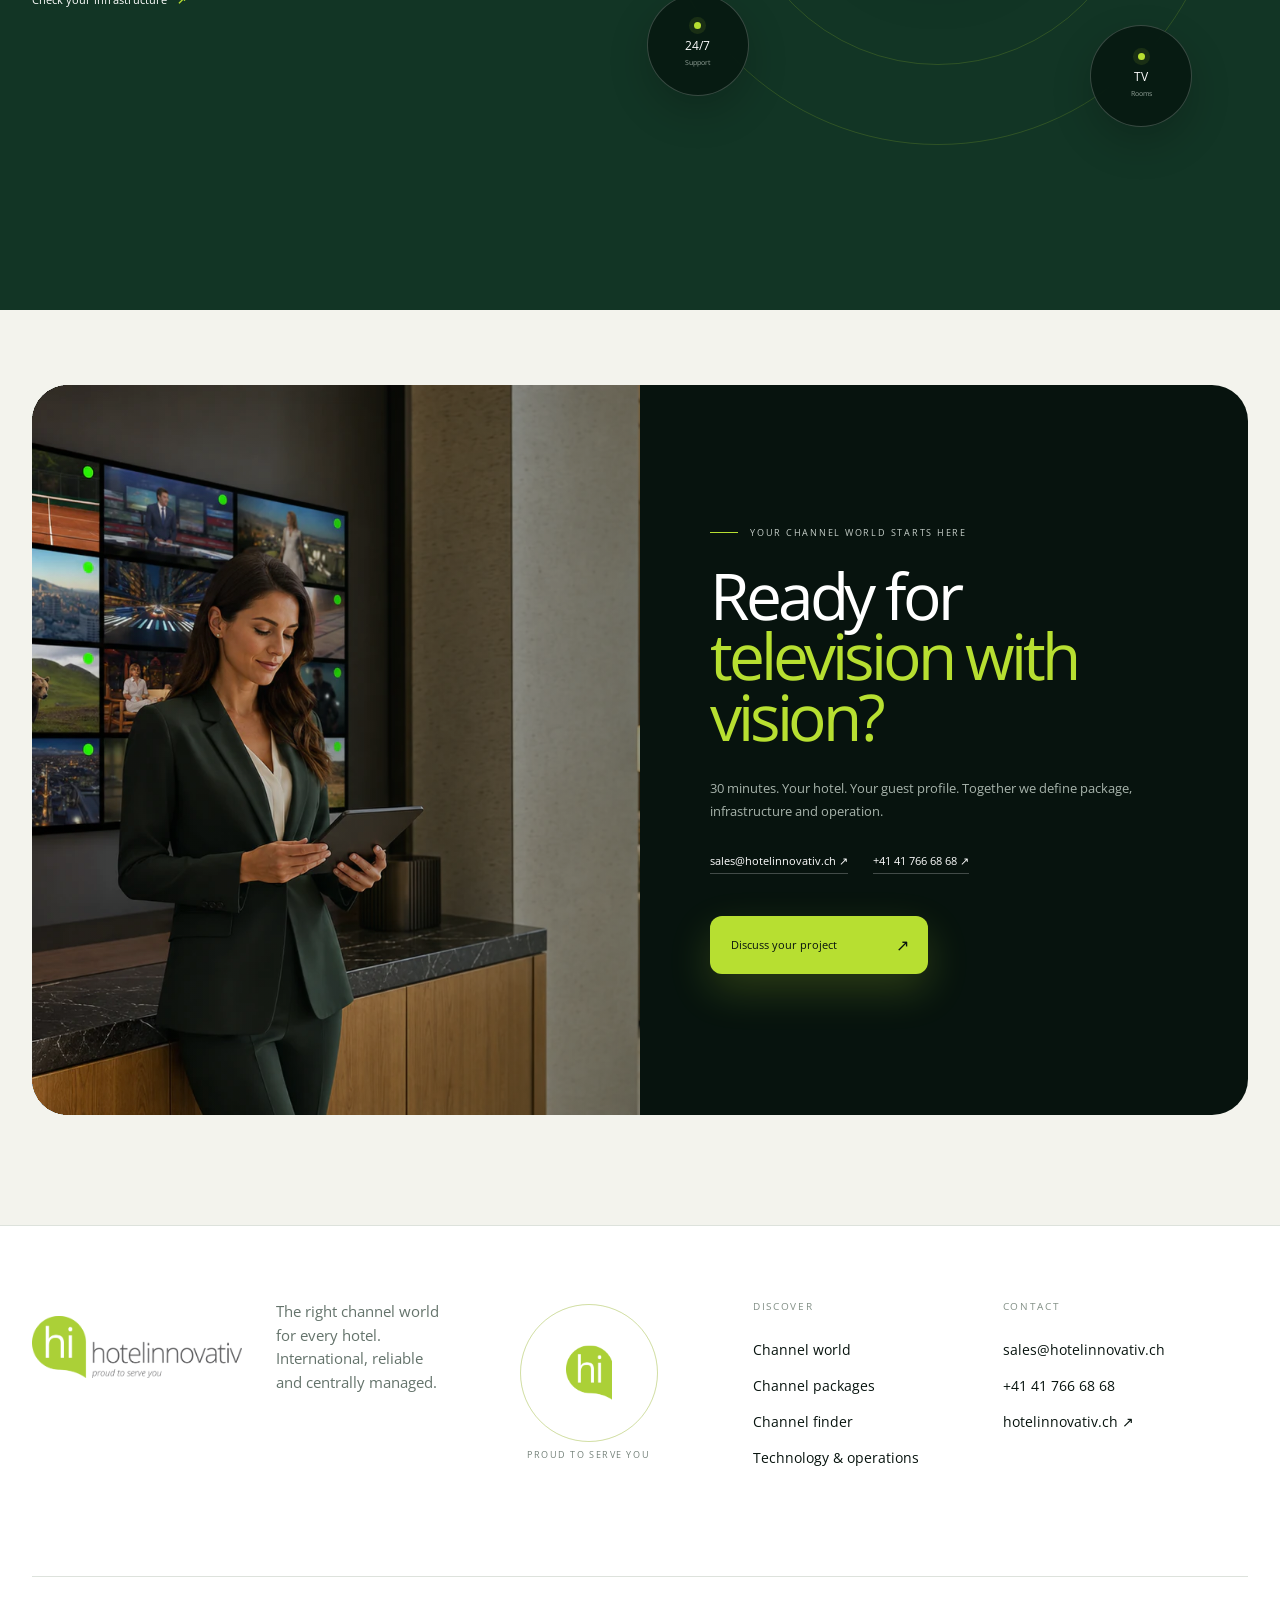
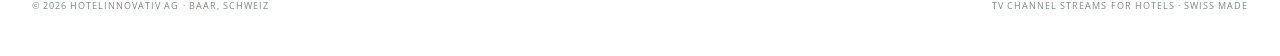
==== commit 5d05398d: "Add resilient channel logo fallbacks" ====
--- a/en/index.html
+++ b/en/index.html
@@ -13,7 +13,7 @@
   <link rel="preconnect" href="https://fonts.googleapis.com">
   <link rel="preconnect" href="https://fonts.gstatic.com" crossorigin>
   <link href="https://fonts.googleapis.com/css2?family=Open+Sans:wght@400&display=swap" rel="stylesheet">
-  <link rel="stylesheet" href="/assets/streams-premium.css?v=20260825-official2">
+  <link rel="stylesheet" href="/assets/streams-premium.css?v=20260825-logos3">
 </head>
 <body>
   <div class="page-progress" aria-hidden="true"><i></i></div>
@@ -246,7 +246,7 @@
     </div>
   </footer>
 
-  <script src="/assets/channels-data.js?v=20260825-lineup1"></script>
-  <script src="/assets/streams-premium.js?v=20260825-official2"></script>
+  <script src="/assets/channels-data.js?v=20260825-logos3"></script>
+  <script src="/assets/streams-premium.js?v=20260825-logos3"></script>
 </body>
 </html>
--- a/assets/streams-premium.css
+++ b/assets/streams-premium.css
@@ -239,7 +239,10 @@
   width: 146px; height: 92px; padding: 20px; display: grid; place-items: center;
   border: 1px solid #e1e6df; border-radius: 18px; background: #fff; box-shadow: 0 10px 30px rgba(16,30,21,.05);
 }
-.channel-logo img { max-width: 96px; max-height: 44px; object-fit: contain; }
+.channel-logo img { max-width: 104px; max-height: 48px; object-fit: contain; filter: drop-shadow(0 1px 1px rgba(8,28,18,.24)); }
+.channel-logo-wordmark { display: none; max-width: 108px; color: #173428; font-size: .68rem; font-weight: 700; line-height: 1.08; text-align: center; }
+.channel-logo.is-fallback img { display: none; }
+.channel-logo.is-fallback .channel-logo-wordmark { display: block; }
 
 .packages { padding: 110px 0; }
 .section-heading { display: grid; grid-template-columns: 1.2fr .8fr; gap: 90px; align-items: end; }
@@ -289,11 +292,18 @@
 .channel-grid { display: grid; grid-template-columns: repeat(5,1fr); gap: 8px; padding-top: 16px; }
 .channel-card { min-height: 68px; padding: 9px 11px; display: flex; align-items: center; gap: 11px; border: 1px solid #e0e5df; border-radius: 12px; background: #fff; transition: .25s ease; }
 .channel-card:hover { border-color: rgba(129,164,0,.5); transform: translateY(-2px); box-shadow: 0 9px 25px rgba(18,33,23,.07); }
-.channel-card-logo { width: 54px; height: 42px; flex: 0 0 auto; display: grid; place-items: center; border-radius: 8px; background: #f7f8f4; }
-.channel-card-logo img { max-width: 44px; max-height: 25px; object-fit: contain; }
-.channel-card-logo span { color: #6e7c73; font-size: .6rem; }
-.channel-card-logo.is-fallback { border: 1px solid rgba(129,164,0,.22); background: linear-gradient(145deg,#fbfcf8,#eef4e3); }
-.channel-card-logo.is-fallback span { color: #527007; font-weight: 700; letter-spacing: .06em; }
+.channel-card-logo { width: 64px; height: 44px; flex: 0 0 auto; display: grid; place-items: center; overflow: hidden; border: 1px solid #e4e8e2; border-radius: 9px; background: linear-gradient(145deg,#fff,#f2f5f0); }
+.channel-card-logo img { grid-area: 1/1; max-width: 54px; max-height: 29px; object-fit: contain; filter: drop-shadow(0 1px 1px rgba(8,28,18,.3)); }
+.channel-wordmark { grid-area: 1/1; width: 100%; height: 100%; padding: 5px; display: none; place-items: center; position: relative; overflow: hidden; color: #173428; background: linear-gradient(145deg,#fbfdf7,#edf4df); text-align: center; }
+.channel-wordmark::before { content: ""; width: 4px; height: 4px; position: absolute; top: 5px; right: 5px; border-radius: 50%; background: var(--lime); box-shadow: 0 0 0 3px rgba(183,223,49,.14); }
+.channel-wordmark b { max-width: 52px; display: -webkit-box; overflow: hidden; -webkit-box-orient: vertical; -webkit-line-clamp: 2; color: #385522; font-size: .46rem; font-weight: 700; line-height: 1.04; letter-spacing: -.01em; text-wrap: balance; }
+.channel-card-logo.is-fallback { border-color: rgba(129,164,0,.28); }
+.channel-card-logo.is-fallback img { display: none; }
+.channel-card-logo.is-fallback .channel-wordmark { display: grid; }
+.channel-wordmark--fr { background: linear-gradient(145deg,#fbfdf7,#eef3ea); }
+.channel-wordmark--it { background: linear-gradient(145deg,#fff,#f0f4ec); }
+.channel-wordmark--en { background: linear-gradient(145deg,#fbfcff,#edf2ee); }
+.channel-wordmark--ar { background: linear-gradient(145deg,#fffdf8,#f2f0e7); }
 .channel-card--radio .channel-card-logo { background: linear-gradient(145deg,#f8faef,#eef5da); }
 .channel-card--radio:hover { border-color: rgba(183,223,49,.75); }
 .channel-card-copy { min-width: 0; display: flex; flex-direction: column; }
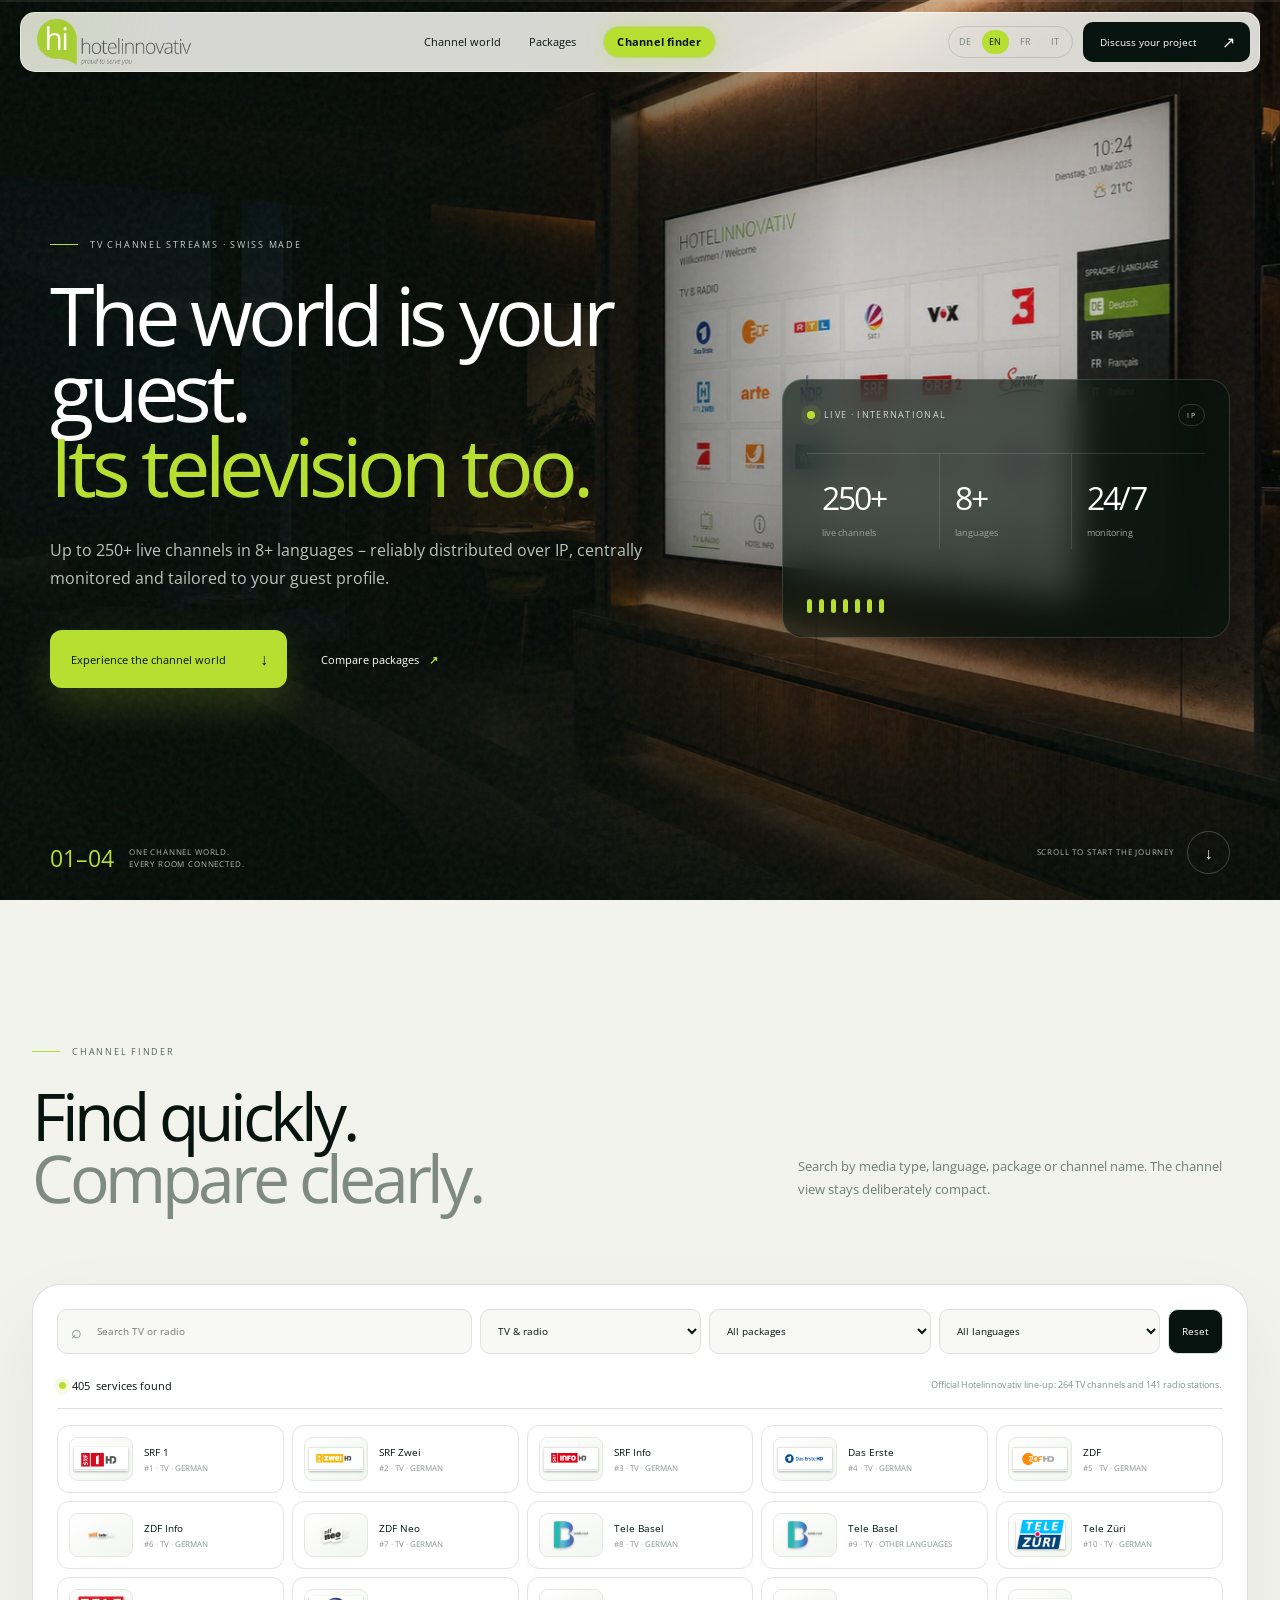
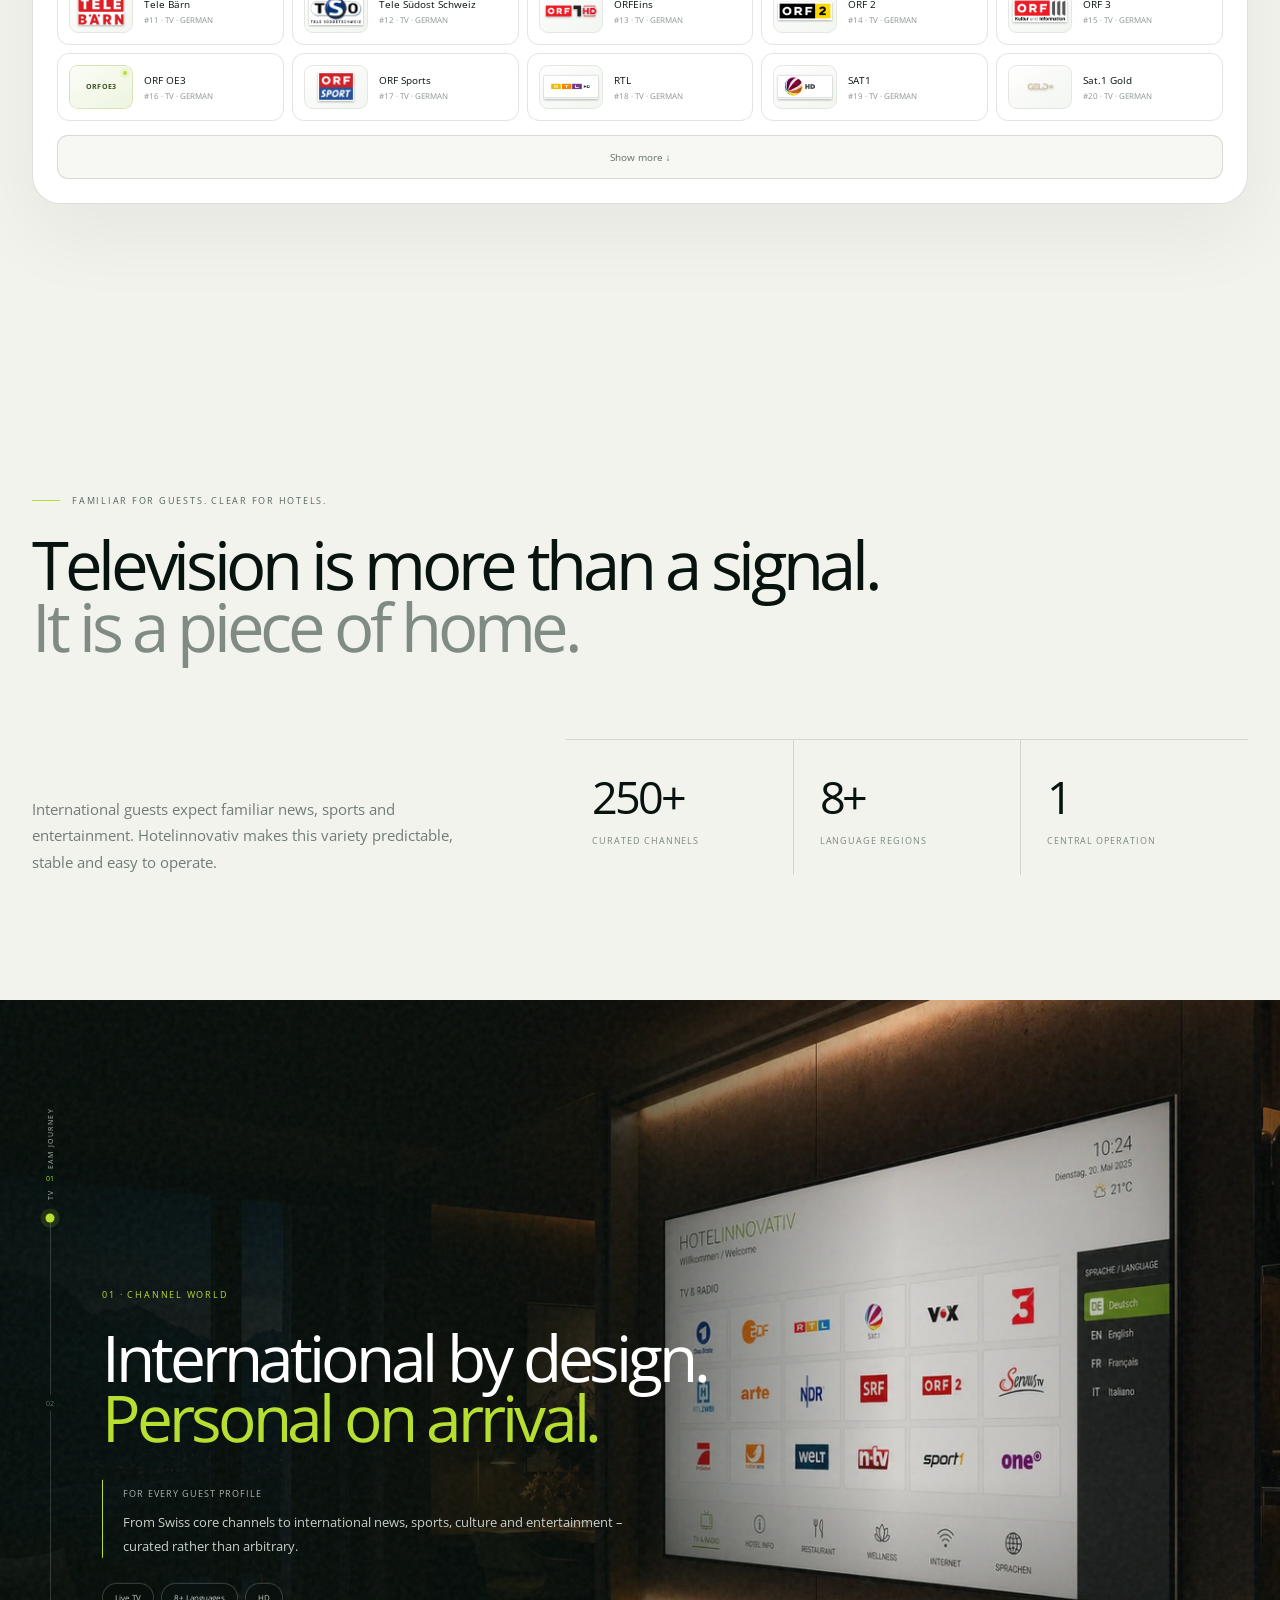
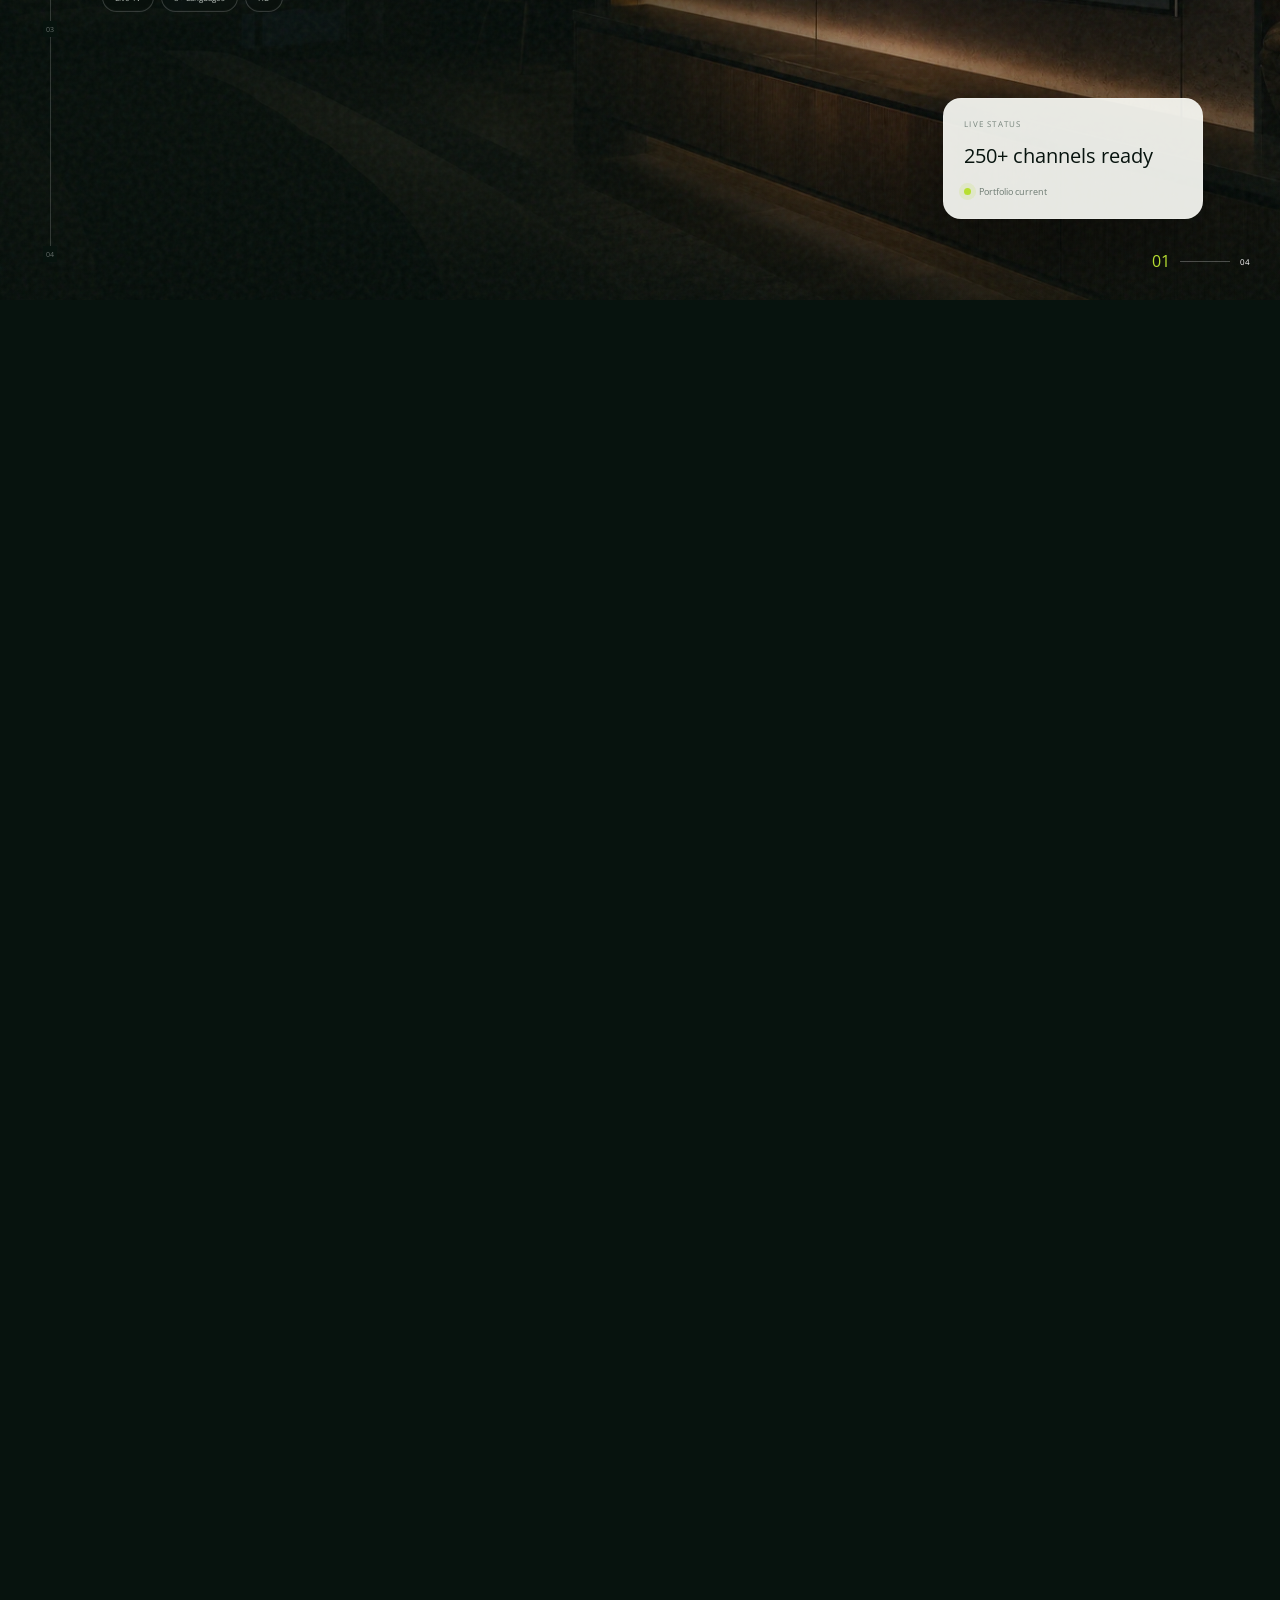
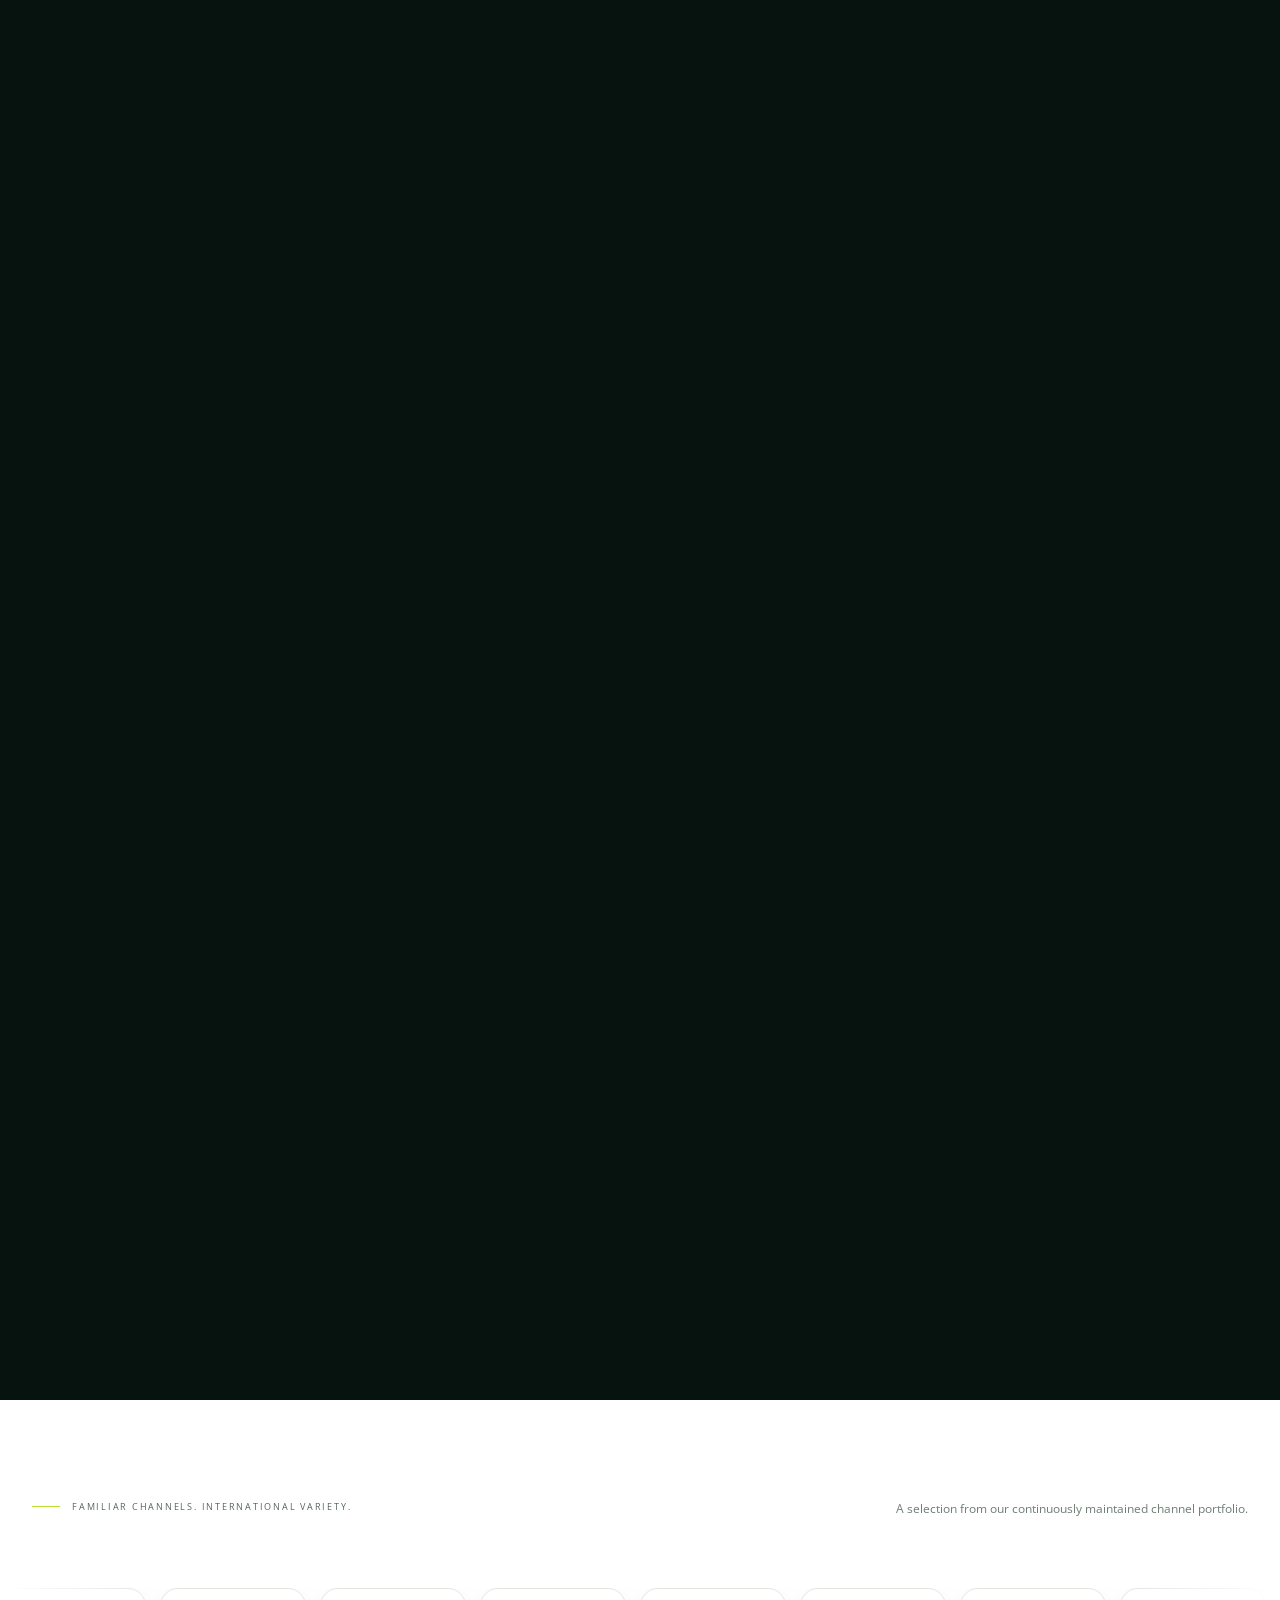
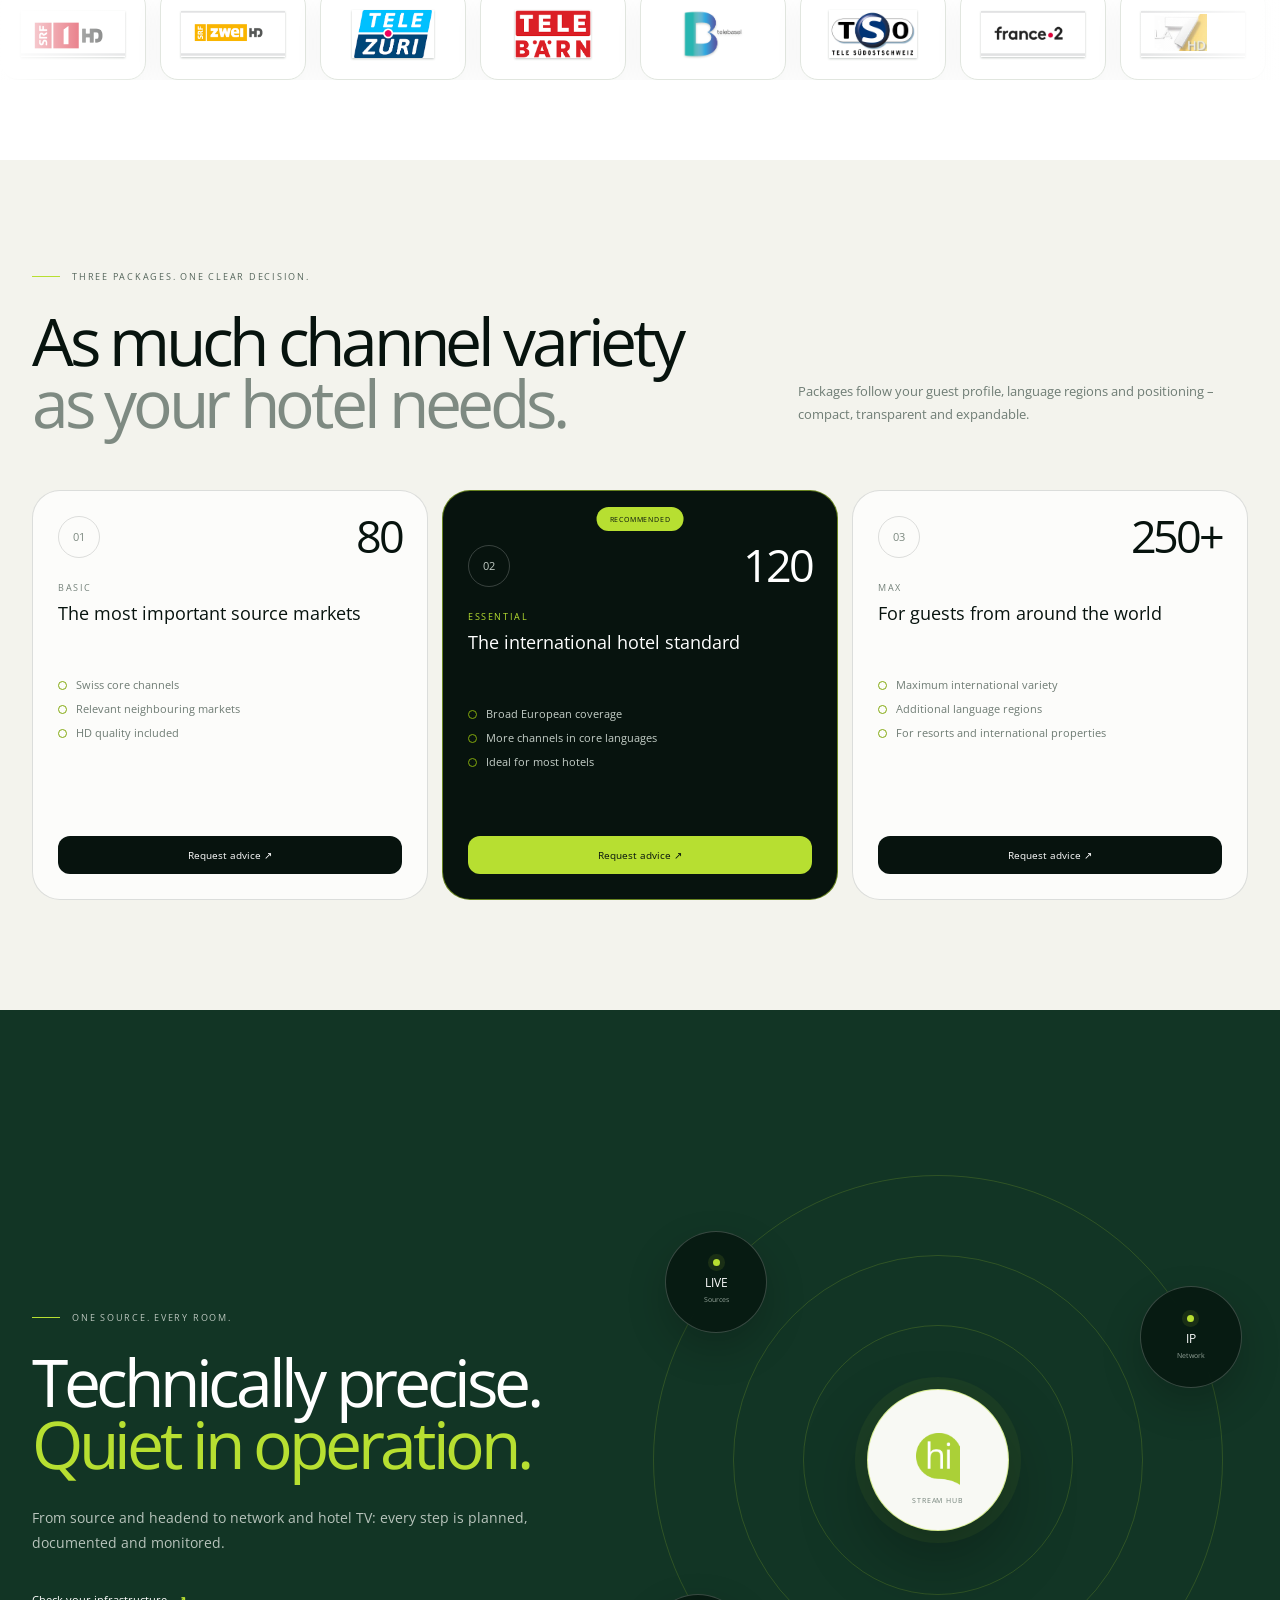
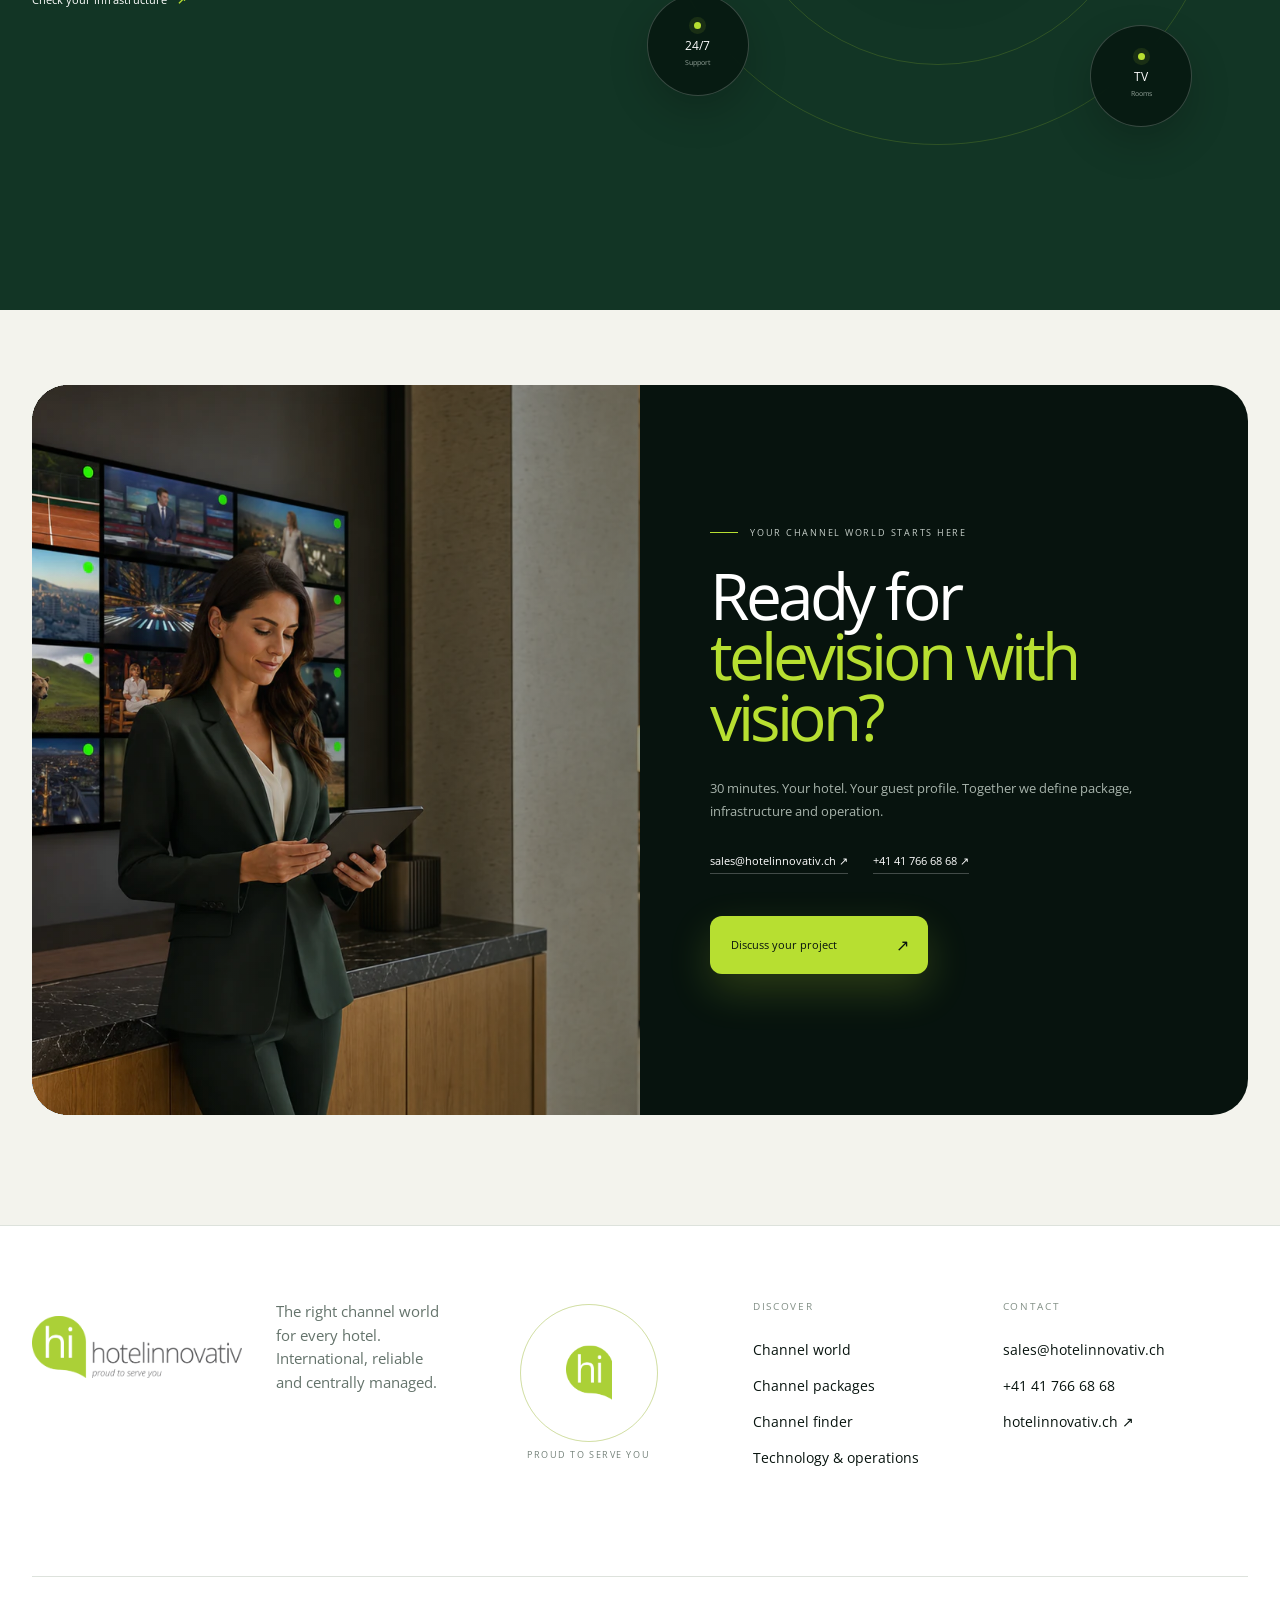
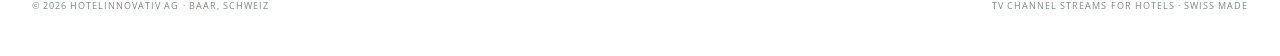
==== commit 047c98bf: "Expand verified channel logos and simplify finder" ====
--- a/en/index.html
+++ b/en/index.html
@@ -13,7 +13,7 @@
   <link rel="preconnect" href="https://fonts.googleapis.com">
   <link rel="preconnect" href="https://fonts.gstatic.com" crossorigin>
   <link href="https://fonts.googleapis.com/css2?family=Open+Sans:wght@400&display=swap" rel="stylesheet">
-  <link rel="stylesheet" href="/assets/streams-premium.css?v=20260825-logos3">
+  <link rel="stylesheet" href="/assets/streams-premium.css?v=20260825-logos5">
 </head>
 <body>
   <div class="page-progress" aria-hidden="true"><i></i></div>
@@ -73,7 +73,7 @@
     <section id="finder" class="finder section-shell">
       <div class="section-heading">
         <div><p class="eyebrow reveal"><span></span><b data-i18n="finderEyebrow">Senderfinder</b></p><h2 class="reveal" data-i18n-html="finderTitle">Schnell finden.<br><em>Klar vergleichen.</em></h2></div>
-        <p class="reveal" data-i18n="finderLead">Durchsuchen Sie das Portfolio nach Sprache, Kategorie und Paket. Die Senderdarstellung bleibt bewusst kompakt.</p>
+        <p class="reveal" data-i18n="finderLead">Search by media type, language, package or channel name. The channel view stays deliberately compact.</p>
       </div>
       <div class="finder-panel reveal">
         <div class="finder-filters">
@@ -81,7 +81,6 @@
           <select id="typeFilter" aria-label="Media type"><option value="" data-i18n="typeAll">TV & radio</option><option value="tv" data-i18n="typeTV">TV channels</option><option value="radio" data-i18n="typeRadio">Radio stations</option></select>
           <select id="packageFilter" aria-label="Paket"><option value="" data-i18n="packageAll">Alle Pakete</option><option value="basic">Basic</option><option value="essential">Essential</option><option value="max">Max</option></select>
           <select id="languageFilter" aria-label="Sprache"><option value="" data-i18n="langAll">Alle Sprachen</option></select>
-          <select id="categoryFilter" aria-label="Kategorie"><option value="" data-i18n="categoryAll">Alle Kategorien</option></select>
           <button id="resetFilters" type="button" data-i18n="reset">Zurücksetzen</button>
         </div>
         <div class="finder-summary"><span><i></i><b id="resultCount">0</b> <span id="resultLabel">services found</span></span><small data-i18n="finderHint">Official Hotelinnovativ line-up: 264 TV channels and 141 radio stations.</small></div>
@@ -246,7 +245,7 @@
     </div>
   </footer>
 
-  <script src="/assets/channels-data.js?v=20260825-logos3"></script>
-  <script src="/assets/streams-premium.js?v=20260825-logos3"></script>
+  <script src="/assets/channels-data.js?v=20260825-logos5"></script>
+  <script src="/assets/streams-premium.js?v=20260825-logos5"></script>
 </body>
 </html>
--- a/assets/streams-premium.css
+++ b/assets/streams-premium.css
@@ -275,7 +275,7 @@
 
 .finder { padding: 145px 0; }
 .finder-panel { margin-top: 75px; padding: 24px; border: 1px solid var(--line); border-radius: 28px; background: #fff; box-shadow: 0 30px 80px rgba(18,33,23,.06); }
-.finder-filters { display: grid; grid-template-columns: 1.35fr repeat(4,minmax(110px,.72fr)) auto; gap: 8px; }
+.finder-filters { display: grid; grid-template-columns: 1.35fr repeat(3,minmax(110px,.72fr)) auto; gap: 8px; }
 .finder-filters > * { min-width: 0; }
 .finder-filters input, .finder-filters select, .finder-filters button {
   width: 100%; min-height: 45px; padding: 0 13px; border: 1px solid #dce2dc; border-radius: 10px; color: var(--ink); background: #f8f9f6; font-size: .65rem;
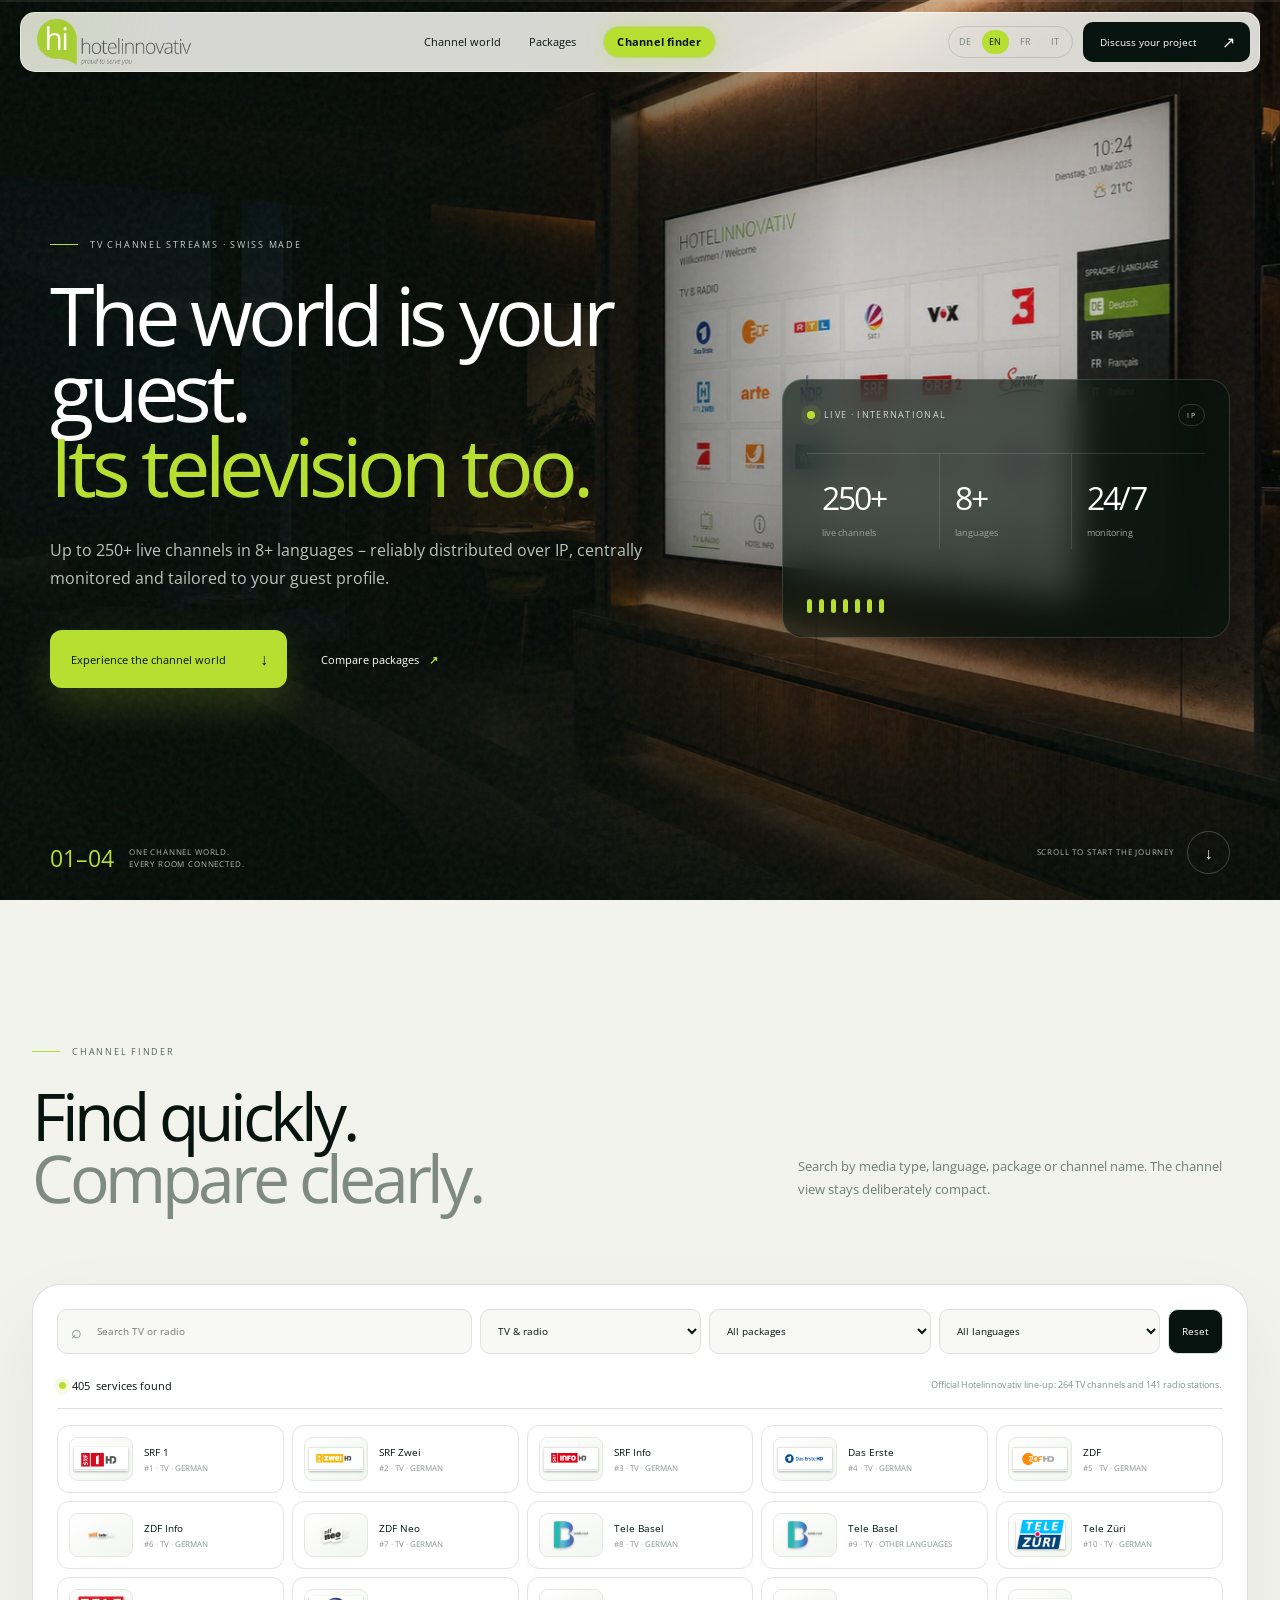
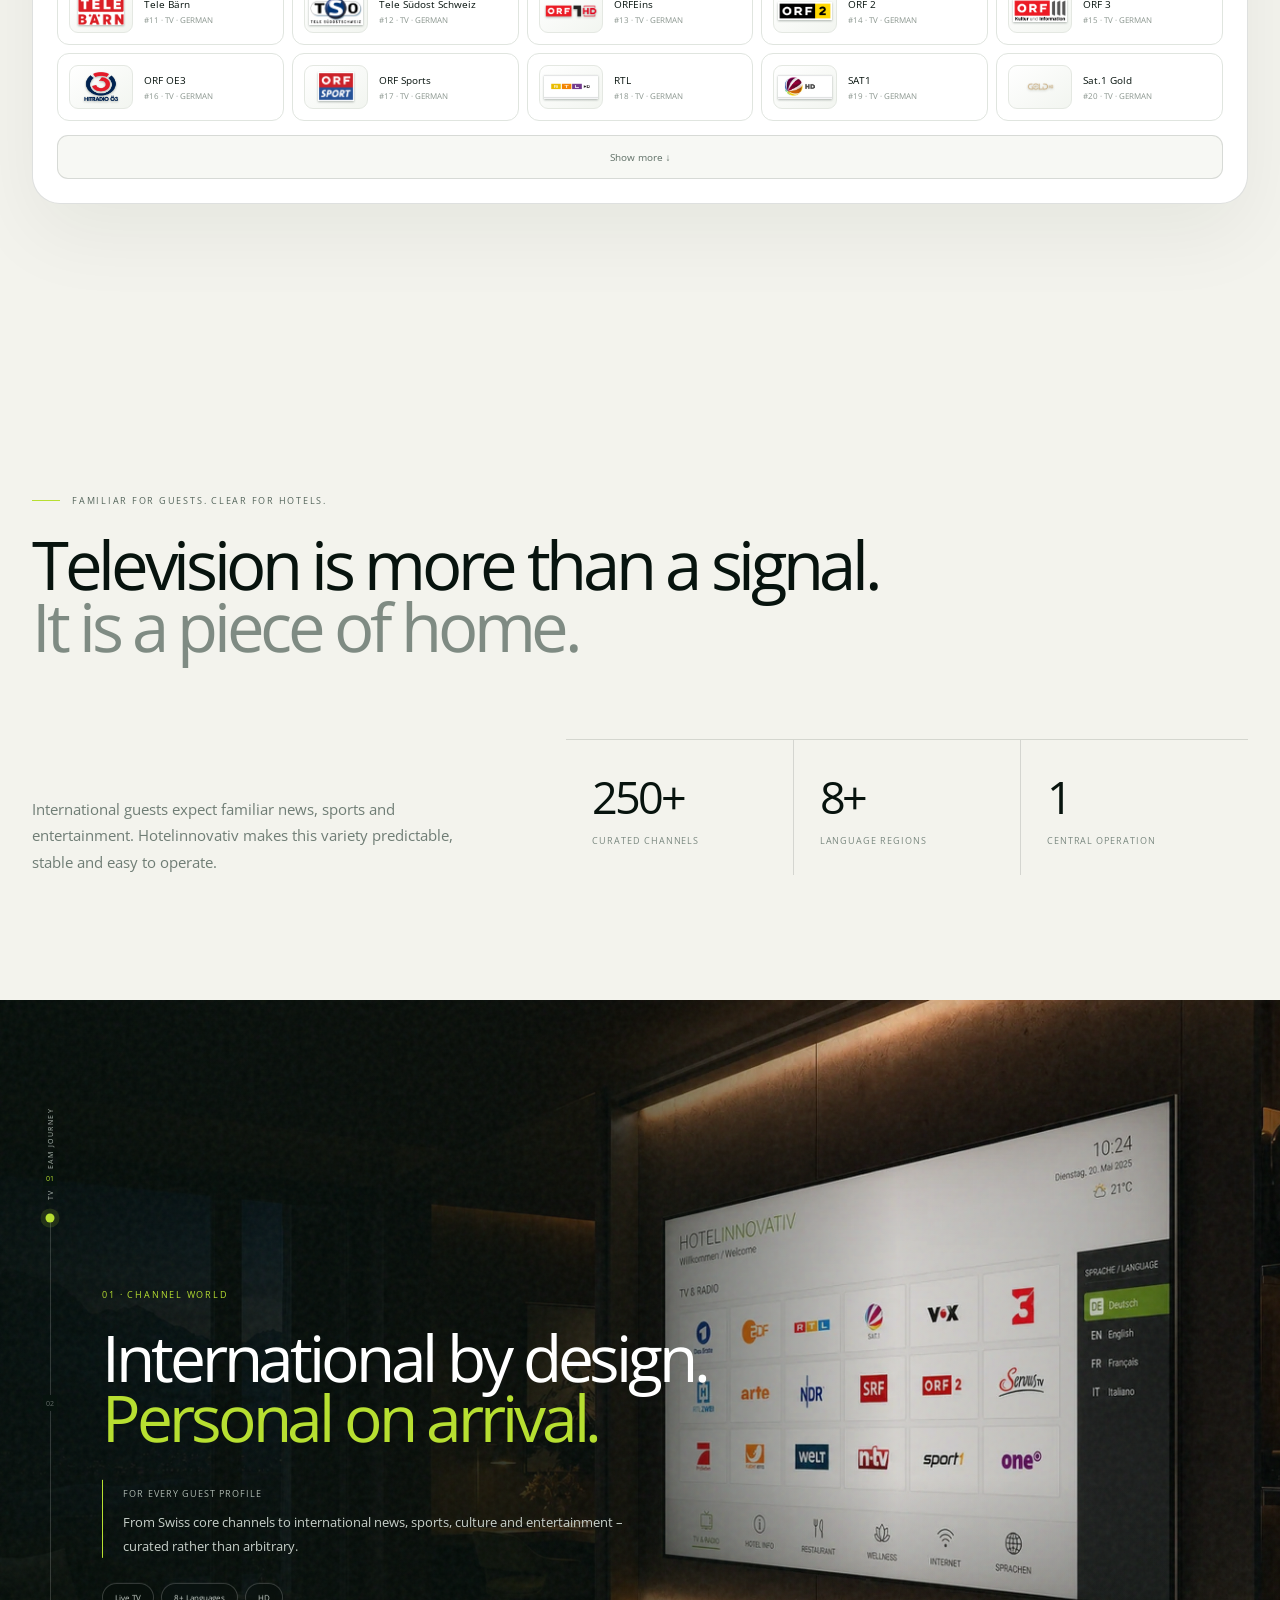
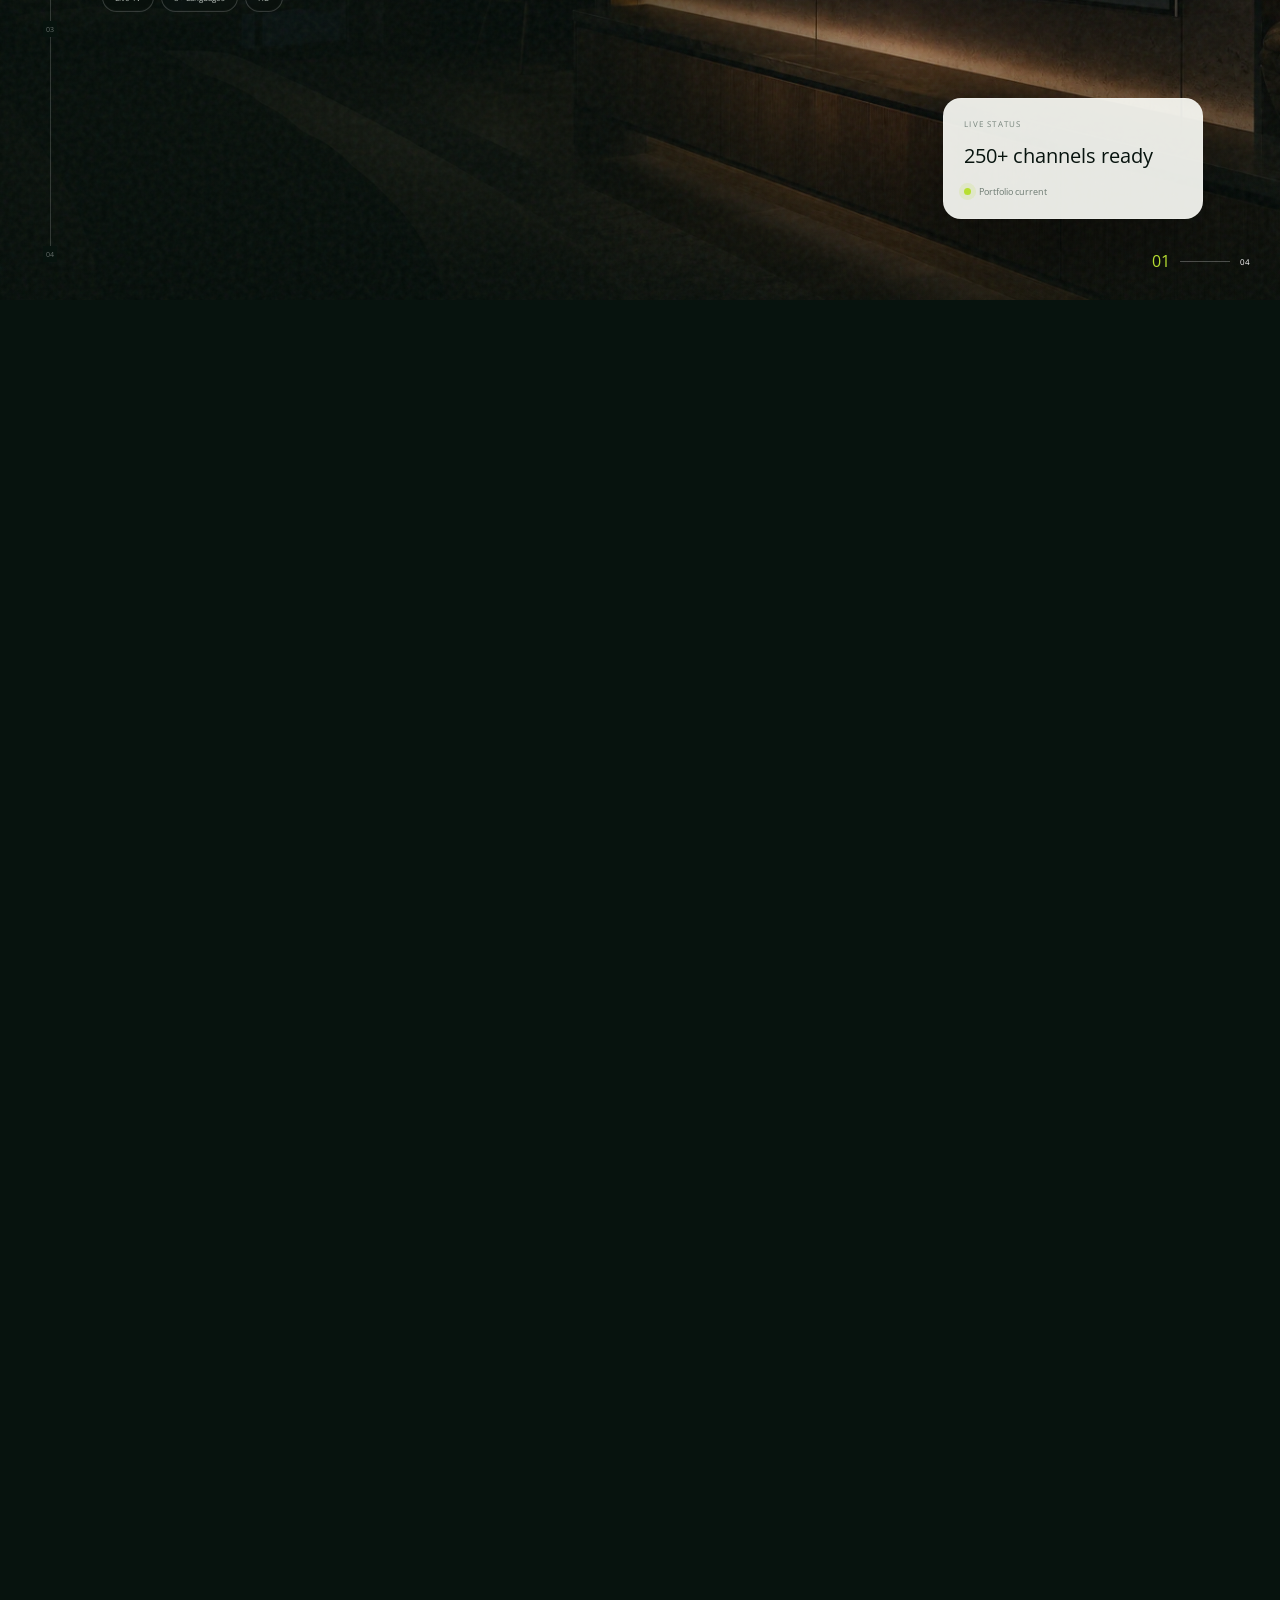
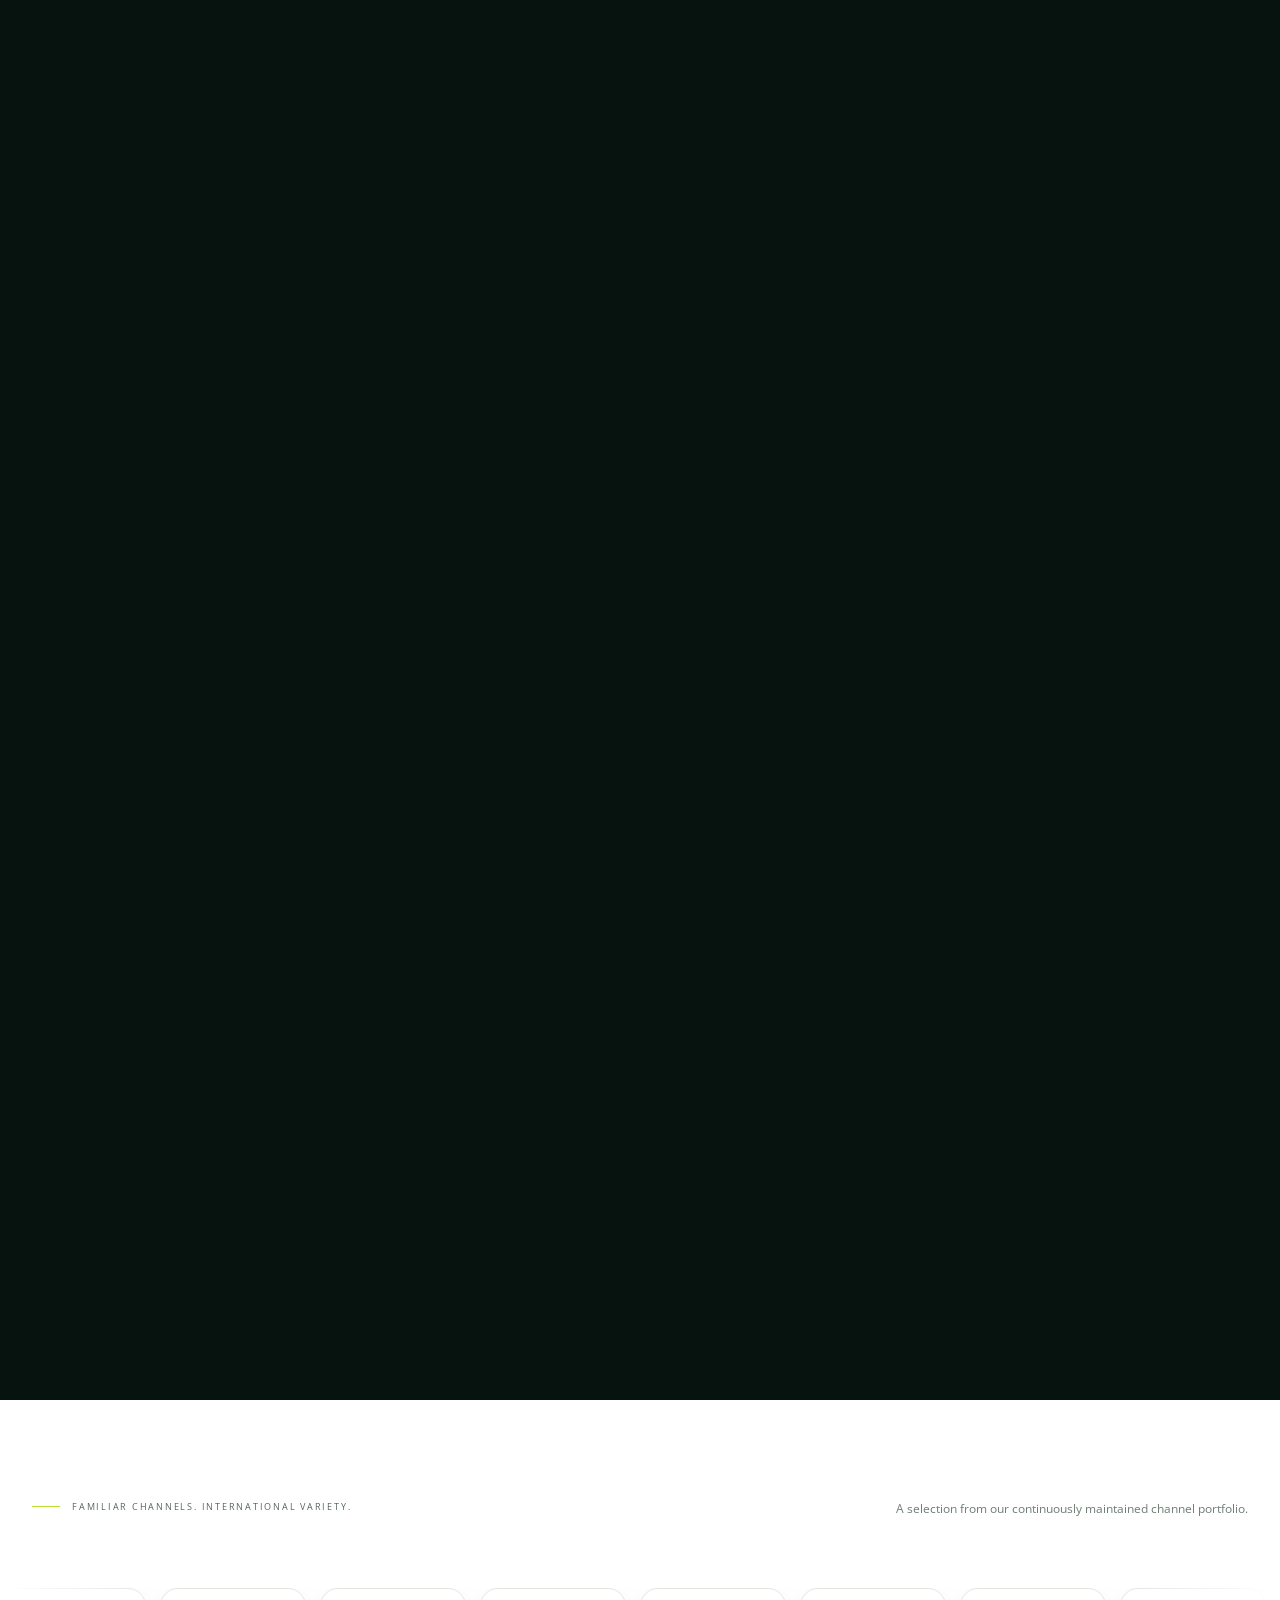
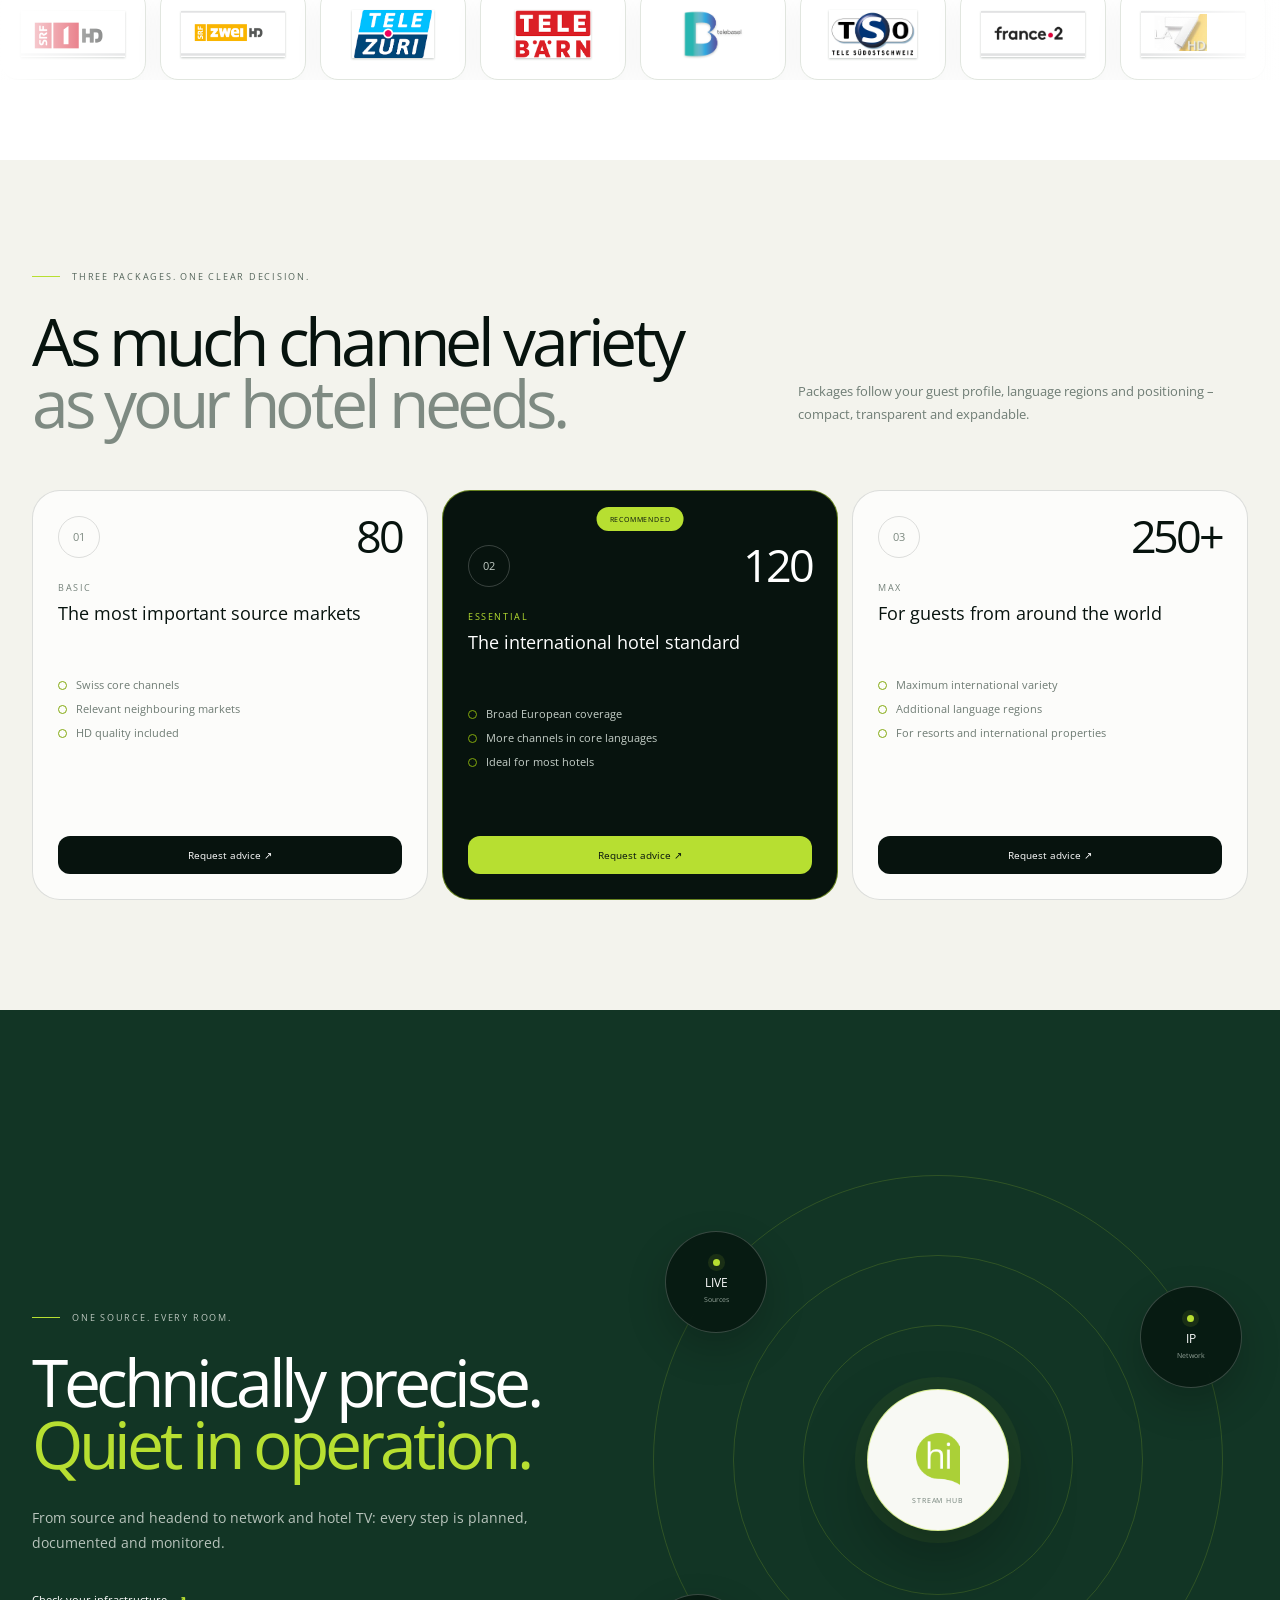
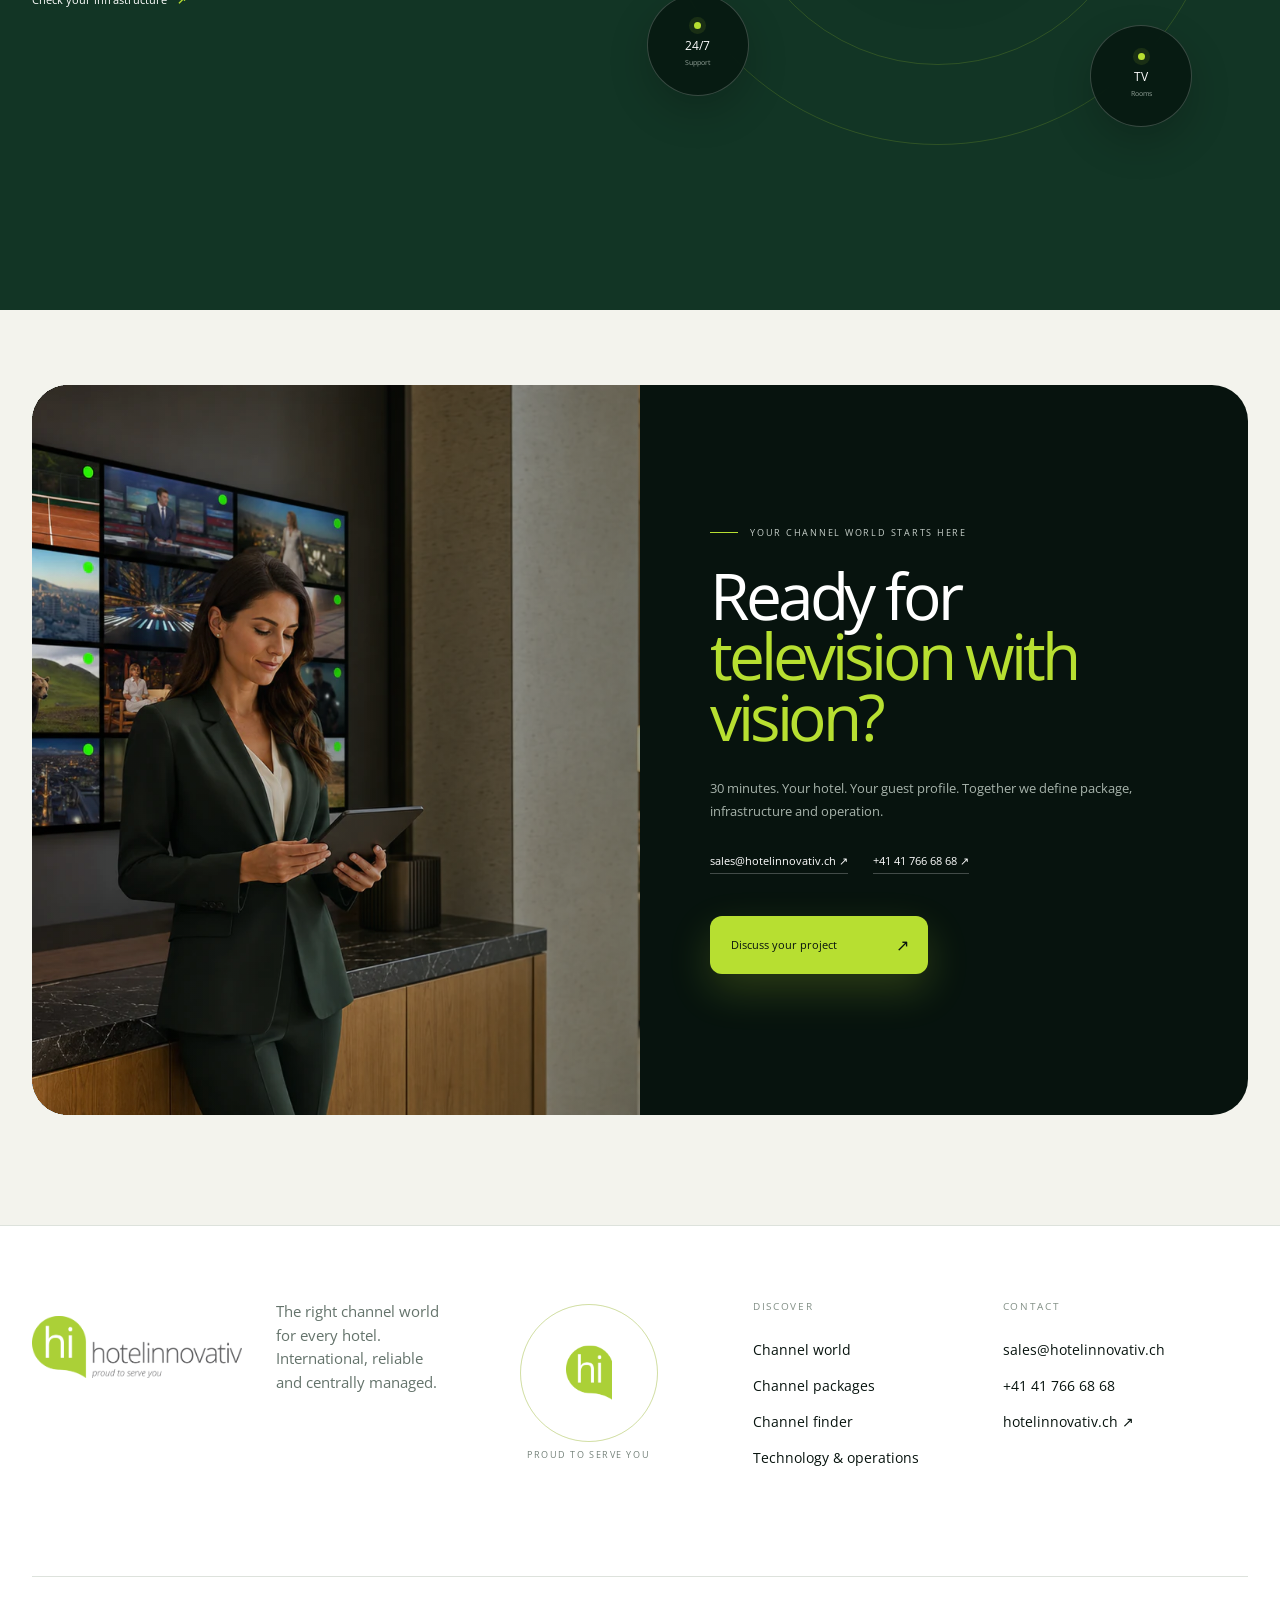
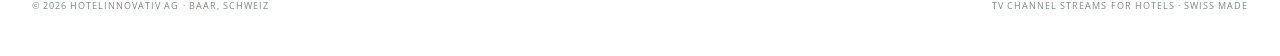
==== commit ad08433d: "Complete verified TV channel logos" ====
--- a/en/index.html
+++ b/en/index.html
@@ -13,7 +13,7 @@
   <link rel="preconnect" href="https://fonts.googleapis.com">
   <link rel="preconnect" href="https://fonts.gstatic.com" crossorigin>
   <link href="https://fonts.googleapis.com/css2?family=Open+Sans:wght@400&display=swap" rel="stylesheet">
-  <link rel="stylesheet" href="/assets/streams-premium.css?v=20260825-logos5">
+  <link rel="stylesheet" href="/assets/streams-premium.css?v=20260825-logos6">
 </head>
 <body>
   <div class="page-progress" aria-hidden="true"><i></i></div>
@@ -245,7 +245,7 @@
     </div>
   </footer>
 
-  <script src="/assets/channels-data.js?v=20260825-logos5"></script>
-  <script src="/assets/streams-premium.js?v=20260825-logos5"></script>
+  <script src="/assets/channels-data.js?v=20260825-logos6"></script>
+  <script src="/assets/streams-premium.js?v=20260825-logos6"></script>
 </body>
 </html>
--- a/assets/streams-premium.css
+++ b/assets/streams-premium.css
@@ -294,6 +294,8 @@
 .channel-card:hover { border-color: rgba(129,164,0,.5); transform: translateY(-2px); box-shadow: 0 9px 25px rgba(18,33,23,.07); }
 .channel-card-logo { width: 64px; height: 44px; flex: 0 0 auto; display: grid; place-items: center; overflow: hidden; border: 1px solid #e4e8e2; border-radius: 9px; background: linear-gradient(145deg,#fff,#f2f5f0); }
 .channel-card-logo img { grid-area: 1/1; max-width: 54px; max-height: 29px; object-fit: contain; filter: drop-shadow(0 1px 1px rgba(8,28,18,.3)); }
+.channel-card-logo.is-dark-source { border-color: rgba(183,223,49,.2); background: linear-gradient(145deg,#10251d,#07140f); box-shadow: inset 0 1px rgba(255,255,255,.06); }
+.channel-card-logo.is-dark-source img { filter: drop-shadow(0 1px 2px rgba(0,0,0,.5)) drop-shadow(0 0 1px rgba(255,255,255,.82)); }
 .channel-wordmark { grid-area: 1/1; width: 100%; height: 100%; padding: 5px; display: none; place-items: center; position: relative; overflow: hidden; color: #173428; background: linear-gradient(145deg,#fbfdf7,#edf4df); text-align: center; }
 .channel-wordmark::before { content: ""; width: 4px; height: 4px; position: absolute; top: 5px; right: 5px; border-radius: 50%; background: var(--lime); box-shadow: 0 0 0 3px rgba(183,223,49,.14); }
 .channel-wordmark b { max-width: 52px; display: -webkit-box; overflow: hidden; -webkit-box-orient: vertical; -webkit-line-clamp: 2; color: #385522; font-size: .46rem; font-weight: 700; line-height: 1.04; letter-spacing: -.01em; text-wrap: balance; }
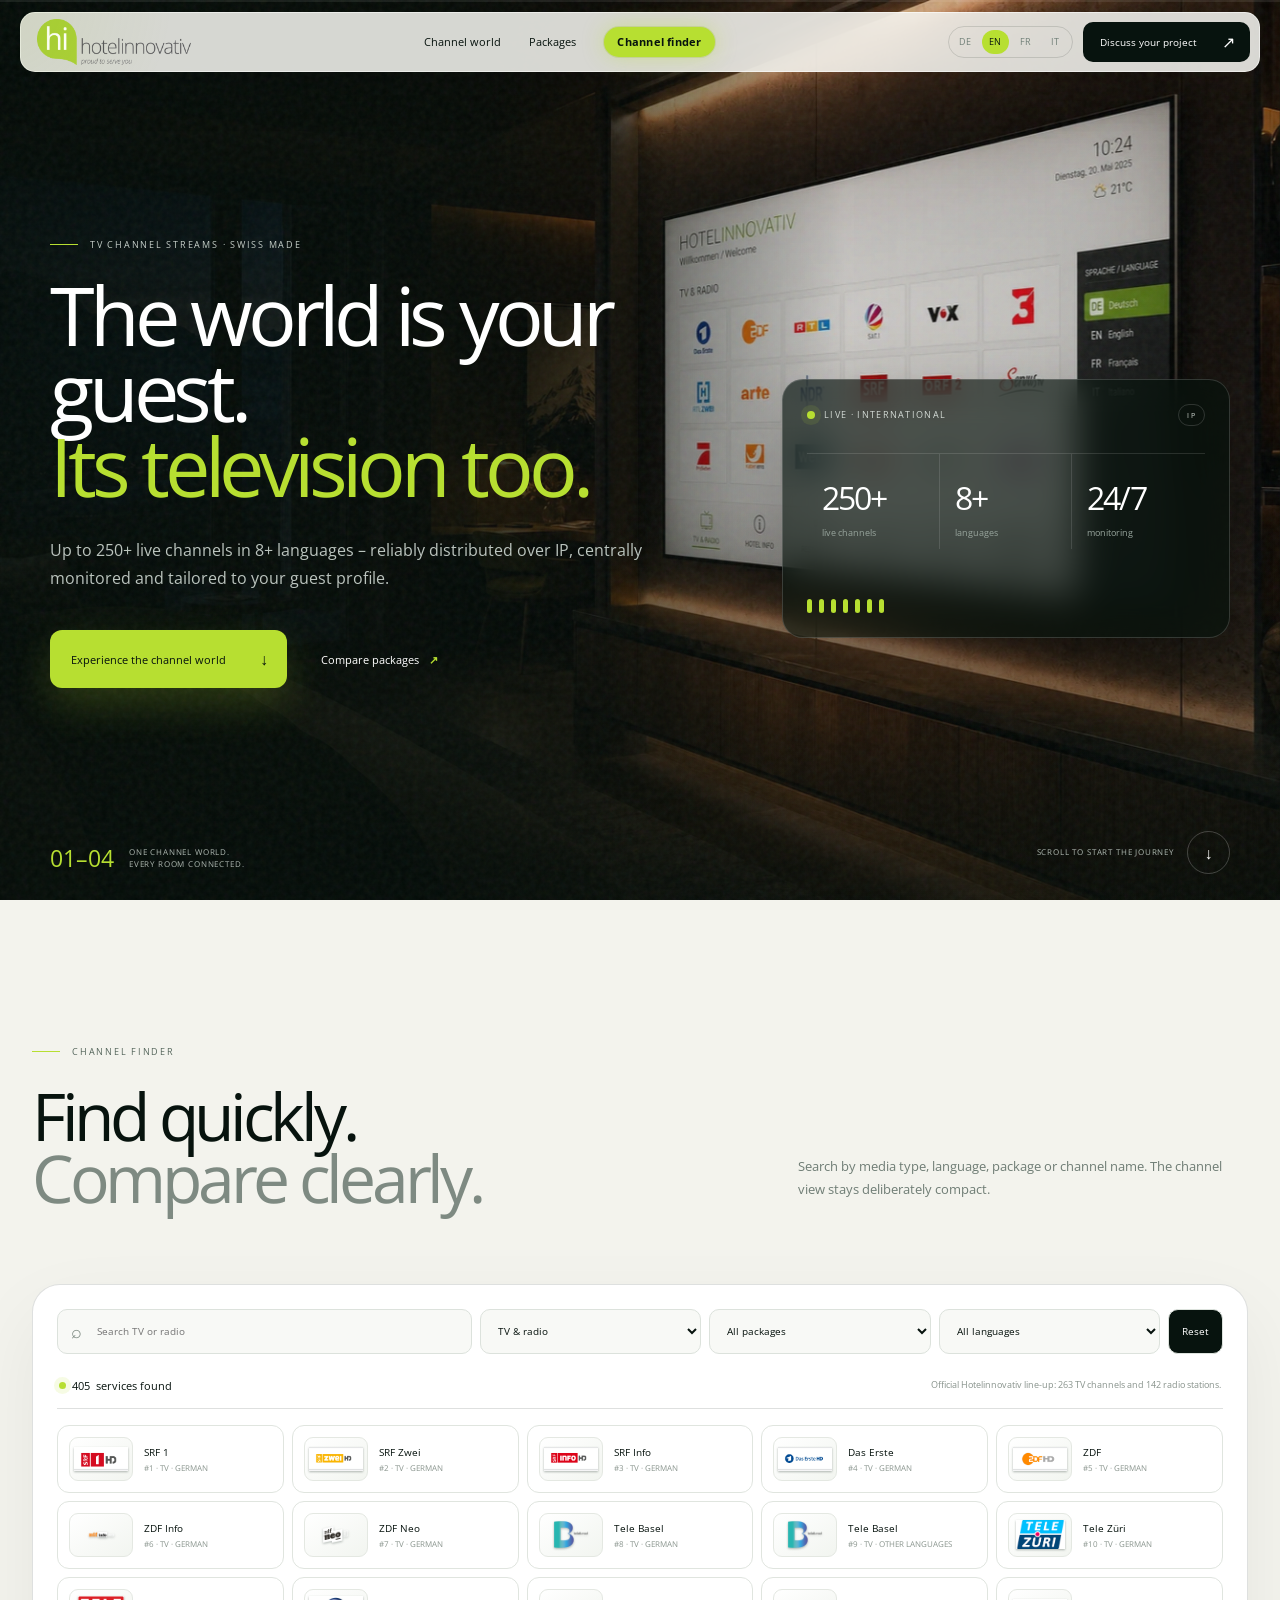
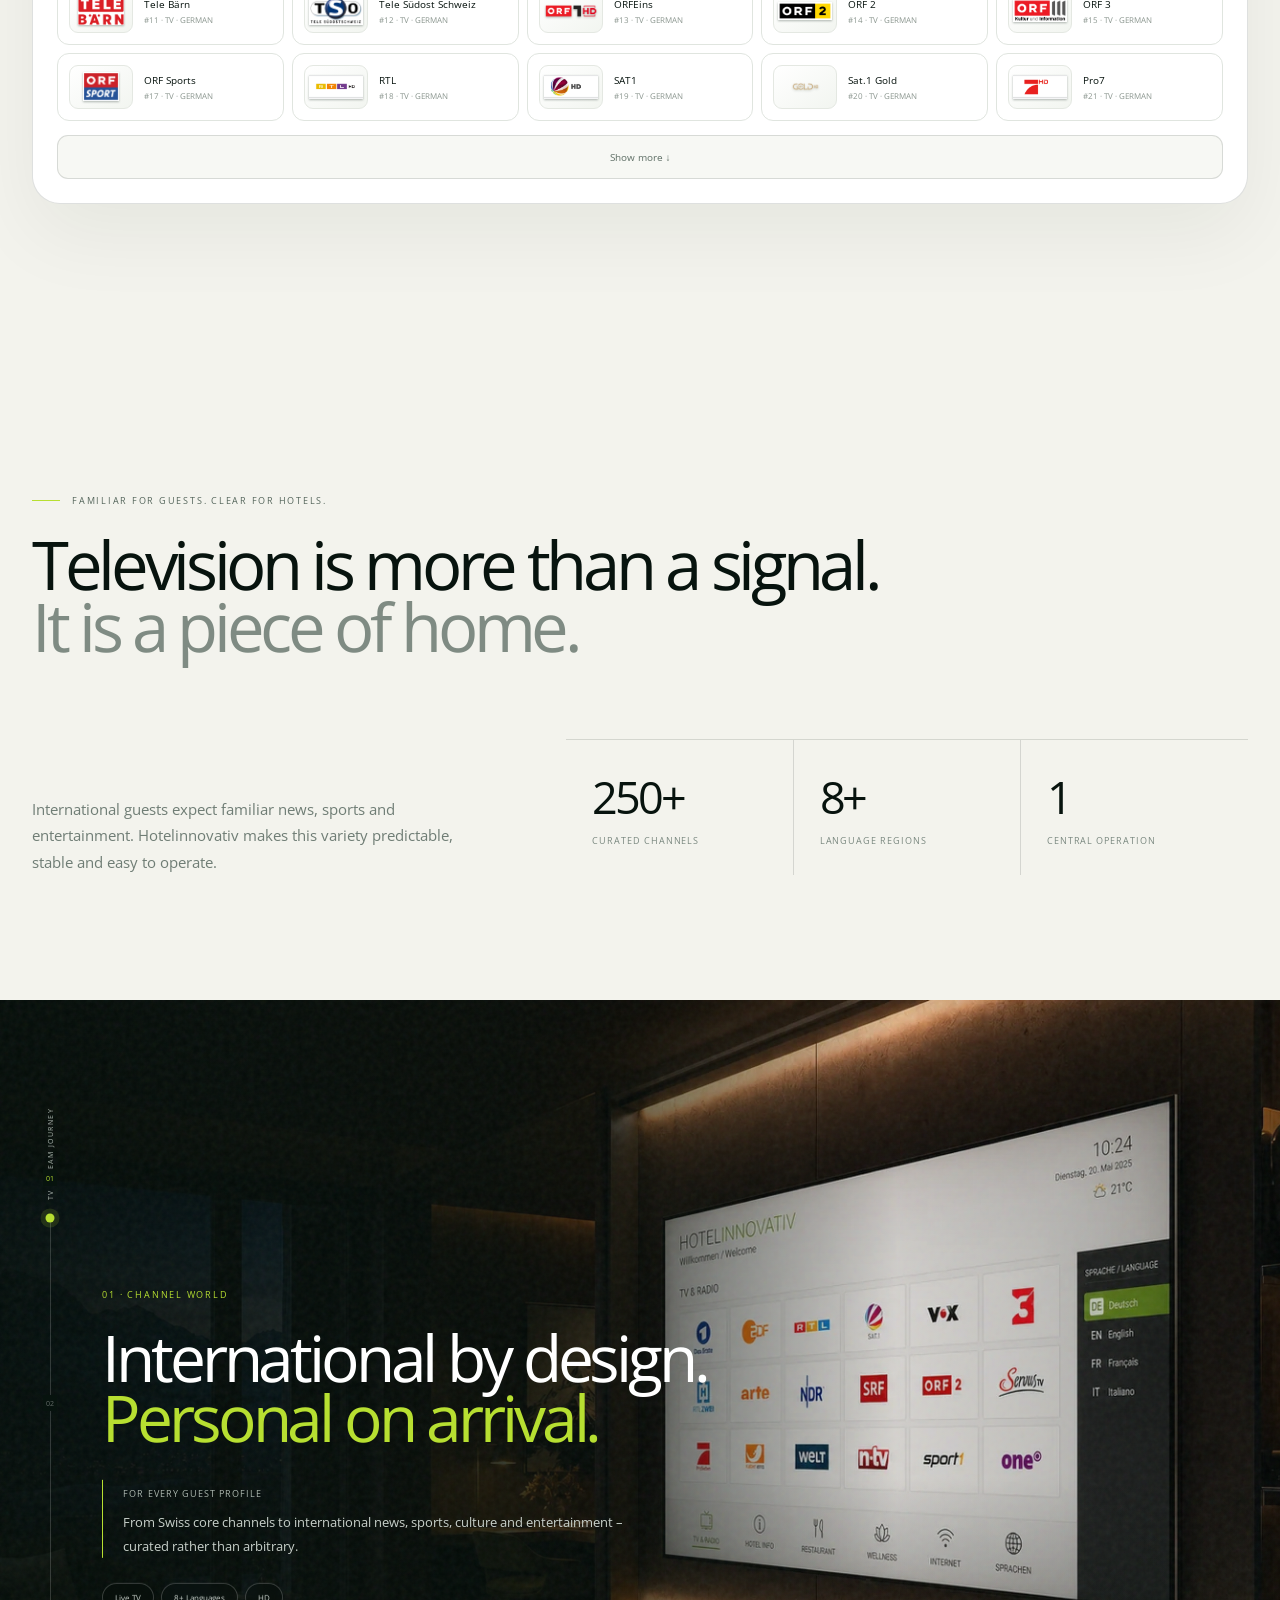
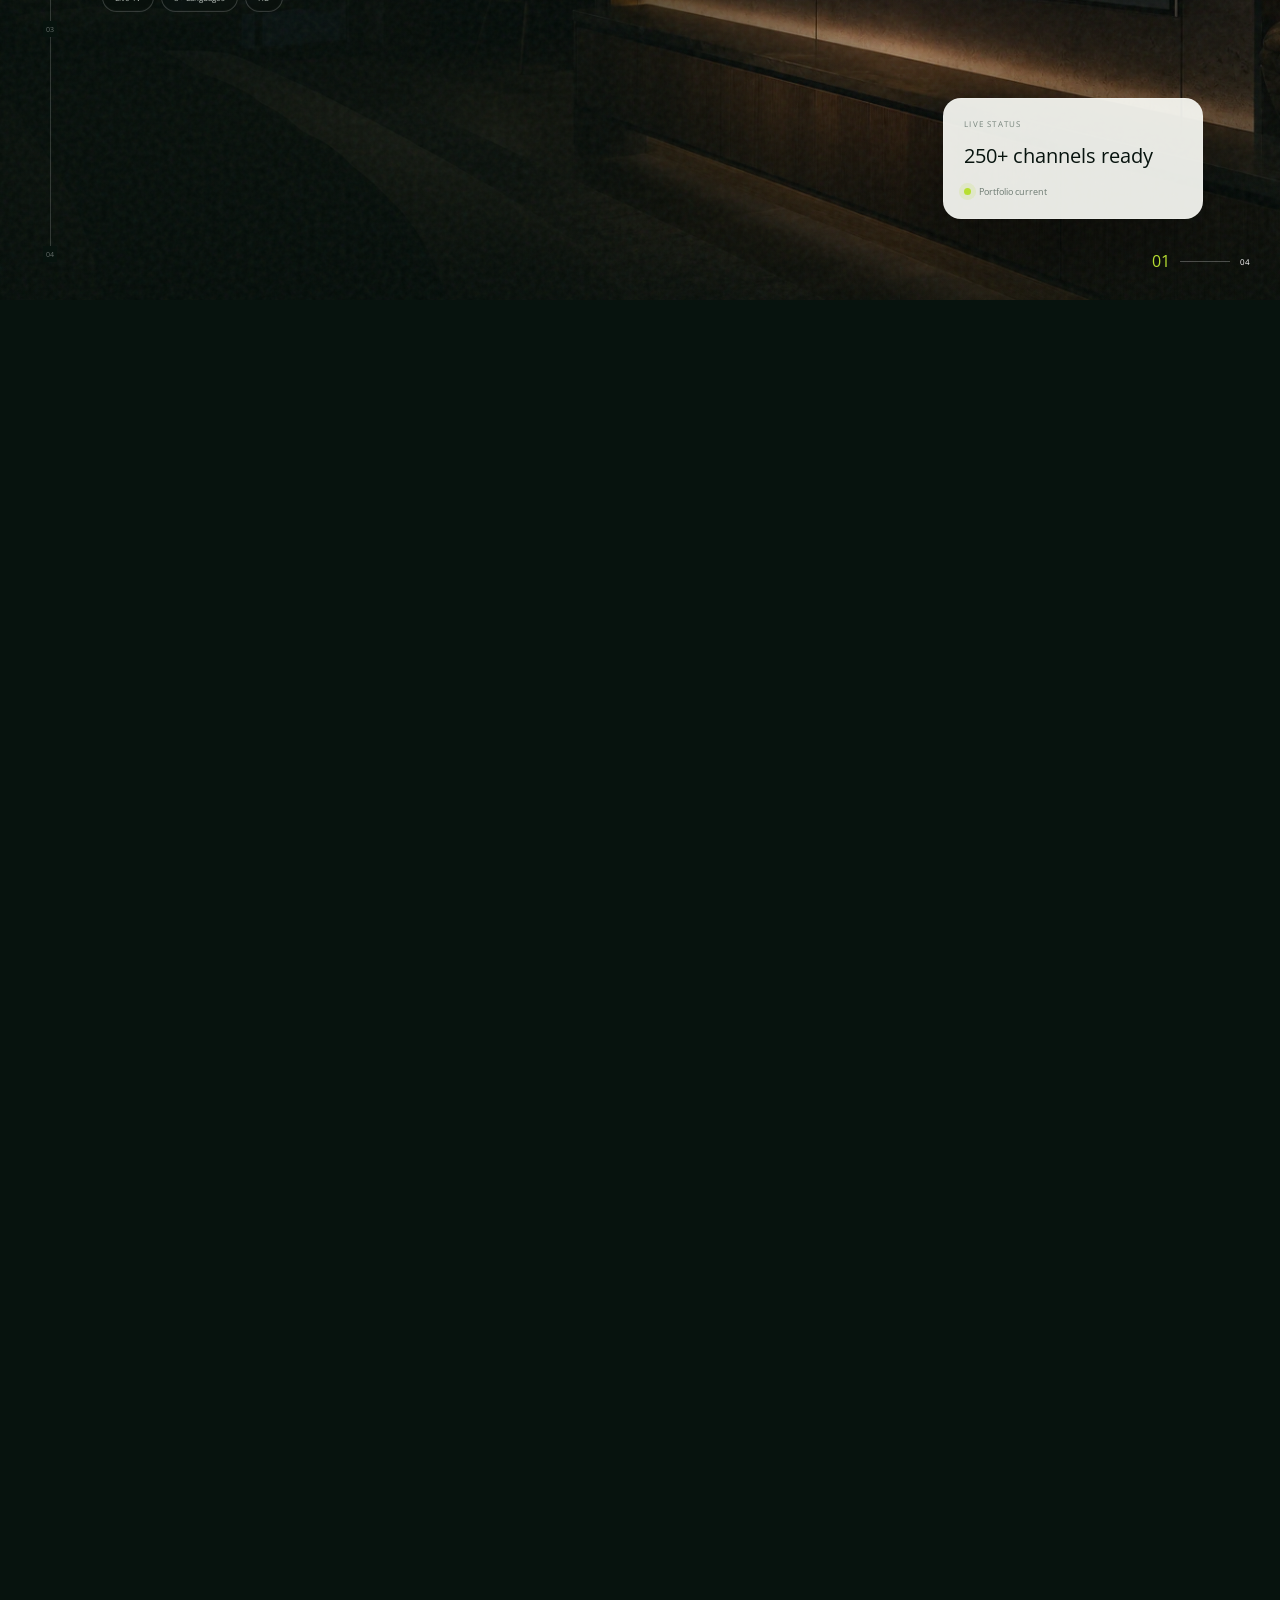
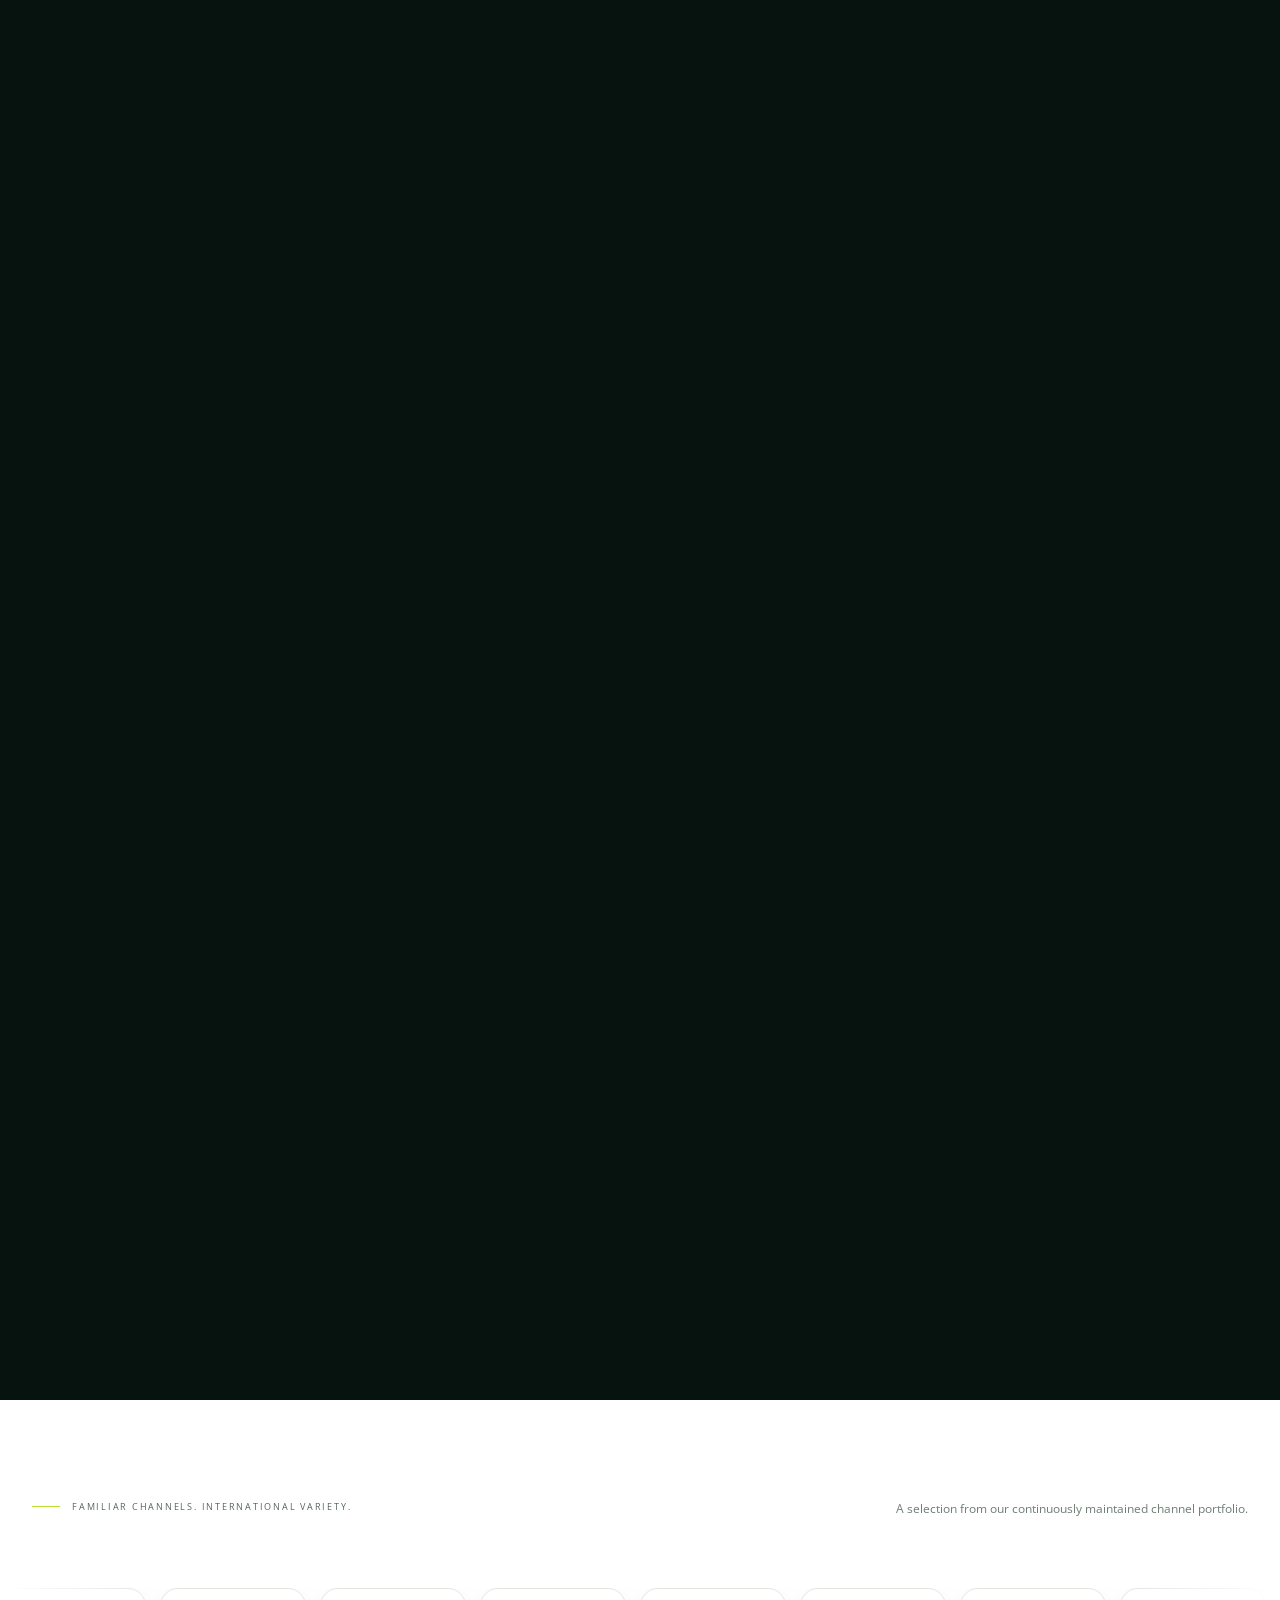
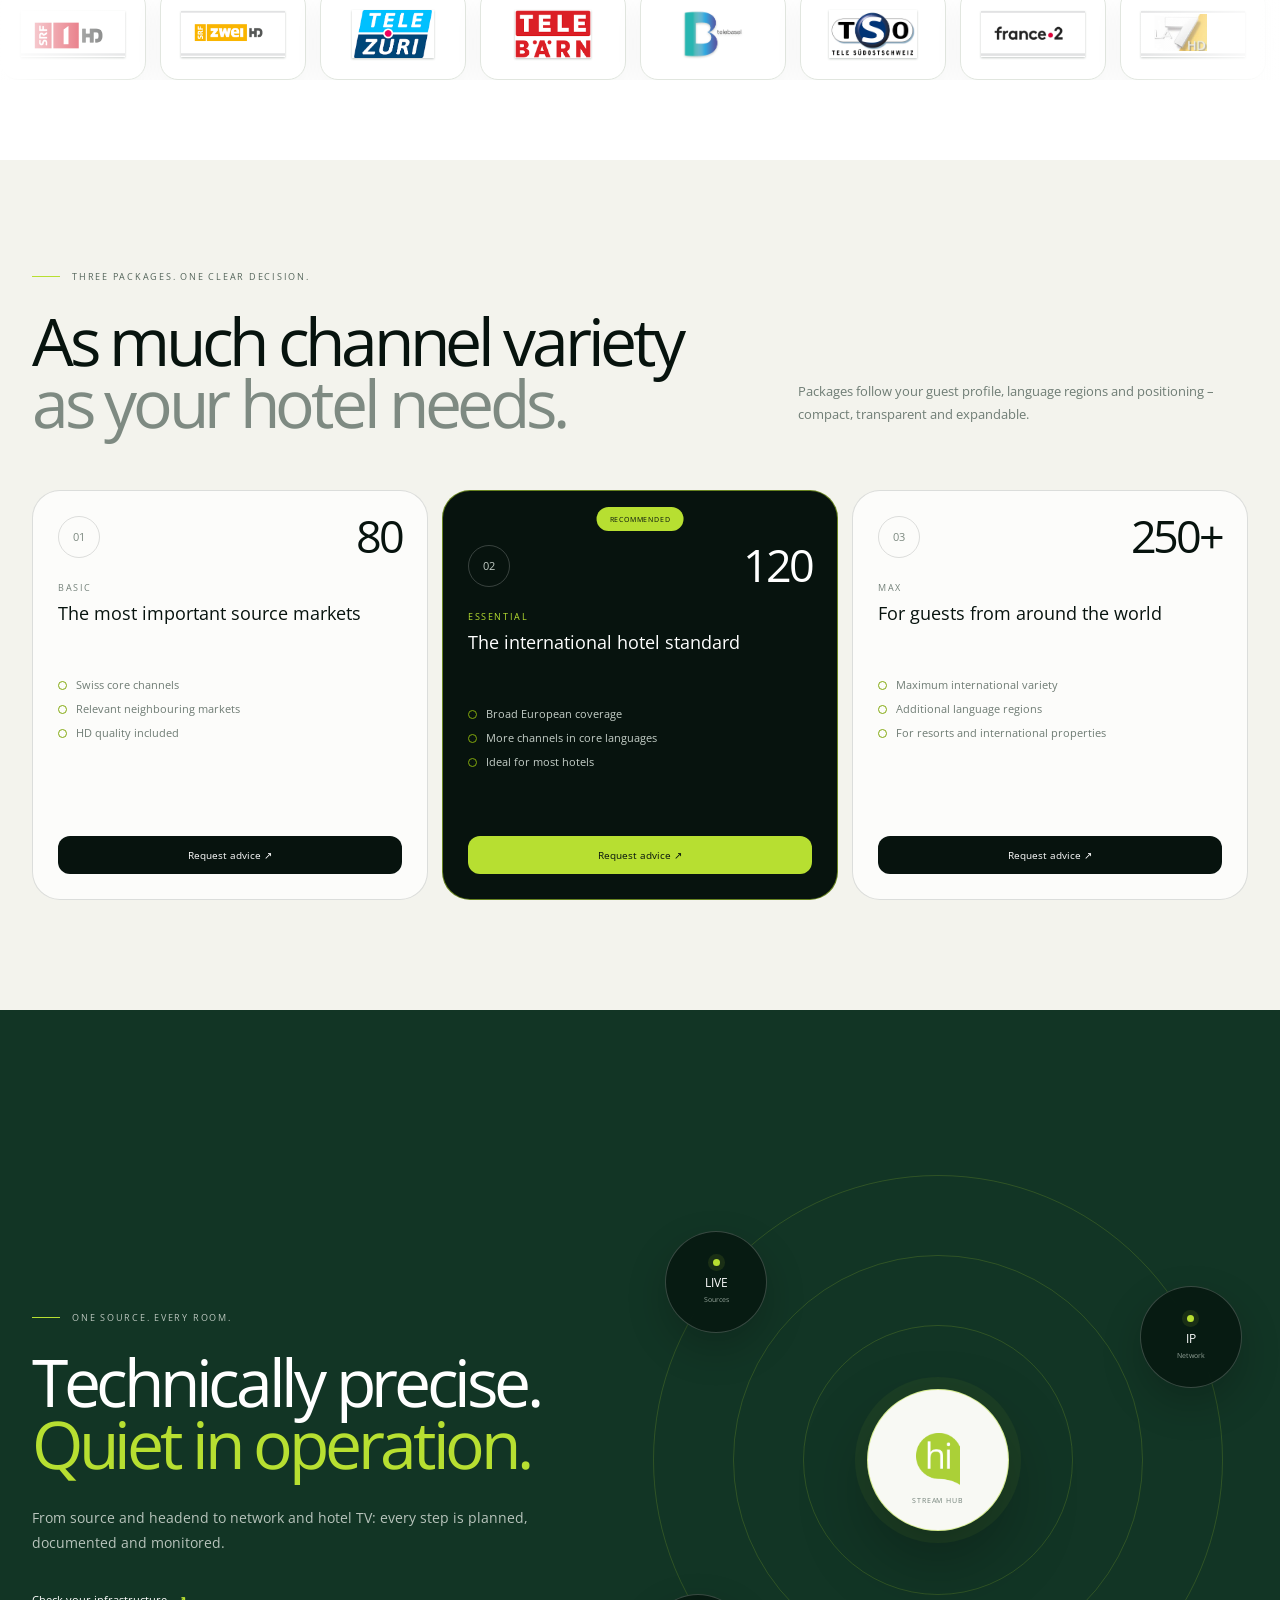
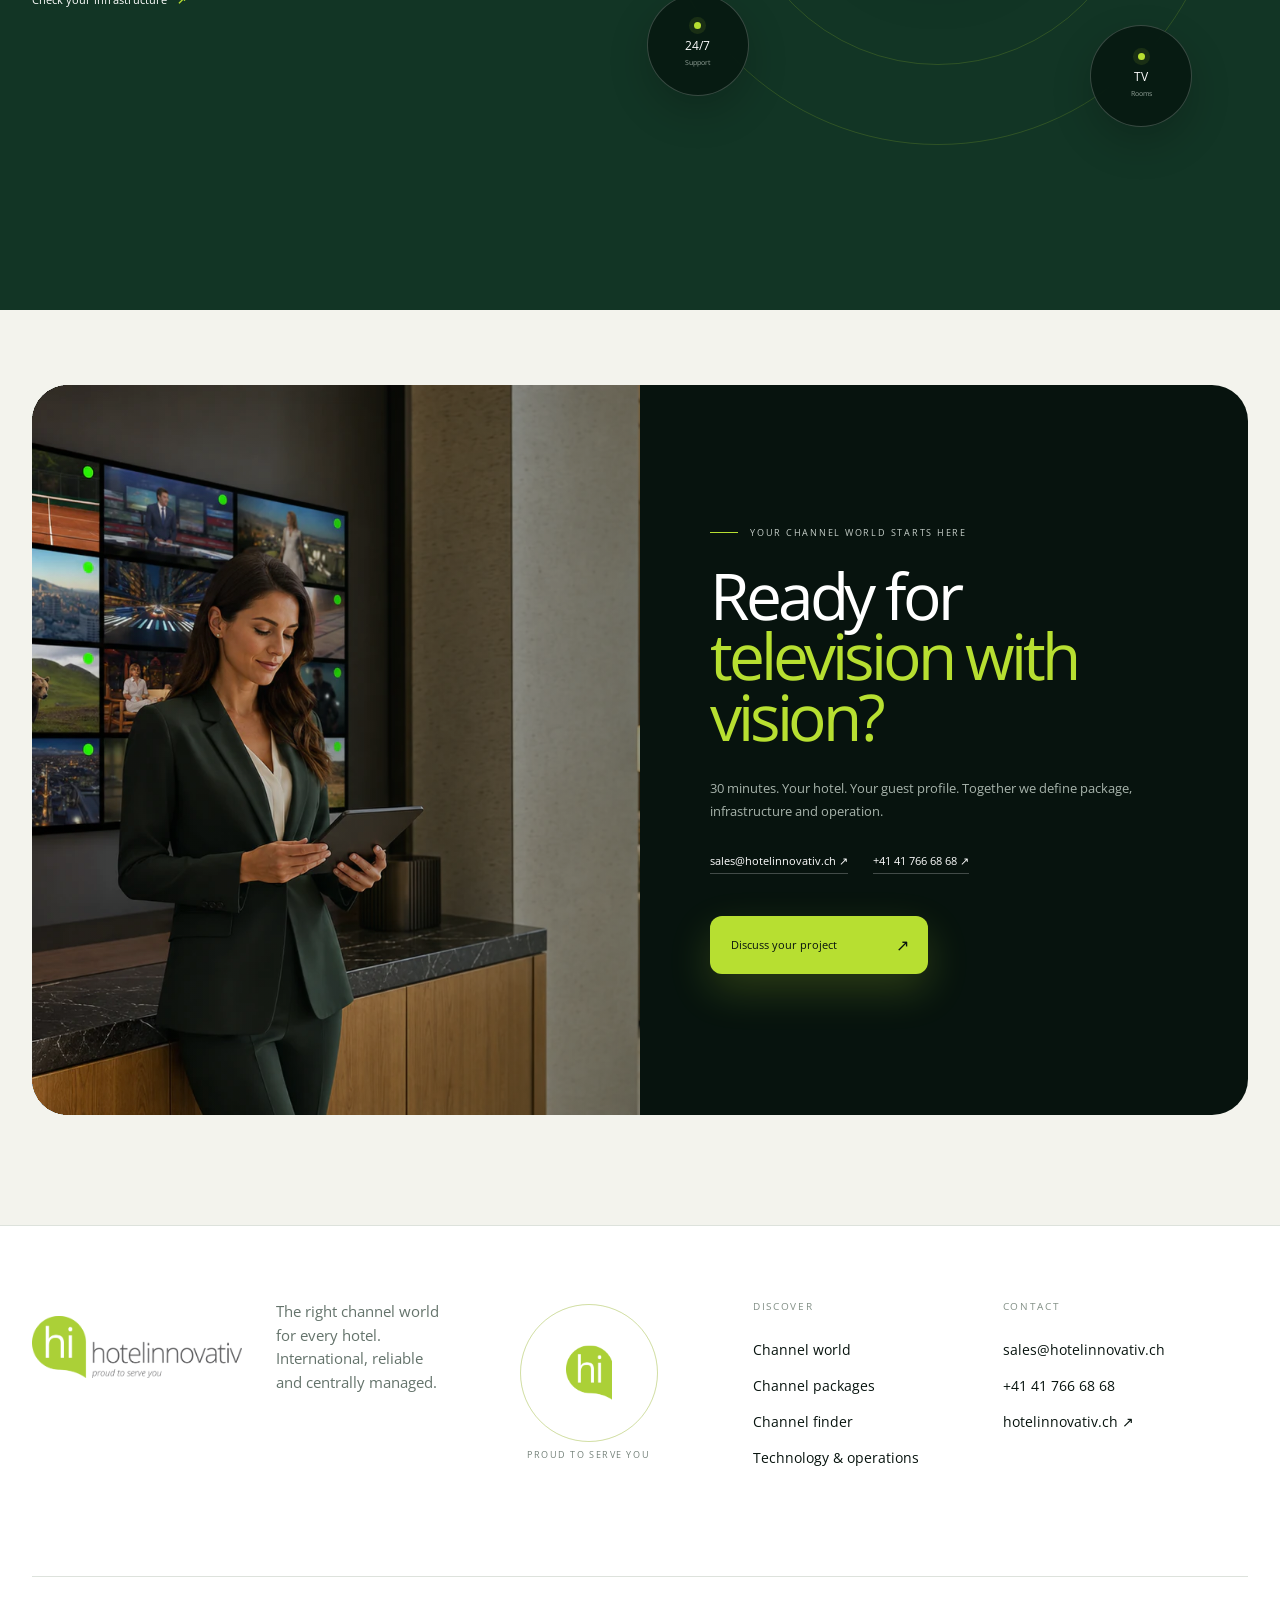
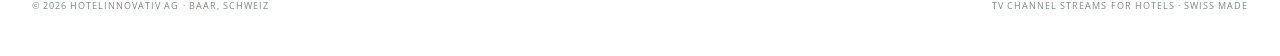
==== commit 463f2477: "Classify ORF OE3 as radio" ====
--- a/en/index.html
+++ b/en/index.html
@@ -13,7 +13,7 @@
   <link rel="preconnect" href="https://fonts.googleapis.com">
   <link rel="preconnect" href="https://fonts.gstatic.com" crossorigin>
   <link href="https://fonts.googleapis.com/css2?family=Open+Sans:wght@400&display=swap" rel="stylesheet">
-  <link rel="stylesheet" href="/assets/streams-premium.css?v=20260825-logos6">
+  <link rel="stylesheet" href="/assets/streams-premium.css?v=20260825-logos7">
 </head>
 <body>
   <div class="page-progress" aria-hidden="true"><i></i></div>
@@ -83,7 +83,7 @@
           <select id="languageFilter" aria-label="Sprache"><option value="" data-i18n="langAll">Alle Sprachen</option></select>
           <button id="resetFilters" type="button" data-i18n="reset">Zurücksetzen</button>
         </div>
-        <div class="finder-summary"><span><i></i><b id="resultCount">0</b> <span id="resultLabel">services found</span></span><small data-i18n="finderHint">Official Hotelinnovativ line-up: 264 TV channels and 141 radio stations.</small></div>
+        <div class="finder-summary"><span><i></i><b id="resultCount">0</b> <span id="resultLabel">services found</span></span><small data-i18n="finderHint">Official Hotelinnovativ line-up: 263 TV channels and 142 radio stations.</small></div>
         <div id="channelGrid" class="channel-grid"></div>
         <button id="showMore" class="show-more" type="button" data-i18n="showMore">Weitere Sender anzeigen ↓</button>
       </div>
@@ -245,7 +245,7 @@
     </div>
   </footer>
 
-  <script src="/assets/channels-data.js?v=20260825-logos6"></script>
-  <script src="/assets/streams-premium.js?v=20260825-logos6"></script>
+  <script src="/assets/channels-data.js?v=20260825-logos7"></script>
+  <script src="/assets/streams-premium.js?v=20260825-logos7"></script>
 </body>
 </html>
